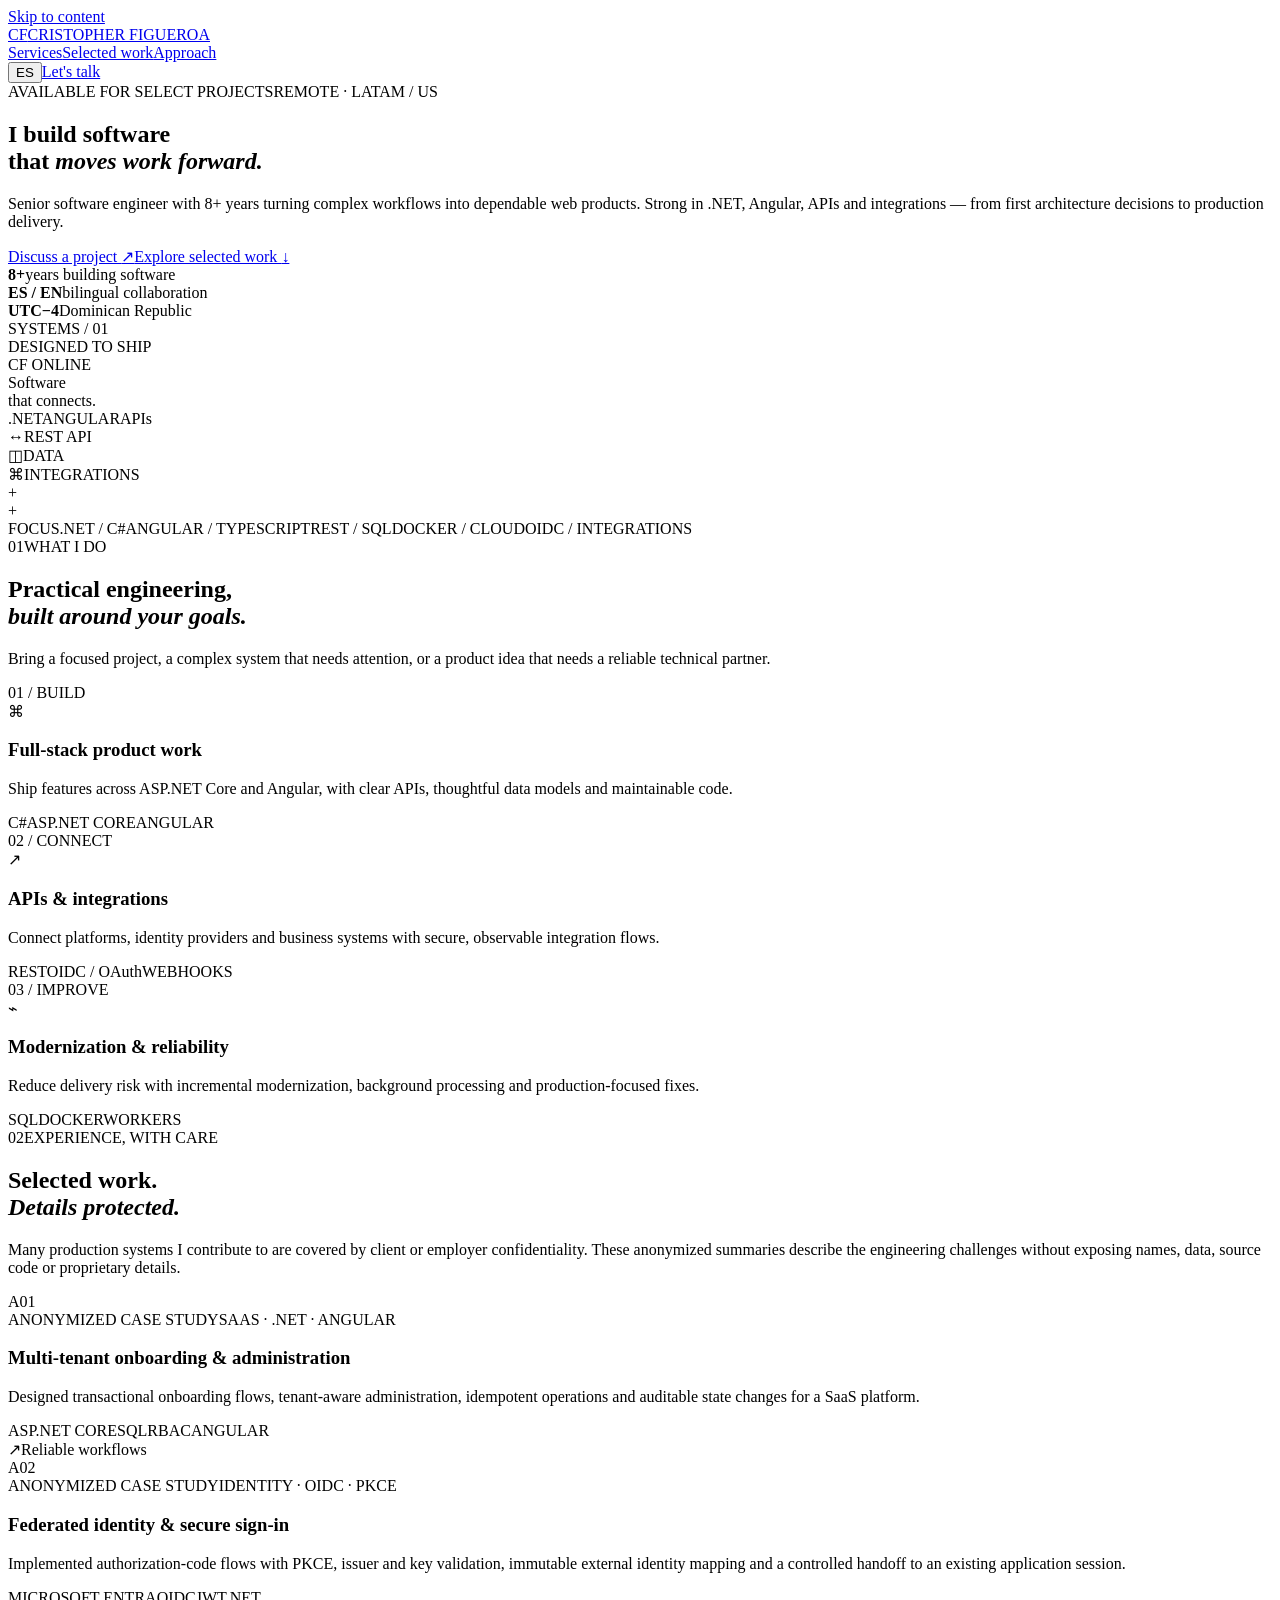
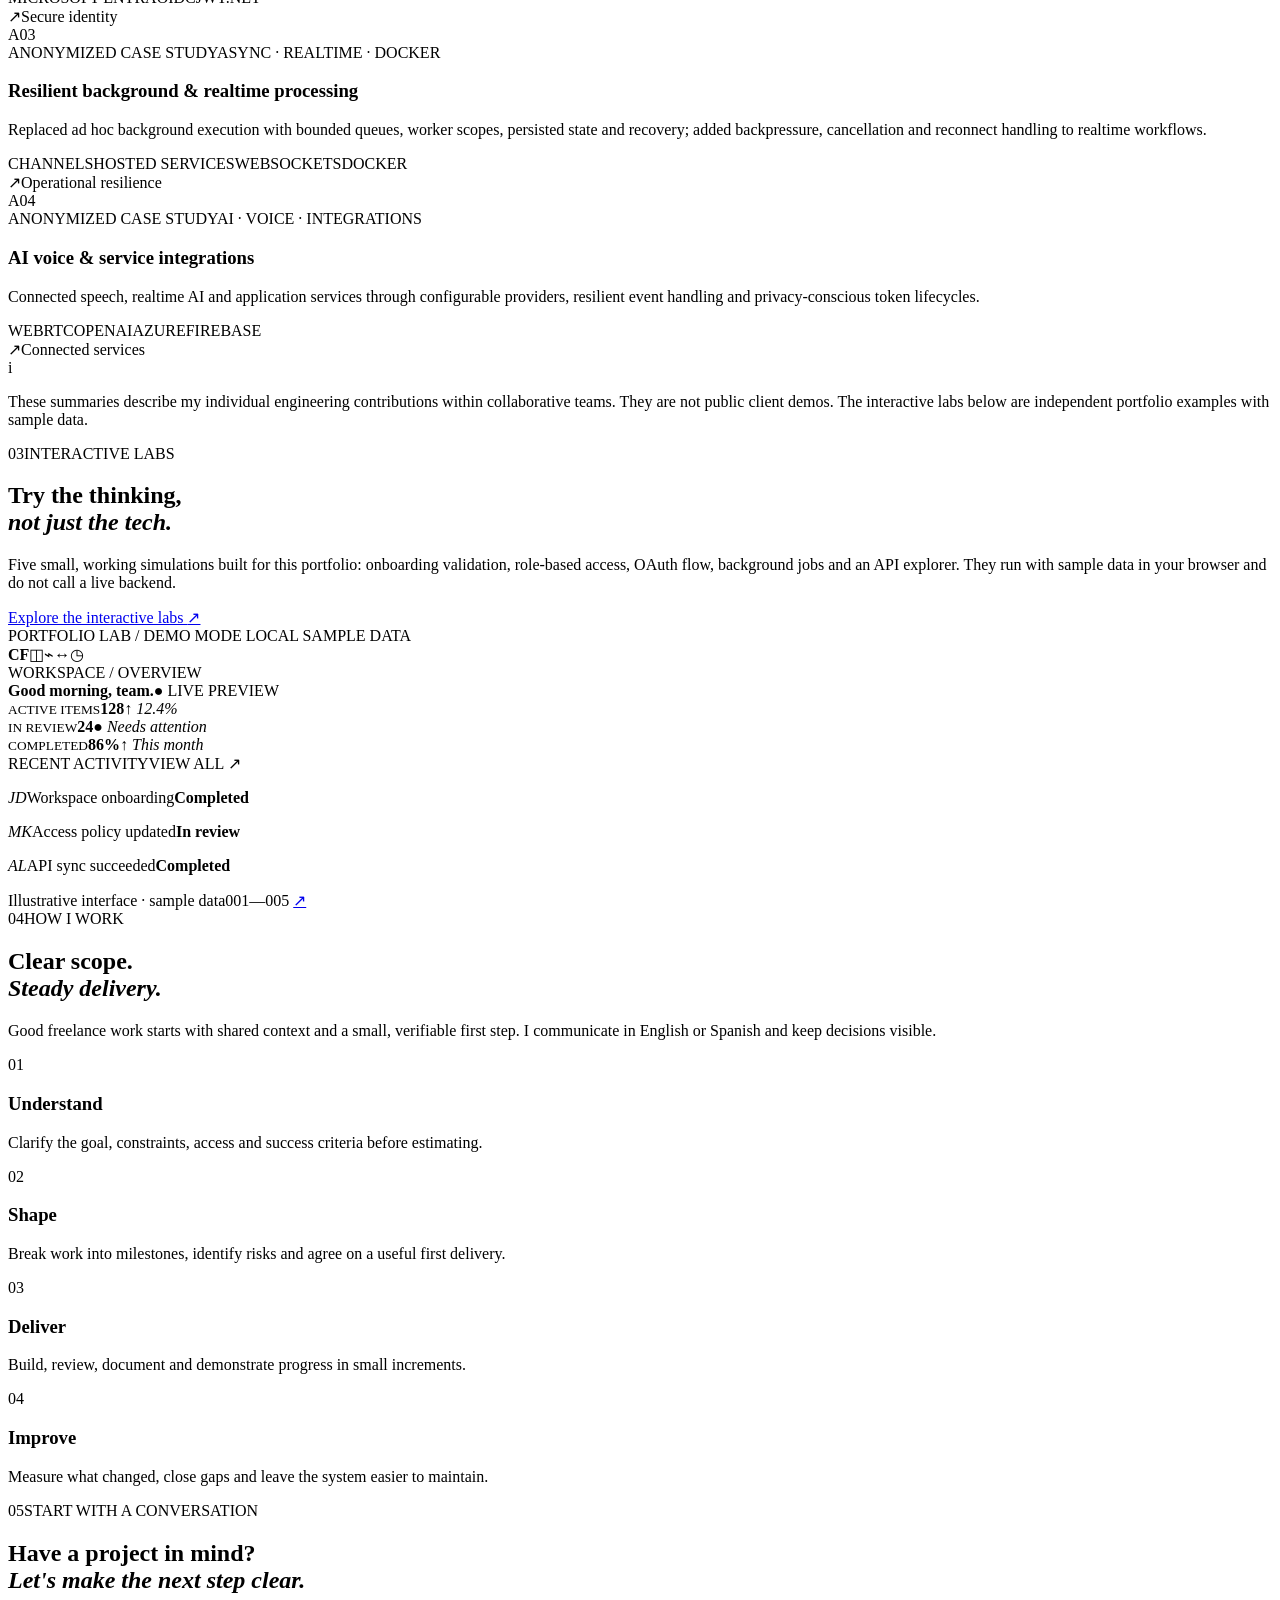
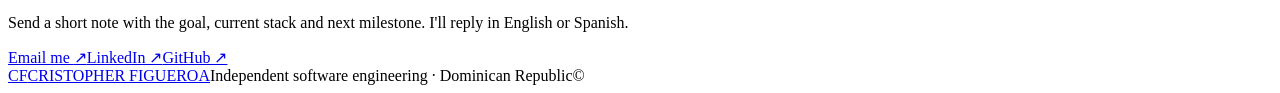
==== index.html @ d4dc15a8 "Add index.html for bilingual portfolio" ====
<!doctype html>
<html lang="en">
<head>
  <meta charset="utf-8">
  <meta name="viewport" content="width=device-width, initial-scale=1">
  <meta name="theme-color" content="#f6f7f8">
  <meta name="description" content="Cristopher Figueroa — software engineer building dependable .NET and Angular products, APIs, integrations and modernizations. Remote from the Dominican Republic; English and Spanish.">
  <meta property="og:type" content="website">
  <meta property="og:title" content="Cristopher Figueroa — Software Engineer">
  <meta property="og:description" content="Practical engineering for APIs, SaaS workflows, integrations and product modernization.">
  <title>Cristopher Figueroa — Software Engineer</title>
  <link rel="icon" href="/favicon.svg" type="image/svg+xml">
  <link rel="preconnect" href="https://fonts.googleapis.com">
  <link rel="preconnect" href="https://fonts.gstatic.com" crossorigin>
  <link href="https://fonts.googleapis.com/css2?family=DM+Mono:wght@400;500&family=Manrope:wght@400;500;600;700;800&display=swap" rel="stylesheet">
  <link rel="stylesheet" href="/styles.css">
  <script defer src="/app.js"></script>
</head>
<body>
  <a class="skip-link" href="#main" data-i18n="skip">Skip to content</a>
  <header class="topbar">
    <a class="wordmark" href="#top" aria-label="Cristopher Figueroa home"><span class="mark">CF</span><span>CRISTOPHER FIGUEROA</span></a>
    <nav class="desktop-nav" aria-label="Primary navigation">
      <a href="#services" data-i18n="navServices">Services</a><a href="#work" data-i18n="navWork">Selected work</a><a href="#approach" data-i18n="navApproach">Approach</a>
    </nav>
    <div class="nav-actions"><button class="lang-toggle" type="button" aria-label="Cambiar idioma a español">ES <span class="toggle-dot"></span></button><a class="button button-small button-dark" href="mailto:cristopherfigueroa.dev@gmail.com?subject=Project%20inquiry" data-i18n="navContact">Let's talk</a></div>
  </header>

  <main id="main">
    <section class="hero section-wrap" id="top">
      <div class="hero-copy">
        <div class="eyebrow"><span class="live-dot"></span><span data-i18n="availability">AVAILABLE FOR SELECT PROJECTS</span><span class="eyebrow-line"></span><span>REMOTE · LATAM / US</span></div>
        <h1 data-i18n-html="headline">I build software<br>that <em>moves work forward.</em></h1>
        <p class="hero-lead" data-i18n="intro">Senior software engineer with 8+ years turning complex workflows into dependable web products. Strong in .NET, Angular, APIs and integrations — from first architecture decisions to production delivery.</p>
        <div class="hero-cta"><a class="button button-dark" href="mailto:cristopherfigueroa.dev@gmail.com?subject=Project%20inquiry" data-i18n="startProject">Discuss a project <span aria-hidden="true">↗</span></a><a class="text-link" href="#work" data-i18n="seeWork">Explore selected work <span aria-hidden="true">↓</span></a></div>
        <div class="hero-facts"><div><strong>8+</strong><span data-i18n="years">years building software</span></div><div><strong>ES / EN</strong><span data-i18n="languages">bilingual collaboration</span></div><div><strong>UTC−4</strong><span data-i18n="timezone">Dominican Republic</span></div></div>
      </div>
      <div class="hero-art" aria-label="Illustration of connected software components" role="img">
        <div class="art-grid"></div><div class="art-label art-label-top">SYSTEMS / 01</div><div class="art-label art-label-bottom">DESIGNED TO SHIP</div>
        <div class="orbit orbit-one"></div><div class="orbit orbit-two"></div><div class="orbit orbit-three"></div>
        <div class="core-card"><div class="core-top"><span class="core-chip">CF</span><span class="core-status"><i></i> ONLINE</span></div><div class="core-title">Software<br>that connects.</div><div class="core-rule"></div><div class="core-stack"><span>.NET</span><span>ANGULAR</span><span>APIs</span></div></div>
        <div class="float-node node-api"><span class="node-icon">↔</span><span>REST API</span></div><div class="float-node node-data"><span class="node-icon">◫</span><span>DATA</span></div><div class="float-node node-cloud"><span class="node-icon">⌘</span><span>INTEGRATIONS</span></div><div class="art-cross cross-a">+</div><div class="art-cross cross-b">+</div>
      </div>
    </section>

    <section class="trust-strip" aria-label="Technology focus"><div class="section-wrap trust-inner"><span class="mono" data-i18n="focus">FOCUS</span><span>.NET / C#</span><span>ANGULAR / TYPESCRIPT</span><span>REST / SQL</span><span>DOCKER / CLOUD</span><span>OIDC / INTEGRATIONS</span></div></section>

    <section class="section-wrap section-block" id="services">
      <div class="section-heading"><div><div class="eyebrow eyebrow-dark"><span>01</span><span data-i18n="servicesEyebrow">WHAT I DO</span></div><h2 data-i18n-html="servicesTitle">Practical engineering,<br><em>built around your goals.</em></h2></div><p data-i18n="servicesLead">Bring a focused project, a complex system that needs attention, or a product idea that needs a reliable technical partner.</p></div>
      <div class="service-grid">
        <article class="service-card"><div class="service-number">01 / BUILD</div><div class="service-icon">⌘</div><h3 data-i18n="service1Title">Full-stack product work</h3><p data-i18n="service1Body">Ship features across ASP.NET Core and Angular, with clear APIs, thoughtful data models and maintainable code.</p><div class="tag-row"><span>C#</span><span>ASP.NET CORE</span><span>ANGULAR</span></div></article>
        <article class="service-card"><div class="service-number">02 / CONNECT</div><div class="service-icon">↗</div><h3 data-i18n="service2Title">APIs & integrations</h3><p data-i18n="service2Body">Connect platforms, identity providers and business systems with secure, observable integration flows.</p><div class="tag-row"><span>REST</span><span>OIDC / OAuth</span><span>WEBHOOKS</span></div></article>
        <article class="service-card"><div class="service-number">03 / IMPROVE</div><div class="service-icon">⌁</div><h3 data-i18n="service3Title">Modernization & reliability</h3><p data-i18n="service3Body">Reduce delivery risk with incremental modernization, background processing and production-focused fixes.</p><div class="tag-row"><span>SQL</span><span>DOCKER</span><span>WORKERS</span></div></article>
      </div>
    </section>

    <section class="work-section" id="work"><div class="section-wrap section-block">
      <div class="section-heading"><div><div class="eyebrow eyebrow-dark"><span>02</span><span data-i18n="workEyebrow">EXPERIENCE, WITH CARE</span></div><h2 data-i18n-html="workTitle">Selected work.<br><em>Details protected.</em></h2></div><p data-i18n="workLead">Many production systems I contribute to are covered by client or employer confidentiality. These anonymized summaries describe the engineering challenges without exposing names, data, source code or proprietary details.</p></div>
      <div class="work-list">
        <article class="work-card"><div class="work-index">A<span>01</span></div><div class="work-main"><div class="work-meta"><span class="work-type" data-i18n="caseStudy">ANONYMIZED CASE STUDY</span><span>SAAS · .NET · ANGULAR</span></div><h3 data-i18n="work1Title">Multi-tenant onboarding & administration</h3><p data-i18n="work1Body">Designed transactional onboarding flows, tenant-aware administration, idempotent operations and auditable state changes for a SaaS platform.</p><div class="tag-row"><span>ASP.NET CORE</span><span>SQL</span><span>RBAC</span><span>ANGULAR</span></div></div><div class="work-outcome"><span class="outcome-mark">↗</span><span data-i18n="outcomeWorkflow">Reliable workflows</span></div></article>
        <article class="work-card"><div class="work-index">A<span>02</span></div><div class="work-main"><div class="work-meta"><span class="work-type" data-i18n="caseStudy">ANONYMIZED CASE STUDY</span><span>IDENTITY · OIDC · PKCE</span></div><h3 data-i18n="work2Title">Federated identity & secure sign-in</h3><p data-i18n="work2Body">Implemented authorization-code flows with PKCE, issuer and key validation, immutable external identity mapping and a controlled handoff to an existing application session.</p><div class="tag-row"><span>MICROSOFT ENTRA</span><span>OIDC</span><span>JWT</span><span>.NET</span></div></div><div class="work-outcome"><span class="outcome-mark">↗</span><span data-i18n="outcomeIdentity">Secure identity</span></div></article>
        <article class="work-card"><div class="work-index">A<span>03</span></div><div class="work-main"><div class="work-meta"><span class="work-type" data-i18n="caseStudy">ANONYMIZED CASE STUDY</span><span>ASYNC · REALTIME · DOCKER</span></div><h3 data-i18n="work3Title">Resilient background & realtime processing</h3><p data-i18n="work3Body">Replaced ad hoc background execution with bounded queues, worker scopes, persisted state and recovery; added backpressure, cancellation and reconnect handling to realtime workflows.</p><div class="tag-row"><span>CHANNELS</span><span>HOSTED SERVICES</span><span>WEBSOCKETS</span><span>DOCKER</span></div></div><div class="work-outcome"><span class="outcome-mark">↗</span><span data-i18n="outcomeReliability">Operational resilience</span></div></article>
        <article class="work-card"><div class="work-index">A<span>04</span></div><div class="work-main"><div class="work-meta"><span class="work-type" data-i18n="caseStudy">ANONYMIZED CASE STUDY</span><span>AI · VOICE · INTEGRATIONS</span></div><h3 data-i18n="work4Title">AI voice & service integrations</h3><p data-i18n="work4Body">Connected speech, realtime AI and application services through configurable providers, resilient event handling and privacy-conscious token lifecycles.</p><div class="tag-row"><span>WEBRTC</span><span>OPENAI</span><span>AZURE</span><span>FIREBASE</span></div></div><div class="work-outcome"><span class="outcome-mark">↗</span><span data-i18n="outcomeIntegration">Connected services</span></div></article>
      </div>
      <div class="portfolio-note"><span class="note-icon">i</span><p data-i18n="portfolioNote">These summaries describe my individual engineering contributions within collaborative teams. They are not public client demos. The interactive labs below are independent portfolio examples with sample data.</p></div>
    </div></section>

    <section class="section-wrap section-block lab-callout" id="demos"><div class="lab-panel"><div class="lab-left"><div class="eyebrow"><span>03</span><span data-i18n="labsEyebrow">INTERACTIVE LABS</span></div><h2 data-i18n-html="labsTitle">Try the thinking,<br><em>not just the tech.</em></h2><p data-i18n="labsBody">Five small, working simulations built for this portfolio: onboarding validation, role-based access, OAuth flow, background jobs and an API explorer. They run with sample data in your browser and do not call a live backend.</p><a class="button button-light" href="/demos.html" data-i18n="exploreLabs">Explore the interactive labs <span aria-hidden="true">↗</span></a></div><div class="lab-right"><div class="lab-preview-bar"><span>PORTFOLIO LAB / DEMO MODE</span><span><i></i> LOCAL SAMPLE DATA</span></div><div class="lab-preview"><div class="preview-sidebar"><b>CF</b><span class="active">◫</span><span>⌁</span><span>↔</span><span>◷</span></div><div class="preview-content"><div class="preview-crumb">WORKSPACE / OVERVIEW</div><div class="preview-head"><strong>Good morning, team.</strong><span>● LIVE PREVIEW</span></div><div class="preview-stats"><div><small>ACTIVE ITEMS</small><b>128</b><i>↑ 12.4%</i></div><div><small>IN REVIEW</small><b>24</b><i class="orange">● Needs attention</i></div><div><small>COMPLETED</small><b>86%</b><i>↑ This month</i></div></div><div class="preview-table"><div><span>RECENT ACTIVITY</span><span>VIEW ALL ↗</span></div><p><i class="avatar a1">JD</i><span>Workspace onboarding</span><b>Completed</b></p><p><i class="avatar a2">MK</i><span>Access policy updated</span><b class="pending">In review</b></p><p><i class="avatar a3">AL</i><span>API sync succeeded</span><b>Completed</b></p></div></div></div><div class="preview-caption"><span data-i18n="illustrativeUI">Illustrative interface · sample data</span><span>001—005 <a href="/demos.html" aria-label="Open interactive demos">↗</a></span></div></div></div></section>

    <section class="approach-section" id="approach"><div class="section-wrap section-block"><div class="section-heading"><div><div class="eyebrow eyebrow-dark"><span>04</span><span data-i18n="approachEyebrow">HOW I WORK</span></div><h2 data-i18n-html="approachTitle">Clear scope.<br><em>Steady delivery.</em></h2></div><p data-i18n="approachLead">Good freelance work starts with shared context and a small, verifiable first step. I communicate in English or Spanish and keep decisions visible.</p></div><div class="steps"><article><span>01</span><h3 data-i18n="step1Title">Understand</h3><p data-i18n="step1Body">Clarify the goal, constraints, access and success criteria before estimating.</p></article><article><span>02</span><h3 data-i18n="step2Title">Shape</h3><p data-i18n="step2Body">Break work into milestones, identify risks and agree on a useful first delivery.</p></article><article><span>03</span><h3 data-i18n="step3Title">Deliver</h3><p data-i18n="step3Body">Build, review, document and demonstrate progress in small increments.</p></article><article><span>04</span><h3 data-i18n="step4Title">Improve</h3><p data-i18n="step4Body">Measure what changed, close gaps and leave the system easier to maintain.</p></article></div></div></section>

    <section class="contact-section"><div class="section-wrap contact-wrap"><div class="eyebrow"><span>05</span><span data-i18n="contactEyebrow">START WITH A CONVERSATION</span></div><h2 data-i18n-html="contactTitle">Have a project in mind?<br><em>Let's make the next step clear.</em></h2><p data-i18n="contactBody">Send a short note with the goal, current stack and next milestone. I'll reply in English or Spanish.</p><div class="contact-actions"><a class="button button-light" href="mailto:cristopherfigueroa.dev@gmail.com?subject=Project%20inquiry" data-i18n="emailMe">Email me <span aria-hidden="true">↗</span></a><a class="contact-alt" href="https://www.linkedin.com/in/crisfigueroa/" target="_blank" rel="noopener noreferrer">LinkedIn ↗</a><a class="contact-alt" href="https://github.com/CrisDaniel25" target="_blank" rel="noopener noreferrer">GitHub ↗</a></div></div></section>
  </main>
  <footer class="footer"><div class="section-wrap footer-inner"><a class="wordmark" href="#top"><span class="mark">CF</span><span>CRISTOPHER FIGUEROA</span></a><span data-i18n="footer">Independent software engineering · Dominican Republic</span><span>© <span id="year"></span></span></div></footer>
</body>
</html>
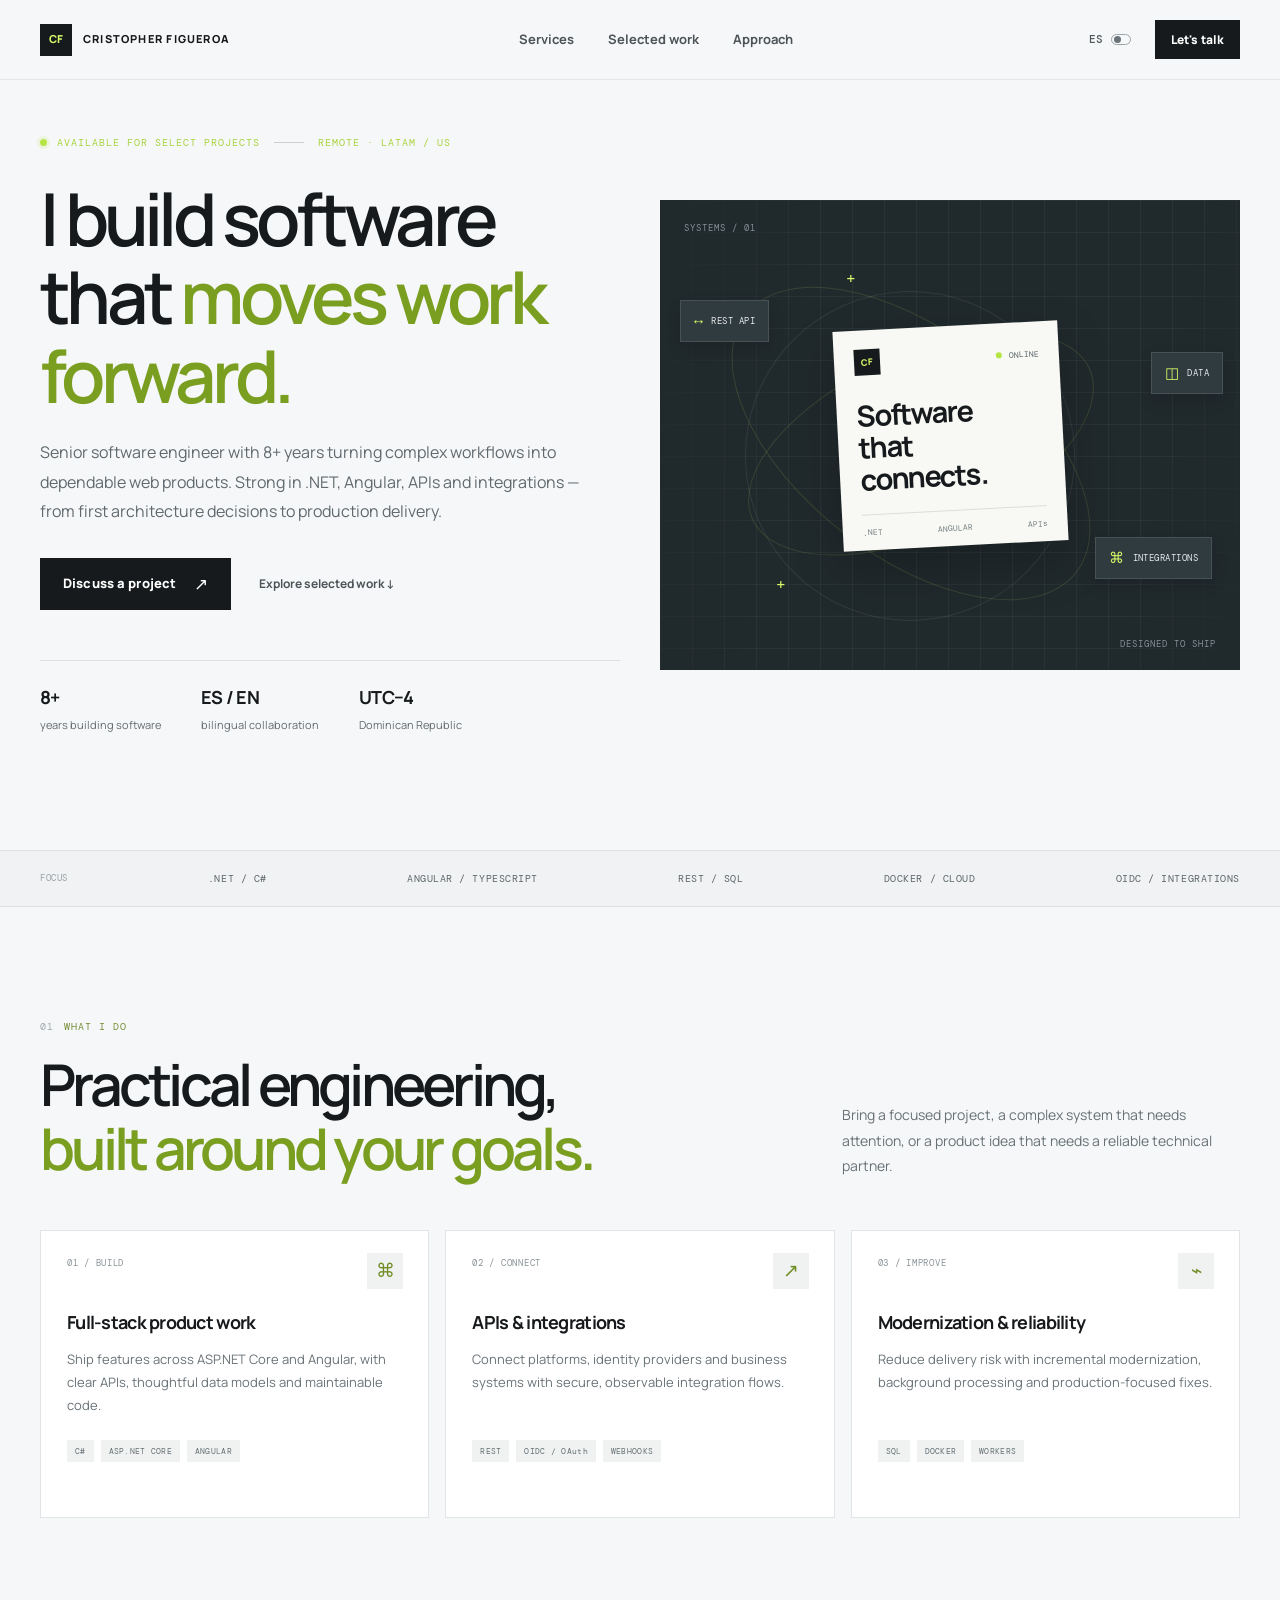
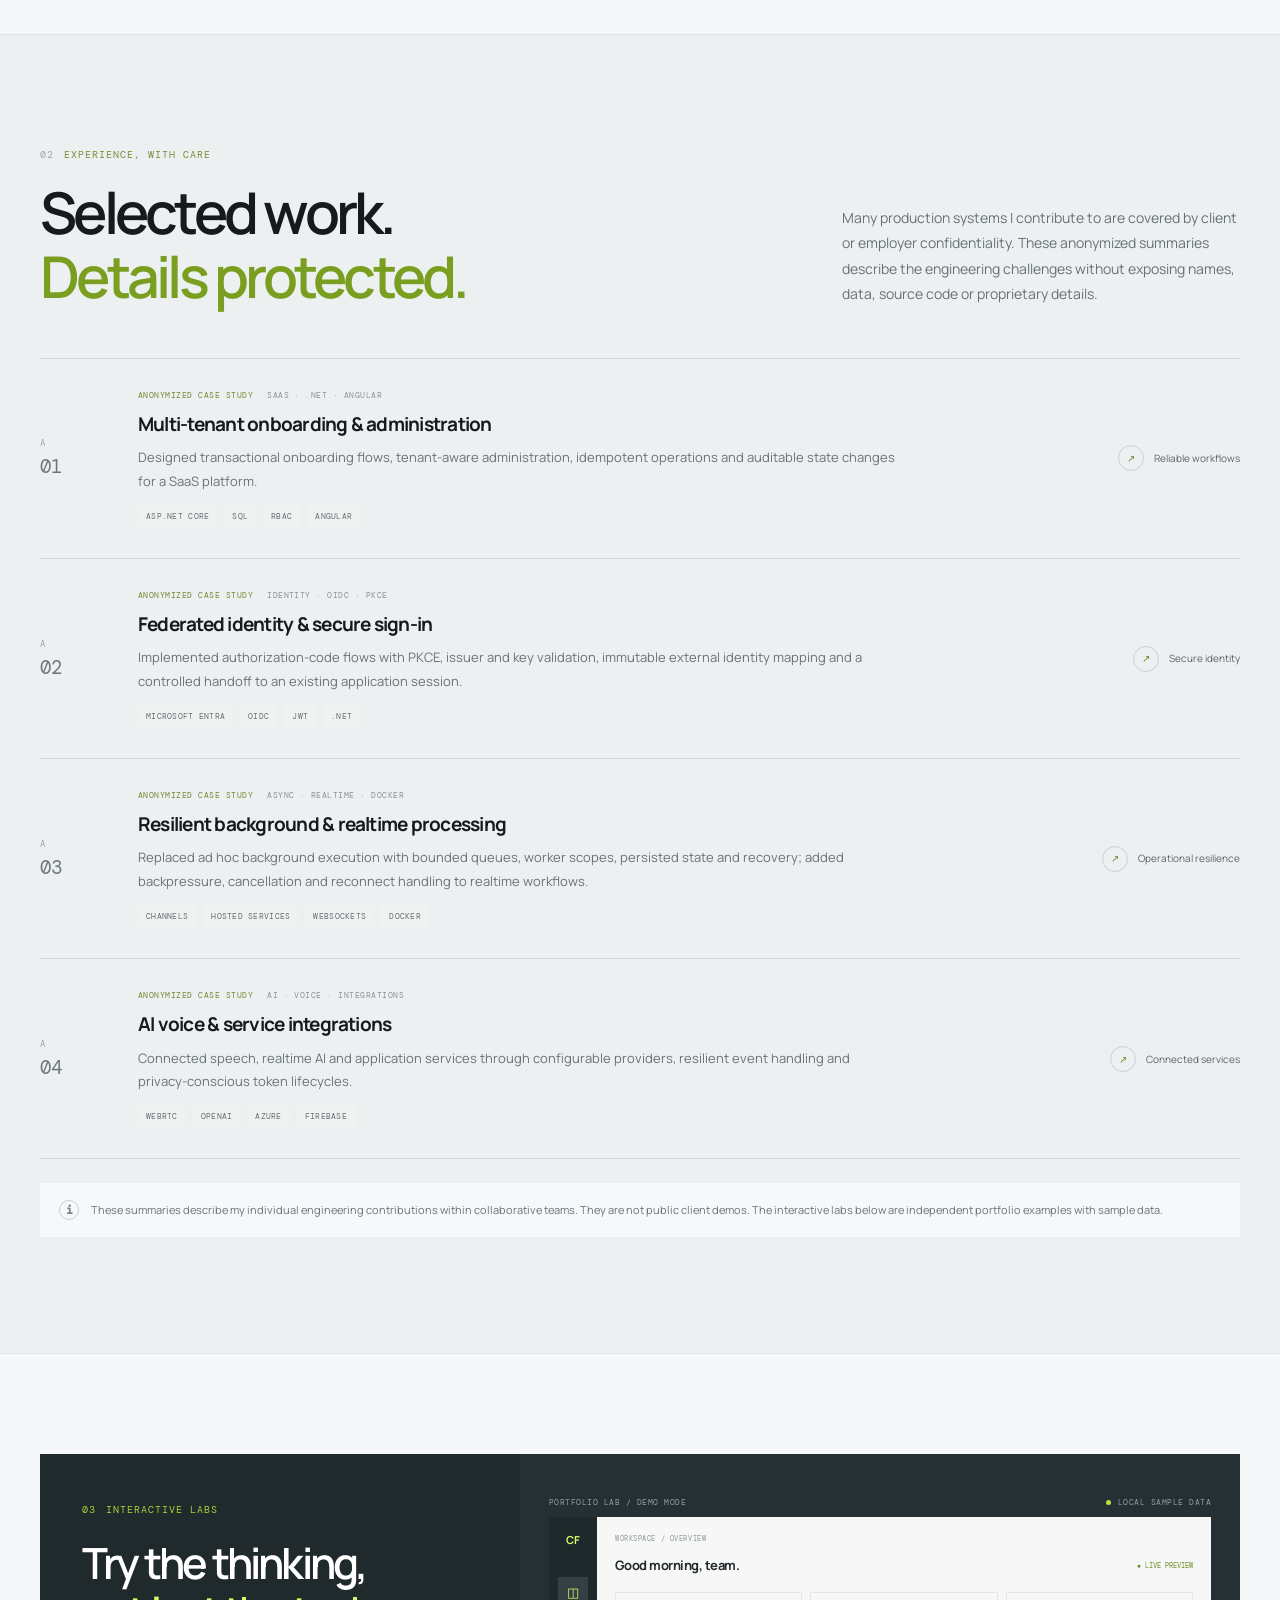
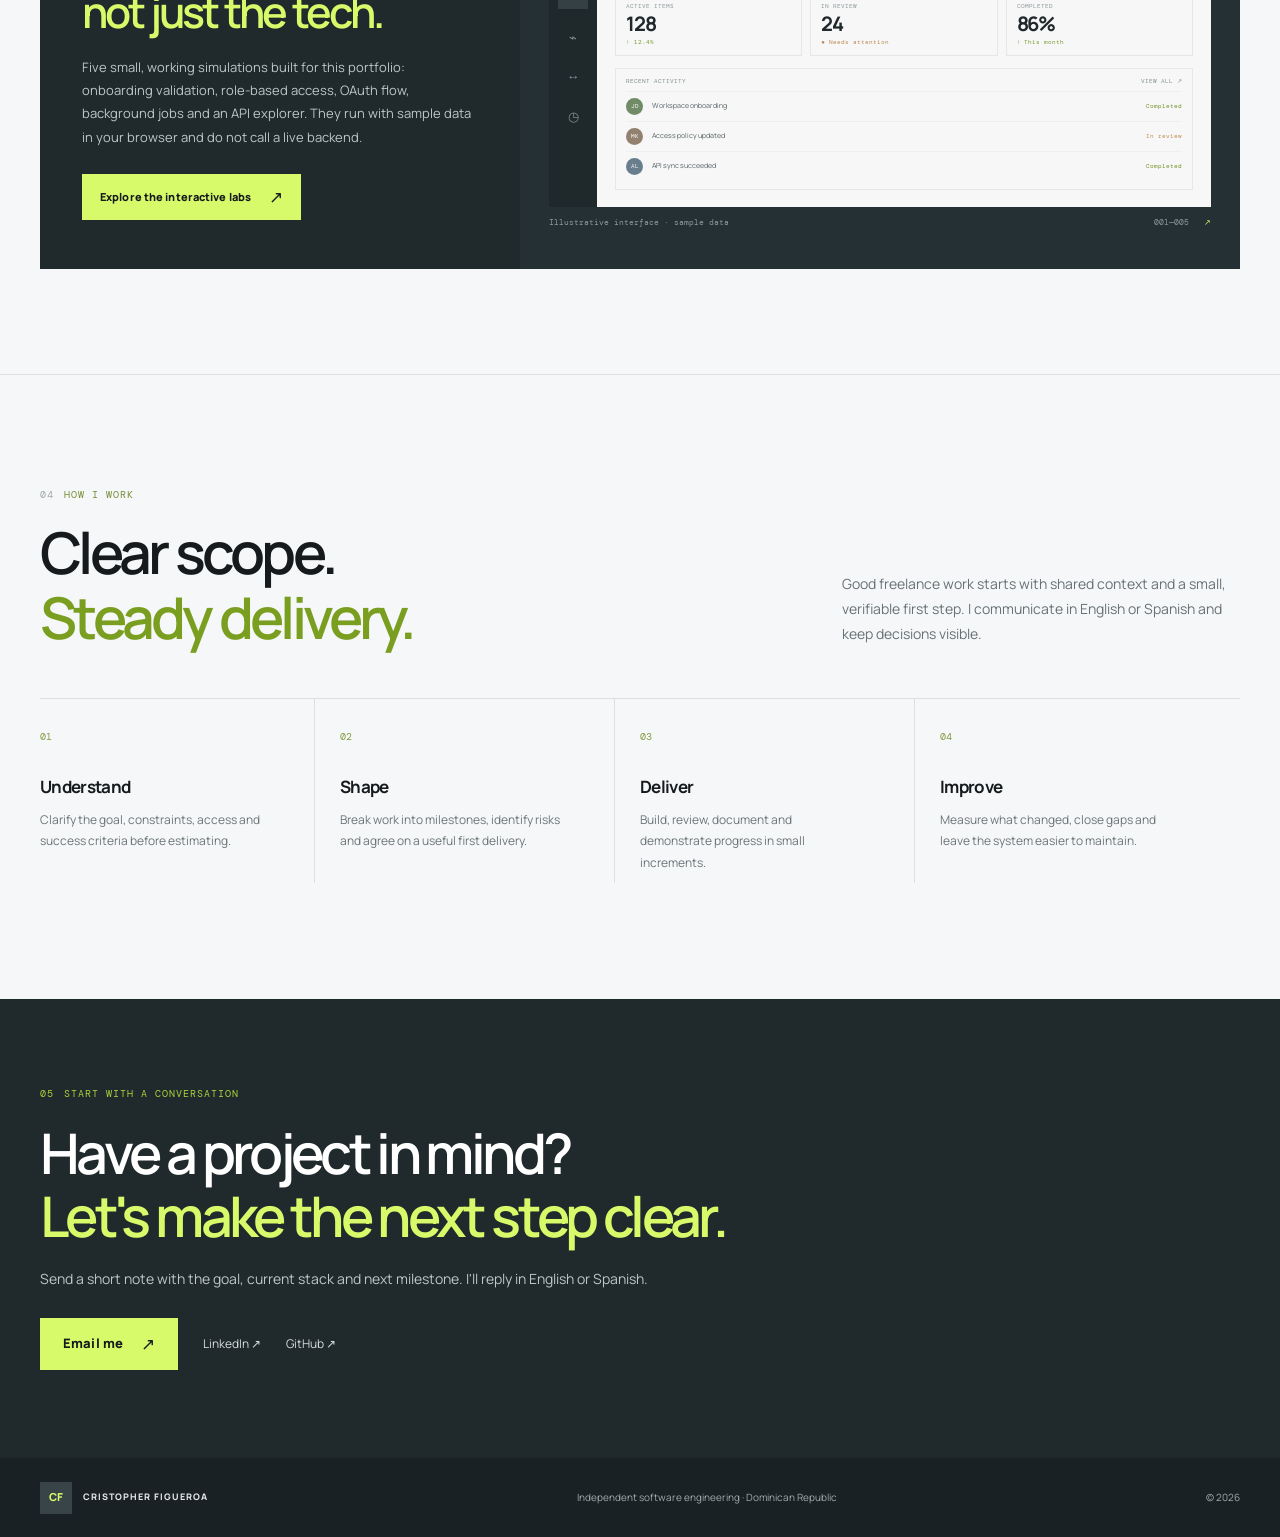
==== commit b58ced5b: "Use verified portfolio contact links" ====
--- a/index.html
+++ b/index.html
@@ -23,7 +23,7 @@
     <nav class="desktop-nav" aria-label="Primary navigation">
       <a href="#services" data-i18n="navServices">Services</a><a href="#work" data-i18n="navWork">Selected work</a><a href="#approach" data-i18n="navApproach">Approach</a>
     </nav>
-    <div class="nav-actions"><button class="lang-toggle" type="button" aria-label="Cambiar idioma a español">ES <span class="toggle-dot"></span></button><a class="button button-small button-dark" href="mailto:cristopherfigueroa.dev@gmail.com?subject=Project%20inquiry" data-i18n="navContact">Let's talk</a></div>
+    <div class="nav-actions"><button class="lang-toggle" type="button" aria-label="Cambiar idioma a español">ES <span class="toggle-dot"></span></button><a class="button button-small button-dark" href="mailto:cristopherdanielfigueroa@gmail.com?subject=Project%20inquiry" data-i18n="navContact">Let's talk</a></div>
   </header>
 
   <main id="main">
@@ -32,7 +32,7 @@
         <div class="eyebrow"><span class="live-dot"></span><span data-i18n="availability">AVAILABLE FOR SELECT PROJECTS</span><span class="eyebrow-line"></span><span>REMOTE · LATAM / US</span></div>
         <h1 data-i18n-html="headline">I build software<br>that <em>moves work forward.</em></h1>
         <p class="hero-lead" data-i18n="intro">Senior software engineer with 8+ years turning complex workflows into dependable web products. Strong in .NET, Angular, APIs and integrations — from first architecture decisions to production delivery.</p>
-        <div class="hero-cta"><a class="button button-dark" href="mailto:cristopherfigueroa.dev@gmail.com?subject=Project%20inquiry" data-i18n="startProject">Discuss a project <span aria-hidden="true">↗</span></a><a class="text-link" href="#work" data-i18n="seeWork">Explore selected work <span aria-hidden="true">↓</span></a></div>
+        <div class="hero-cta"><a class="button button-dark" href="mailto:cristopherdanielfigueroa@gmail.com?subject=Project%20inquiry" data-i18n="startProject">Discuss a project <span aria-hidden="true">↗</span></a><a class="text-link" href="#work" data-i18n="seeWork">Explore selected work <span aria-hidden="true">↓</span></a></div>
         <div class="hero-facts"><div><strong>8+</strong><span data-i18n="years">years building software</span></div><div><strong>ES / EN</strong><span data-i18n="languages">bilingual collaboration</span></div><div><strong>UTC−4</strong><span data-i18n="timezone">Dominican Republic</span></div></div>
       </div>
       <div class="hero-art" aria-label="Illustration of connected software components" role="img">
@@ -69,7 +69,7 @@
 
     <section class="approach-section" id="approach"><div class="section-wrap section-block"><div class="section-heading"><div><div class="eyebrow eyebrow-dark"><span>04</span><span data-i18n="approachEyebrow">HOW I WORK</span></div><h2 data-i18n-html="approachTitle">Clear scope.<br><em>Steady delivery.</em></h2></div><p data-i18n="approachLead">Good freelance work starts with shared context and a small, verifiable first step. I communicate in English or Spanish and keep decisions visible.</p></div><div class="steps"><article><span>01</span><h3 data-i18n="step1Title">Understand</h3><p data-i18n="step1Body">Clarify the goal, constraints, access and success criteria before estimating.</p></article><article><span>02</span><h3 data-i18n="step2Title">Shape</h3><p data-i18n="step2Body">Break work into milestones, identify risks and agree on a useful first delivery.</p></article><article><span>03</span><h3 data-i18n="step3Title">Deliver</h3><p data-i18n="step3Body">Build, review, document and demonstrate progress in small increments.</p></article><article><span>04</span><h3 data-i18n="step4Title">Improve</h3><p data-i18n="step4Body">Measure what changed, close gaps and leave the system easier to maintain.</p></article></div></div></section>
 
-    <section class="contact-section"><div class="section-wrap contact-wrap"><div class="eyebrow"><span>05</span><span data-i18n="contactEyebrow">START WITH A CONVERSATION</span></div><h2 data-i18n-html="contactTitle">Have a project in mind?<br><em>Let's make the next step clear.</em></h2><p data-i18n="contactBody">Send a short note with the goal, current stack and next milestone. I'll reply in English or Spanish.</p><div class="contact-actions"><a class="button button-light" href="mailto:cristopherfigueroa.dev@gmail.com?subject=Project%20inquiry" data-i18n="emailMe">Email me <span aria-hidden="true">↗</span></a><a class="contact-alt" href="https://www.linkedin.com/in/crisfigueroa/" target="_blank" rel="noopener noreferrer">LinkedIn ↗</a><a class="contact-alt" href="https://github.com/CrisDaniel25" target="_blank" rel="noopener noreferrer">GitHub ↗</a></div></div></section>
+    <section class="contact-section"><div class="section-wrap contact-wrap"><div class="eyebrow"><span>05</span><span data-i18n="contactEyebrow">START WITH A CONVERSATION</span></div><h2 data-i18n-html="contactTitle">Have a project in mind?<br><em>Let's make the next step clear.</em></h2><p data-i18n="contactBody">Send a short note with the goal, current stack and next milestone. I'll reply in English or Spanish.</p><div class="contact-actions"><a class="button button-light" href="mailto:cristopherdanielfigueroa@gmail.com?subject=Project%20inquiry" data-i18n="emailMe">Email me <span aria-hidden="true">↗</span></a><a class="contact-alt" href="https://www.linkedin.com/in/crisdaniel25/" target="_blank" rel="noopener noreferrer">LinkedIn ↗</a><a class="contact-alt" href="https://github.com/CrisDaniel25" target="_blank" rel="noopener noreferrer">GitHub ↗</a></div></div></section>
   </main>
   <footer class="footer"><div class="section-wrap footer-inner"><a class="wordmark" href="#top"><span class="mark">CF</span><span>CRISTOPHER FIGUEROA</span></a><span data-i18n="footer">Independent software engineering · Dominican Republic</span><span>© <span id="year"></span></span></div></footer>
 </body>
--- a/styles.css
+++ b/styles.css
@@ -0,0 +1,4 @@
+:root{--ink:#171a1c;--muted:#636b70;--line:#dce0e1;--paper:#f6f7f8;--white:#fff;--lime:#d6fa69;--lime-dark:#b8e53b;--slate:#263136;--mono:"DM Mono",monospace;--sans:"Manrope",Arial,sans-serif}*{box-sizing:border-box}html{scroll-behavior:smooth}body{margin:0;background:var(--paper);color:var(--ink);font-family:var(--sans);font-size:16px;line-height:1.65}a{color:inherit;text-decoration:none}button{font:inherit}.section-wrap{width:min(1200px,calc(100% - 64px));margin:0 auto}.topbar{height:80px;display:flex;align-items:center;justify-content:space-between;padding:0 max(32px,calc((100vw - 1200px)/2));border-bottom:1px solid #e4e7e8;background:rgba(246,247,248,.94);position:sticky;top:0;z-index:20;backdrop-filter:blur(14px)}.wordmark{display:inline-flex;align-items:center;gap:11px;font-size:11px;font-weight:800;letter-spacing:.11em}.mark{width:32px;height:32px;display:grid;place-items:center;background:var(--ink);color:var(--lime);font-size:11px;letter-spacing:-.04em}.desktop-nav{display:flex;gap:34px}.desktop-nav a,.text-link{font-size:13px;font-weight:700;color:#4c5458;transition:color .2s}.desktop-nav a:hover,.text-link:hover{color:#628609}.nav-actions{display:flex;gap:18px;align-items:center}.lang-toggle{border:0;background:none;display:flex;align-items:center;gap:8px;font-size:11px;font-family:var(--mono);font-weight:500;color:#50585c;cursor:pointer}.toggle-dot{width:20px;height:11px;border:1px solid #9ca4a7;border-radius:99px;position:relative}.toggle-dot:after{content:"";position:absolute;width:7px;height:7px;border-radius:50%;background:#697378;top:1px;left:2px;transition:all .2s}.lang-toggle[aria-pressed="true"] .toggle-dot:after{left:10px;background:#728f24}.button{display:inline-flex;align-items:center;justify-content:center;gap:18px;min-height:52px;padding:0 22px;font-size:13px;font-weight:800;letter-spacing:.01em;border:1px solid transparent;transition:transform .2s,background .2s}.button:hover{transform:translateY(-2px)}.button span{font-size:17px;font-weight:500}.button-dark{background:var(--ink);color:white}.button-dark:hover{background:#30383b}.button-small{min-height:39px;padding:0 15px;font-size:12px}.button-light{background:var(--lime);color:var(--ink)}.button-light:hover{background:#e2ff8f}.skip-link{position:absolute;left:-999px;top:8px;z-index:50;background:var(--ink);color:white;padding:12px}.skip-link:focus{left:8px}.hero{min-height:690px;display:grid;grid-template-columns:1fr 1fr;align-items:center;gap:40px;padding-top:20px;padding-bottom:80px}.hero-copy{padding:36px 0}.eyebrow{display:flex;align-items:center;gap:10px;color:#a8d33d;font:10px var(--mono);letter-spacing:.1em}.live-dot,.core-status i,.lab-preview-bar i{width:7px;height:7px;border-radius:50%;background:#b4e544;display:inline-block;box-shadow:0 0 0 3px rgba(182,229,64,.15)}.eyebrow-line{height:1px;width:30px;background:#cbd0d2;margin:0 4px}.hero h1{font-size:clamp(46px,5.7vw,74px);line-height:1.075;letter-spacing:-.065em;font-weight:600;margin:30px 0 24px}.hero h1 em,h2 em{font-style:normal;color:#7a9e20}.hero-lead{max-width:550px;color:#60696e;font-size:16px;line-height:1.85;margin:0}.hero-cta{display:flex;align-items:center;gap:28px;margin:31px 0 50px}.text-link{font-size:12px}.hero-facts{border-top:1px solid var(--line);padding-top:22px;display:flex;gap:40px}.hero-facts div{display:flex;flex-direction:column;gap:3px}.hero-facts strong{font-size:18px;letter-spacing:-.04em}.hero-facts span{font-size:11px;color:var(--muted)}.hero-art{height:470px;position:relative;overflow:hidden;background:#20292c;color:#fff}.art-grid{position:absolute;inset:0;background-image:linear-gradient(rgba(255,255,255,.045) 1px,transparent 1px),linear-gradient(90deg,rgba(255,255,255,.045) 1px,transparent 1px);background-size:32px 32px;mask-image:linear-gradient(100deg,transparent,#000 25%,#000 82%,transparent)}.art-label{position:absolute;font:9px var(--mono);letter-spacing:.11em;color:#859195}.art-label-top{top:22px;left:24px}.art-label-bottom{right:24px;bottom:20px}.orbit{position:absolute;border:1px solid rgba(214,250,105,.13);border-radius:50%;transform:rotate(-24deg)}.orbit-one{width:370px;height:180px;left:76px;top:154px}.orbit-two{width:420px;height:225px;left:41px;top:131px;transform:rotate(38deg)}.orbit-three{width:330px;height:330px;left:85px;top:91px;border-color:rgba(255,255,255,.08)}.core-card{position:absolute;width:225px;height:220px;left:calc(50% - 112px);top:calc(50% - 109px);background:#f8f9f4;color:var(--ink);padding:19px 20px;box-shadow:0 18px 50px rgba(0,0,0,.22);transform:rotate(-3deg)}.core-top{display:flex;justify-content:space-between;align-items:center}.core-chip{width:26px;height:26px;display:grid;place-items:center;background:var(--ink);color:var(--lime);font-size:9px;font-weight:800}.core-status{display:flex;align-items:center;gap:7px;font:8px var(--mono);color:#576165}.core-status i{width:6px;height:6px;box-shadow:none}.core-title{font-size:29px;line-height:1.1;letter-spacing:-.06em;font-weight:700;margin:25px 0 18px}.core-rule{height:1px;background:#d9dede}.core-stack{display:flex;justify-content:space-between;padding-top:12px;font:8px var(--mono);color:#747d80}.float-node{position:absolute;display:flex;align-items:center;gap:8px;padding:10px 13px;background:#303b3f;border:1px solid #465254;color:#e6eaeb;font:9px var(--mono);letter-spacing:.05em;box-shadow:0 7px 16px rgba(0,0,0,.12)}.node-icon{font-size:15px;color:var(--lime)}.node-api{left:20px;top:100px}.node-data{right:17px;top:152px}.node-cloud{right:28px;bottom:91px}.art-cross{position:absolute;color:var(--lime);font:16px var(--mono)}.cross-a{left:32%;top:68px}.cross-b{left:20%;bottom:75px}.trust-strip{border-top:1px solid var(--line);border-bottom:1px solid var(--line);background:#f0f2f3}.trust-inner{display:flex;justify-content:space-between;align-items:center;gap:22px;padding:21px 0;font:10px var(--mono);letter-spacing:.055em;color:#5d666a}.trust-inner .mono{color:#99a2a5;font-size:9px}.section-block{padding-top:113px;padding-bottom:116px}.section-heading{display:grid;grid-template-columns:1fr .56fr;gap:90px;align-items:end;margin-bottom:49px}.eyebrow-dark{color:#778d38}.eyebrow-dark span:first-child{color:#a0a8ab}.section-heading h2,.lab-left h2,.contact-wrap h2{font-size:clamp(39px,4.5vw,58px);letter-spacing:-.065em;line-height:1.12;font-weight:600;margin:19px 0 0}.section-heading>p{margin:0 0 3px;color:#677176;font-size:14px;line-height:1.8}.service-grid{display:grid;grid-template-columns:repeat(3,1fr);gap:16px}.service-card{background:white;border:1px solid #e2e5e6;padding:26px;min-height:288px;position:relative}.service-number{font:9px var(--mono);color:#8a9498;letter-spacing:.08em}.service-icon{position:absolute;right:25px;top:22px;width:36px;height:36px;display:grid;place-items:center;background:#f0f2f2;color:#708d26;font-size:19px}.service-card h3{font-size:18px;letter-spacing:-.04em;margin:39px 0 10px}.service-card p{font-size:13px;line-height:1.8;color:#697277;min-height:71px;margin:0}.tag-row{display:flex;gap:7px;flex-wrap:wrap;margin-top:21px}.tag-row span{font:8px var(--mono);letter-spacing:.035em;color:#657074;background:#f0f2f2;padding:6px 8px}.work-section{background:#edf0f1;border-top:1px solid #e0e4e5;border-bottom:1px solid #e0e4e5}.work-list{border-top:1px solid #d2d8da}.work-card{display:grid;grid-template-columns:76px 1fr 155px;gap:22px;padding:31px 0;border-bottom:1px solid #d2d8da;align-items:center}.work-index{display:flex;flex-direction:column;gap:5px;color:#9ba4a7;font:9px var(--mono)}.work-index span{font-size:19px;color:#6c777b}.work-meta{display:flex;gap:14px;align-items:center;font:8px var(--mono);letter-spacing:.06em;color:#899397}.work-type{color:#718a35}.work-main h3{font-size:19px;letter-spacing:-.04em;margin:9px 0 6px}.work-main p{max-width:760px;margin:0;color:#687276;font-size:13px;line-height:1.8}.work-main .tag-row{margin-top:12px}.work-outcome{display:flex;align-items:center;gap:10px;justify-self:end;color:#596367;font-size:10px}.outcome-mark{display:grid;place-items:center;width:26px;height:26px;border:1px solid #c8d0d1;border-radius:50%;color:#6f8d2b}.portfolio-note{display:flex;align-items:flex-start;gap:12px;margin-top:24px;padding:17px 19px;background:rgba(255,255,255,.58);color:#697277}.note-icon{font:bold 12px var(--mono);display:grid;place-items:center;min-width:20px;height:20px;border:1px solid #c9d0d1;border-radius:50%;color:#78858a}.portfolio-note p{margin:0;font-size:11px;line-height:1.75}.lab-callout{padding-top:100px;padding-bottom:105px}.lab-panel{display:grid;grid-template-columns:.8fr 1.2fr;background:#20292c;color:#fff;min-height:410px}.lab-left{padding:49px 42px}.lab-left h2{font-size:43px;margin-top:23px}.lab-left h2 em,.contact-wrap h2 em{color:var(--lime)}.lab-left>p{font-size:13px;color:#bdc6c8;line-height:1.8;margin:20px 0 25px;max-width:400px}.lab-left .button{font-size:11px;min-height:46px;padding:0 17px}.lab-right{background:#253034;padding:26px 29px;display:flex;flex-direction:column;justify-content:center}.lab-preview-bar{display:flex;justify-content:space-between;color:#929da0;font:8px var(--mono);letter-spacing:.06em;margin-bottom:10px}.lab-preview-bar span:last-child{display:flex;align-items:center;gap:7px}.lab-preview-bar i{width:5px;height:5px;box-shadow:none}.lab-preview{min-height:253px;background:#f6f7f6;color:#20282b;display:grid;grid-template-columns:48px 1fr}.preview-sidebar{background:#1f292c;display:flex;align-items:center;flex-direction:column;gap:18px;padding:14px 0;color:#829092;font-size:13px}.preview-sidebar b{color:var(--lime);font-size:11px;margin-bottom:10px}.preview-sidebar .active{color:var(--lime);background:#344044;padding:5px 9px}.preview-content{padding:17px 18px}.preview-crumb{font:7px var(--mono);color:#8e999c;letter-spacing:.08em}.preview-head{display:flex;justify-content:space-between;align-items:center;margin:12px 0 15px}.preview-head strong{font-size:13px;letter-spacing:-.04em}.preview-head span{font:7px var(--mono);color:#708f26}.preview-stats{display:grid;grid-template-columns:repeat(3,1fr);gap:8px}.preview-stats div{border:1px solid #e3e7e7;padding:9px 10px;display:flex;flex-direction:column}.preview-stats small{font:6px var(--mono);color:#8d989c}.preview-stats b{font-size:20px;letter-spacing:-.06em;line-height:1.4}.preview-stats i{font:6px var(--mono);color:#789a2d;font-style:normal}.preview-stats .orange{color:#bb8851}.preview-table{margin-top:12px;border:1px solid #e4e8e8;padding:8px 10px}.preview-table>div{display:flex;justify-content:space-between;font:6px var(--mono);color:#838e91;padding-bottom:6px}.preview-table p{display:grid;grid-template-columns:20px 1fr auto;gap:6px;align-items:center;margin:0;padding:6px 0;border-top:1px solid #edf0f0;font-size:7px;color:#586367}.preview-table p b{font:6px var(--mono);color:#708f26}.preview-table p b.pending{color:#bf8c50}.avatar{width:17px;height:17px;display:grid;place-items:center;border-radius:50%;font:6px var(--mono);font-style:normal;color:#fff;background:#718b66}.a2{background:#92816e}.a3{background:#697e8d}.preview-caption{display:flex;justify-content:space-between;color:#8e999c;font:8px var(--mono);padding-top:10px}.preview-caption a{color:var(--lime);margin-left:10px}.approach-section{border-top:1px solid var(--line)}.steps{display:grid;grid-template-columns:repeat(4,1fr);border-top:1px solid var(--line)}.steps article{padding:22px 24px 10px 0;border-right:1px solid var(--line);margin-right:25px}.steps article:last-child{border-right:0;margin-right:0}.steps article>span{font:10px var(--mono);color:#829b42}.steps h3{font-size:17px;margin:25px 0 8px;letter-spacing:-.04em}.steps p{font-size:12px;line-height:1.8;color:#6b7579;margin:0;max-width:220px}.contact-section{background:#20292c;color:white}.contact-wrap{padding-top:88px;padding-bottom:88px}.contact-wrap h2{font-size:clamp(38px,4.4vw,56px);margin-top:22px}.contact-wrap>p{font-size:14px;color:#bdc6c8;margin:19px 0 28px}.contact-actions{display:flex;gap:25px;align-items:center}.contact-alt{font-size:12px;color:#d5dcde}.contact-alt:hover{color:var(--lime)}.footer{background:#192124;color:#a1abad}.footer-inner{min-height:79px;display:flex;justify-content:space-between;align-items:center}.footer .wordmark{font-size:9px;color:#e0e5e6}.footer .mark{background:#384448}.footer-inner>span{font-size:10px}.reveal{opacity:0;transform:translateY(12px);transition:opacity .65s ease,transform .65s ease}.reveal.is-visible{opacity:1;transform:none}
+@media(max-width:900px){.section-wrap{width:min(100% - 44px,720px)}.topbar{padding:0 22px}.desktop-nav{gap:19px}.hero{grid-template-columns:1fr 1fr;gap:24px;min-height:610px}.hero h1{font-size:clamp(42px,6vw,62px)}.hero-art{height:400px}.core-card{transform:scale(.9) rotate(-3deg)}.float-node{font-size:8px;padding:8px}.trust-inner{gap:13px;font-size:8px}.section-heading{gap:45px}.work-card{grid-template-columns:54px 1fr 120px;gap:16px}.lab-panel{grid-template-columns:.82fr 1.18fr}.lab-left{padding:38px 28px}.lab-left h2{font-size:37px}.lab-right{padding:22px 17px}}
+@media(max-width:680px){.section-wrap{width:calc(100% - 36px)}.topbar{height:68px;padding:0 18px}.wordmark{font-size:9px;gap:8px}.mark{width:29px;height:29px}.desktop-nav{display:none}.nav-actions{gap:10px}.hero{display:flex;flex-direction:column;align-items:stretch;padding-top:36px;padding-bottom:54px;gap:35px}.hero-copy{padding:0}.hero h1{font-size:clamp(45px,12vw,63px);margin:24px 0 18px}.hero-lead{font-size:14px}.hero-cta{margin:25px 0 32px;gap:17px;flex-wrap:wrap}.button{min-height:48px;padding:0 17px}.text-link{font-size:11px}.hero-facts{gap:22px;padding-top:17px}.hero-facts strong{font-size:16px}.hero-facts span{font-size:9px}.hero-art{height:340px}.core-card{transform:scale(.83) rotate(-3deg);left:calc(50% - 112px);top:calc(50% - 109px)}.orbit-one{left:18px}.orbit-two{left:-8px}.orbit-three{left:18px}.node-api{left:12px;top:66px}.node-data{right:10px;top:110px}.node-cloud{right:16px;bottom:60px}.trust-inner{display:grid;grid-template-columns:repeat(2,1fr);gap:13px 9px;padding:18px 0;font-size:8px}.trust-inner .mono{display:none}.section-block{padding-top:77px;padding-bottom:79px}.section-heading{display:block;margin-bottom:31px}.section-heading h2,.lab-left h2,.contact-wrap h2{font-size:42px}.section-heading>p{margin-top:18px;font-size:13px}.service-grid{grid-template-columns:1fr;gap:10px}.service-card{min-height:0;padding:22px}.service-card h3{margin-top:30px}.service-card p{min-height:0}.tag-row{margin-top:15px}.work-card{grid-template-columns:33px 1fr;gap:12px;padding:23px 0}.work-index{font-size:8px}.work-index span{font-size:16px}.work-meta{font-size:7px;gap:8px;flex-wrap:wrap}.work-main h3{font-size:16px}.work-main p{font-size:12px}.work-main .tag-row span{font-size:7px}.work-outcome{grid-column:2;justify-self:start;font-size:9px;margin-top:4px}.portfolio-note{padding:14px;gap:9px}.portfolio-note p{font-size:10px}.lab-callout{padding-top:62px;padding-bottom:62px}.lab-panel{grid-template-columns:1fr}.lab-left{padding:33px 24px 29px}.lab-left h2{font-size:39px}.lab-left>p{font-size:12px}.lab-right{padding:18px 12px}.lab-preview{min-height:225px;grid-template-columns:35px 1fr}.preview-sidebar{gap:15px;font-size:11px}.preview-content{padding:13px 10px}.preview-head strong{font-size:11px}.preview-head span,.preview-crumb{font-size:6px}.preview-stats{gap:4px}.preview-stats div{padding:7px}.preview-stats b{font-size:16px}.preview-table{padding:7px}.preview-table p{font-size:6px;grid-template-columns:17px 1fr auto}.preview-table p b{font-size:5px}.steps{grid-template-columns:repeat(2,1fr);row-gap:16px}.steps article{margin-right:12px;padding-right:12px}.steps article:nth-child(2){border-right:0;margin-right:0}.steps h3{margin-top:15px}.steps p{font-size:11px}.contact-wrap{padding-top:69px;padding-bottom:69px}.contact-wrap>p{font-size:13px}.contact-actions{flex-wrap:wrap;gap:18px}.footer-inner{padding:17px 0;min-height:90px;display:grid;grid-template-columns:1fr auto;gap:8px}.footer-inner>span:nth-child(2){grid-column:1/-1;grid-row:2}.footer-inner>span{font-size:9px}.footer .wordmark{font-size:8px}}
+@media(prefers-reduced-motion:reduce){html{scroll-behavior:auto}*,*:before,*:after{transition:none!important;animation:none!important}.reveal{opacity:1;transform:none}}
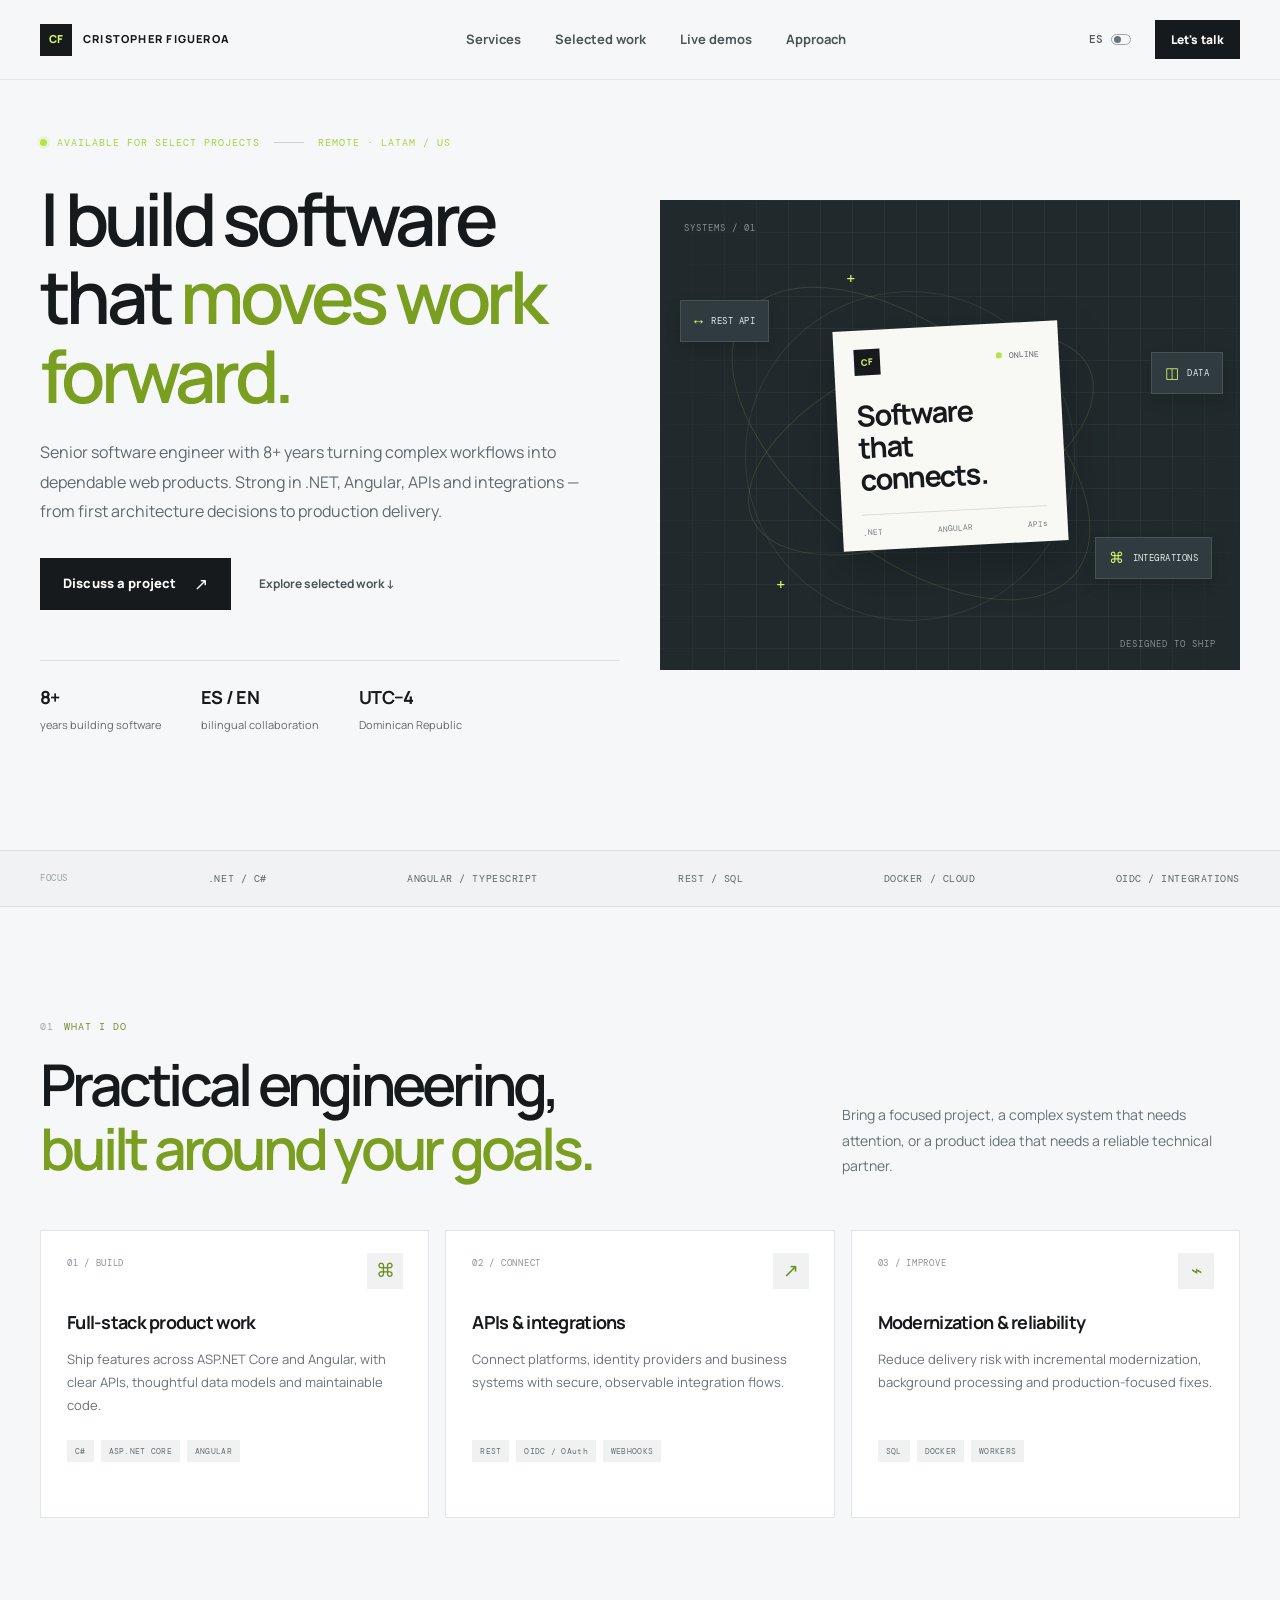
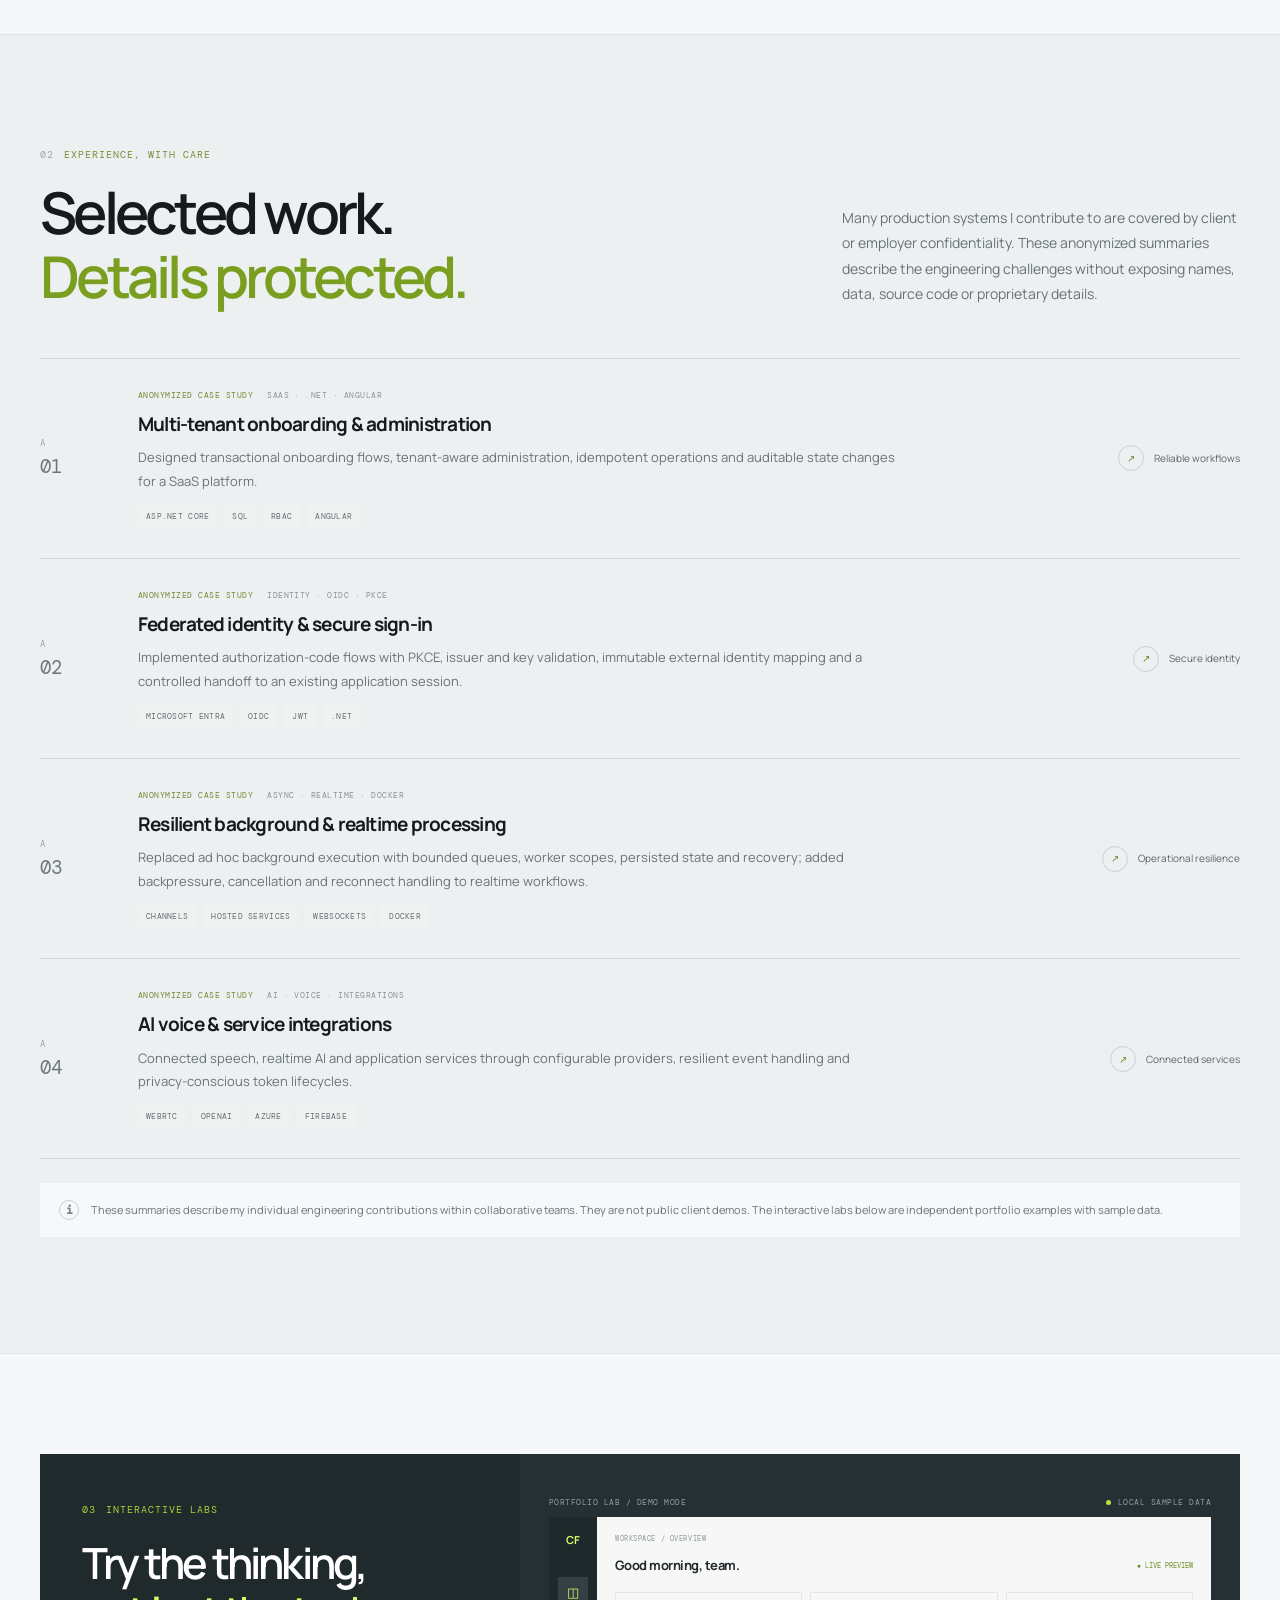
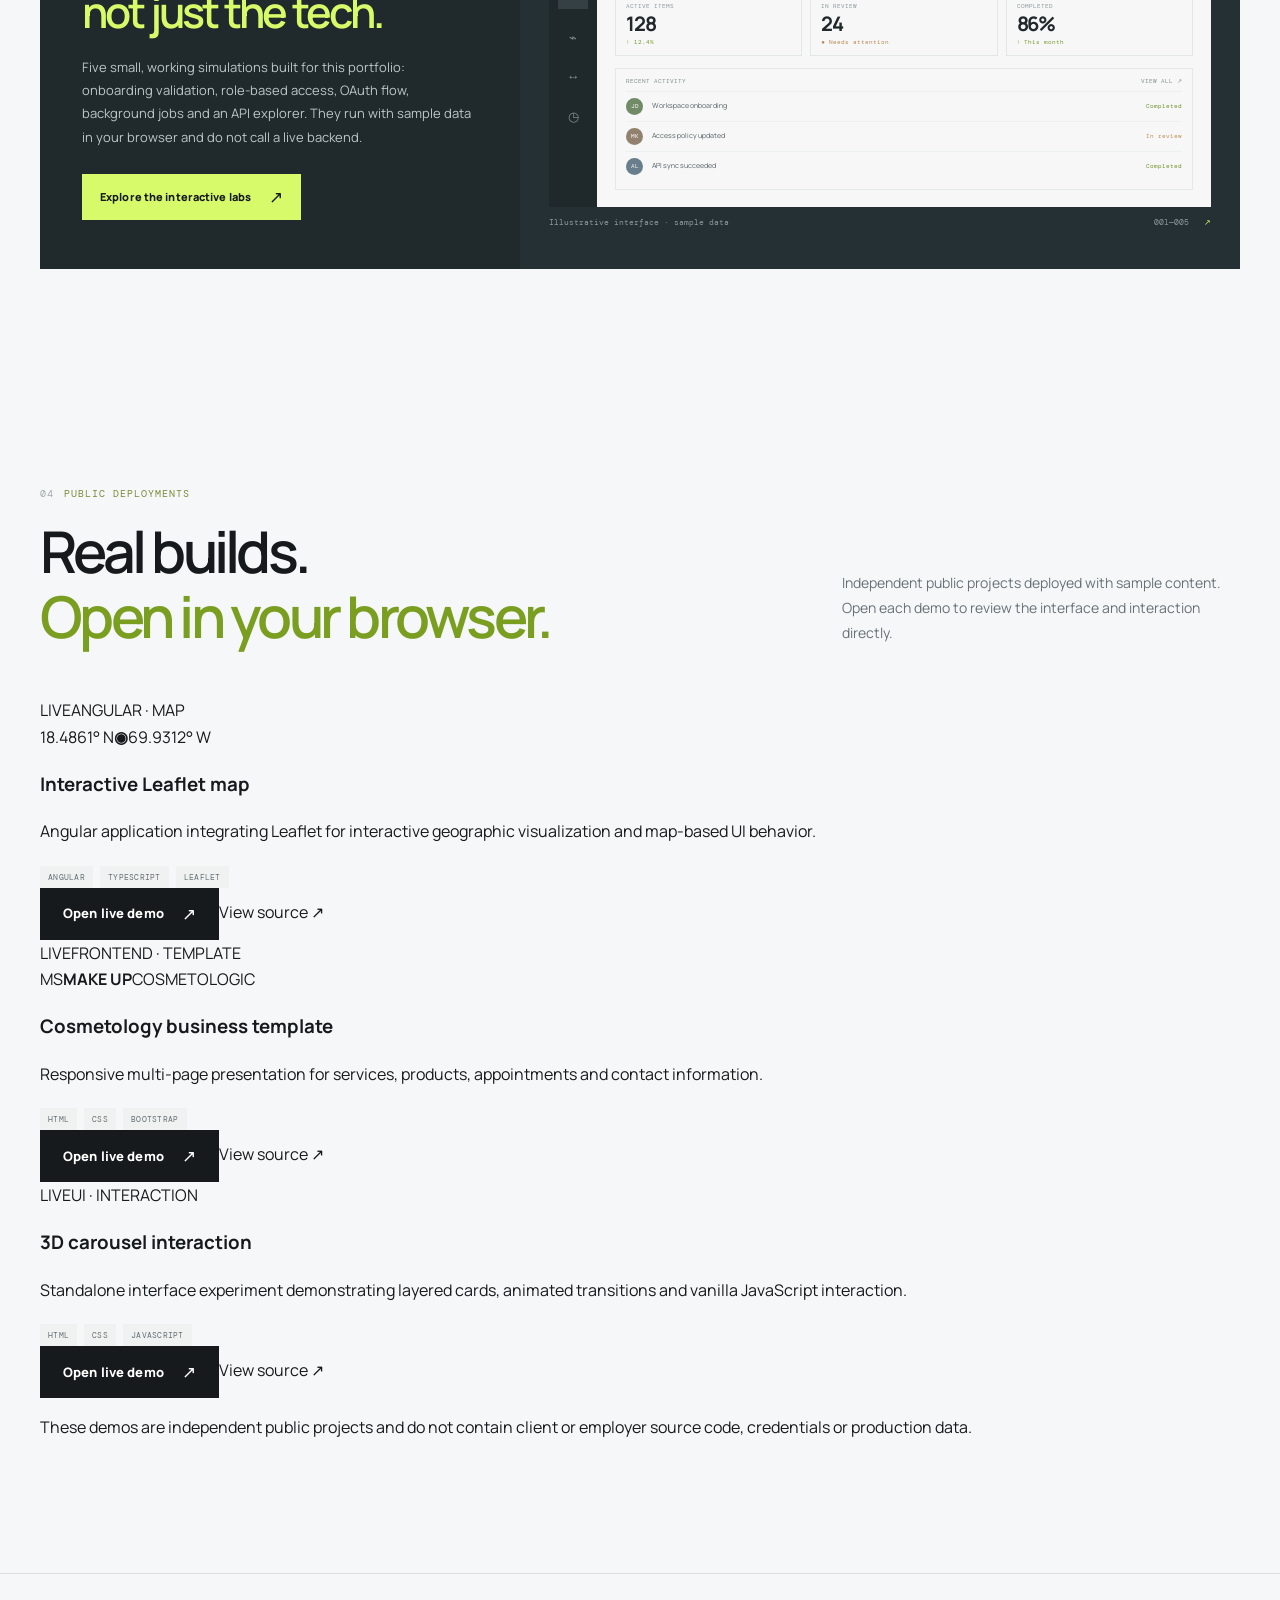
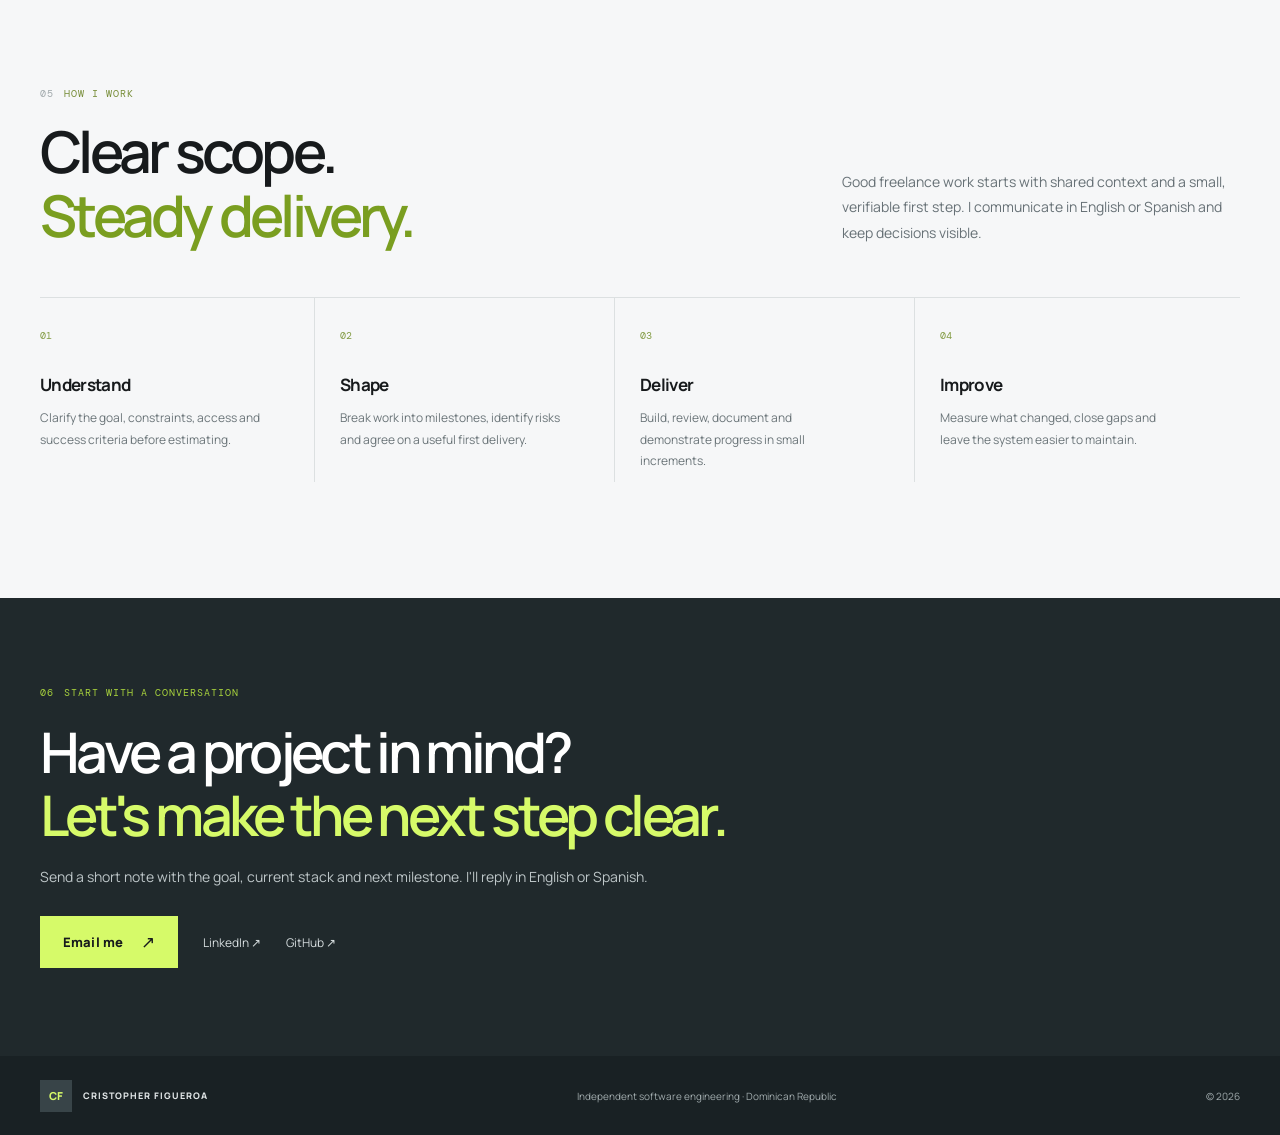
==== commit cc8bf413: "feat(portfolio): add public live demo showcase" ====
--- a/index.html
+++ b/index.html
@@ -21,7 +21,7 @@
   <header class="topbar">
     <a class="wordmark" href="#top" aria-label="Cristopher Figueroa home"><span class="mark">CF</span><span>CRISTOPHER FIGUEROA</span></a>
     <nav class="desktop-nav" aria-label="Primary navigation">
-      <a href="#services" data-i18n="navServices">Services</a><a href="#work" data-i18n="navWork">Selected work</a><a href="#approach" data-i18n="navApproach">Approach</a>
+      <a href="#services" data-i18n="navServices">Services</a><a href="#work" data-i18n="navWork">Selected work</a><a href="#live-demos" data-i18n="navDemos">Live demos</a><a href="#approach" data-i18n="navApproach">Approach</a>
     </nav>
     <div class="nav-actions"><button class="lang-toggle" type="button" aria-label="Cambiar idioma a español">ES <span class="toggle-dot"></span></button><a class="button button-small button-dark" href="mailto:cristopherdanielfigueroa@gmail.com?subject=Project%20inquiry" data-i18n="navContact">Let's talk</a></div>
   </header>
@@ -67,9 +67,19 @@
 
     <section class="section-wrap section-block lab-callout" id="demos"><div class="lab-panel"><div class="lab-left"><div class="eyebrow"><span>03</span><span data-i18n="labsEyebrow">INTERACTIVE LABS</span></div><h2 data-i18n-html="labsTitle">Try the thinking,<br><em>not just the tech.</em></h2><p data-i18n="labsBody">Five small, working simulations built for this portfolio: onboarding validation, role-based access, OAuth flow, background jobs and an API explorer. They run with sample data in your browser and do not call a live backend.</p><a class="button button-light" href="/demos.html" data-i18n="exploreLabs">Explore the interactive labs <span aria-hidden="true">↗</span></a></div><div class="lab-right"><div class="lab-preview-bar"><span>PORTFOLIO LAB / DEMO MODE</span><span><i></i> LOCAL SAMPLE DATA</span></div><div class="lab-preview"><div class="preview-sidebar"><b>CF</b><span class="active">◫</span><span>⌁</span><span>↔</span><span>◷</span></div><div class="preview-content"><div class="preview-crumb">WORKSPACE / OVERVIEW</div><div class="preview-head"><strong>Good morning, team.</strong><span>● LIVE PREVIEW</span></div><div class="preview-stats"><div><small>ACTIVE ITEMS</small><b>128</b><i>↑ 12.4%</i></div><div><small>IN REVIEW</small><b>24</b><i class="orange">● Needs attention</i></div><div><small>COMPLETED</small><b>86%</b><i>↑ This month</i></div></div><div class="preview-table"><div><span>RECENT ACTIVITY</span><span>VIEW ALL ↗</span></div><p><i class="avatar a1">JD</i><span>Workspace onboarding</span><b>Completed</b></p><p><i class="avatar a2">MK</i><span>Access policy updated</span><b class="pending">In review</b></p><p><i class="avatar a3">AL</i><span>API sync succeeded</span><b>Completed</b></p></div></div></div><div class="preview-caption"><span data-i18n="illustrativeUI">Illustrative interface · sample data</span><span>001—005 <a href="/demos.html" aria-label="Open interactive demos">↗</a></span></div></div></div></section>
 
-    <section class="approach-section" id="approach"><div class="section-wrap section-block"><div class="section-heading"><div><div class="eyebrow eyebrow-dark"><span>04</span><span data-i18n="approachEyebrow">HOW I WORK</span></div><h2 data-i18n-html="approachTitle">Clear scope.<br><em>Steady delivery.</em></h2></div><p data-i18n="approachLead">Good freelance work starts with shared context and a small, verifiable first step. I communicate in English or Spanish and keep decisions visible.</p></div><div class="steps"><article><span>01</span><h3 data-i18n="step1Title">Understand</h3><p data-i18n="step1Body">Clarify the goal, constraints, access and success criteria before estimating.</p></article><article><span>02</span><h3 data-i18n="step2Title">Shape</h3><p data-i18n="step2Body">Break work into milestones, identify risks and agree on a useful first delivery.</p></article><article><span>03</span><h3 data-i18n="step3Title">Deliver</h3><p data-i18n="step3Body">Build, review, document and demonstrate progress in small increments.</p></article><article><span>04</span><h3 data-i18n="step4Title">Improve</h3><p data-i18n="step4Body">Measure what changed, close gaps and leave the system easier to maintain.</p></article></div></div></section>
+    <section class="section-wrap section-block live-demos-section" id="live-demos">
+      <div class="section-heading"><div><div class="eyebrow eyebrow-dark"><span>04</span><span data-i18n="liveEyebrow">PUBLIC DEPLOYMENTS</span></div><h2 data-i18n-html="liveTitle">Real builds.<br><em>Open in your browser.</em></h2></div><p data-i18n="liveLead">Independent public projects deployed with sample content. Open each demo to review the interface and interaction directly.</p></div>
+      <div class="live-demo-grid">
+        <article class="live-demo-card live-demo-featured"><div class="live-demo-top"><span class="live-demo-status"><i></i> <span data-i18n="liveStatus">LIVE</span></span><span class="live-demo-kind">ANGULAR · MAP</span></div><div class="live-demo-visual map-visual"><span>18.4861° N</span><b>◉</b><span>69.9312° W</span></div><h3 data-i18n="leafletTitle">Interactive Leaflet map</h3><p data-i18n="leafletBody">Angular application integrating Leaflet for interactive geographic visualization and map-based UI behavior.</p><div class="tag-row"><span>ANGULAR</span><span>TYPESCRIPT</span><span>LEAFLET</span></div><div class="live-demo-actions"><a class="button button-dark" href="https://cf-leaflet-map.vercel.app" target="_blank" rel="noopener noreferrer" data-i18n="openDemo">Open live demo <span aria-hidden="true">↗</span></a><a class="source-link" href="https://github.com/CrisDaniel25/leaflet-map" target="_blank" rel="noopener noreferrer" data-i18n="viewSource">View source ↗</a></div></article>
+        <article class="live-demo-card"><div class="live-demo-top"><span class="live-demo-status"><i></i> <span data-i18n="liveStatus">LIVE</span></span><span class="live-demo-kind">FRONTEND · TEMPLATE</span></div><div class="live-demo-visual beauty-visual"><span>MS</span><b>MAKE UP</b><span>COSMETOLOGIC</span></div><h3 data-i18n="makeupTitle">Cosmetology business template</h3><p data-i18n="makeupBody">Responsive multi-page presentation for services, products, appointments and contact information.</p><div class="tag-row"><span>HTML</span><span>CSS</span><span>BOOTSTRAP</span></div><div class="live-demo-actions"><a class="button button-dark" href="https://cf-makeup-demo.vercel.app" target="_blank" rel="noopener noreferrer" data-i18n="openDemo">Open live demo <span aria-hidden="true">↗</span></a><a class="source-link" href="https://github.com/CrisDaniel25/MS-MakeUp-Cosmetologic-Template" target="_blank" rel="noopener noreferrer" data-i18n="viewSource">View source ↗</a></div></article>
+        <article class="live-demo-card"><div class="live-demo-top"><span class="live-demo-status"><i></i> <span data-i18n="liveStatus">LIVE</span></span><span class="live-demo-kind">UI · INTERACTION</span></div><div class="live-demo-visual carousel-visual"><i></i><i></i><i></i><i></i><i></i></div><h3 data-i18n="carouselTitle">3D carousel interaction</h3><p data-i18n="carouselBody">Standalone interface experiment demonstrating layered cards, animated transitions and vanilla JavaScript interaction.</p><div class="tag-row"><span>HTML</span><span>CSS</span><span>JAVASCRIPT</span></div><div class="live-demo-actions"><a class="button button-dark" href="https://cf-3d-carousel.vercel.app" target="_blank" rel="noopener noreferrer" data-i18n="openDemo">Open live demo <span aria-hidden="true">↗</span></a><a class="source-link" href="https://github.com/CrisDaniel25/3D-Carousel-Template" target="_blank" rel="noopener noreferrer" data-i18n="viewSource">View source ↗</a></div></article>
+      </div>
+      <p class="live-demo-note" data-i18n="liveNote">These demos are independent public projects and do not contain client or employer source code, credentials or production data.</p>
+    </section>
 
-    <section class="contact-section"><div class="section-wrap contact-wrap"><div class="eyebrow"><span>05</span><span data-i18n="contactEyebrow">START WITH A CONVERSATION</span></div><h2 data-i18n-html="contactTitle">Have a project in mind?<br><em>Let's make the next step clear.</em></h2><p data-i18n="contactBody">Send a short note with the goal, current stack and next milestone. I'll reply in English or Spanish.</p><div class="contact-actions"><a class="button button-light" href="mailto:cristopherdanielfigueroa@gmail.com?subject=Project%20inquiry" data-i18n="emailMe">Email me <span aria-hidden="true">↗</span></a><a class="contact-alt" href="https://www.linkedin.com/in/crisdaniel25/" target="_blank" rel="noopener noreferrer">LinkedIn ↗</a><a class="contact-alt" href="https://github.com/CrisDaniel25" target="_blank" rel="noopener noreferrer">GitHub ↗</a></div></div></section>
+    <section class="approach-section" id="approach"><div class="section-wrap section-block"><div class="section-heading"><div><div class="eyebrow eyebrow-dark"><span>05</span><span data-i18n="approachEyebrow">HOW I WORK</span></div><h2 data-i18n-html="approachTitle">Clear scope.<br><em>Steady delivery.</em></h2></div><p data-i18n="approachLead">Good freelance work starts with shared context and a small, verifiable first step. I communicate in English or Spanish and keep decisions visible.</p></div><div class="steps"><article><span>01</span><h3 data-i18n="step1Title">Understand</h3><p data-i18n="step1Body">Clarify the goal, constraints, access and success criteria before estimating.</p></article><article><span>02</span><h3 data-i18n="step2Title">Shape</h3><p data-i18n="step2Body">Break work into milestones, identify risks and agree on a useful first delivery.</p></article><article><span>03</span><h3 data-i18n="step3Title">Deliver</h3><p data-i18n="step3Body">Build, review, document and demonstrate progress in small increments.</p></article><article><span>04</span><h3 data-i18n="step4Title">Improve</h3><p data-i18n="step4Body">Measure what changed, close gaps and leave the system easier to maintain.</p></article></div></div></section>
+
+    <section class="contact-section"><div class="section-wrap contact-wrap"><div class="eyebrow"><span>06</span><span data-i18n="contactEyebrow">START WITH A CONVERSATION</span></div><h2 data-i18n-html="contactTitle">Have a project in mind?<br><em>Let's make the next step clear.</em></h2><p data-i18n="contactBody">Send a short note with the goal, current stack and next milestone. I'll reply in English or Spanish.</p><div class="contact-actions"><a class="button button-light" href="mailto:cristopherdanielfigueroa@gmail.com?subject=Project%20inquiry" data-i18n="emailMe">Email me <span aria-hidden="true">↗</span></a><a class="contact-alt" href="https://www.linkedin.com/in/crisdaniel25/" target="_blank" rel="noopener noreferrer">LinkedIn ↗</a><a class="contact-alt" href="https://github.com/CrisDaniel25" target="_blank" rel="noopener noreferrer">GitHub ↗</a></div></div></section>
   </main>
   <footer class="footer"><div class="section-wrap footer-inner"><a class="wordmark" href="#top"><span class="mark">CF</span><span>CRISTOPHER FIGUEROA</span></a><span data-i18n="footer">Independent software engineering · Dominican Republic</span><span>© <span id="year"></span></span></div></footer>
 </body>
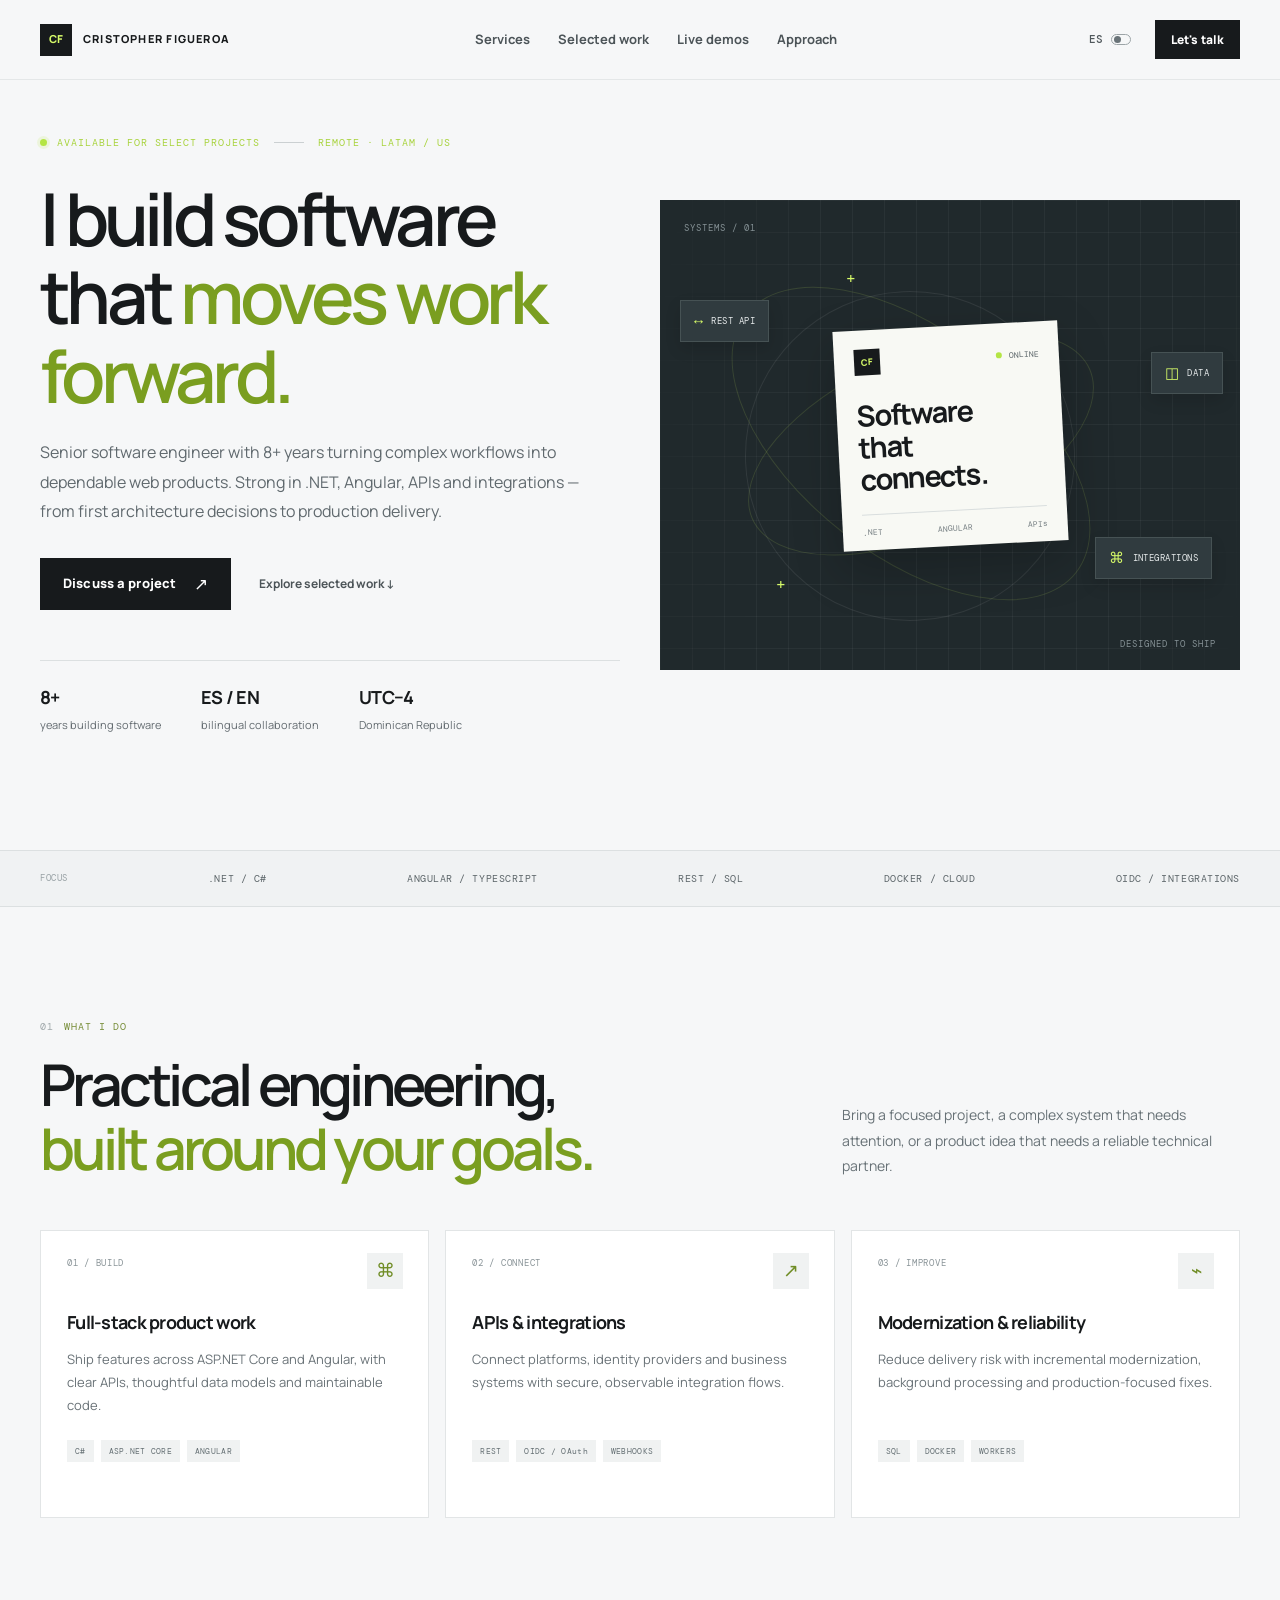
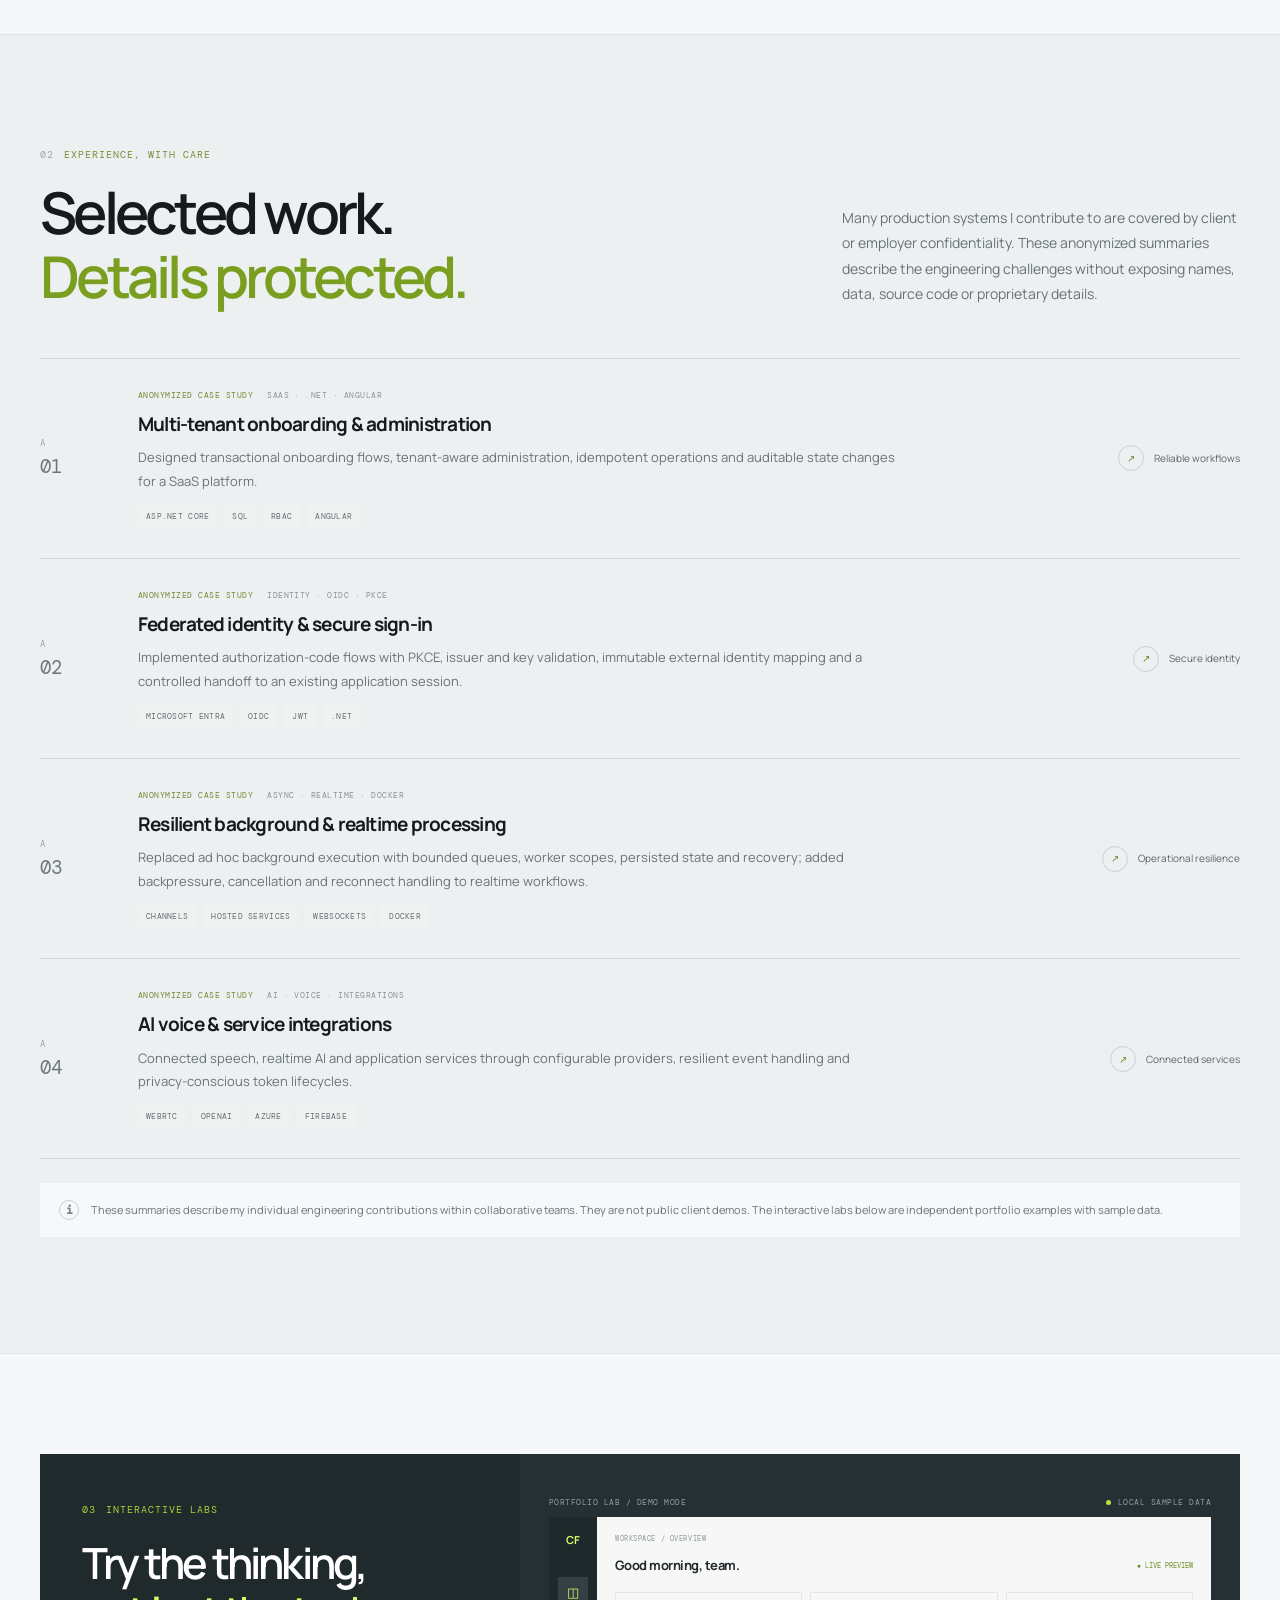
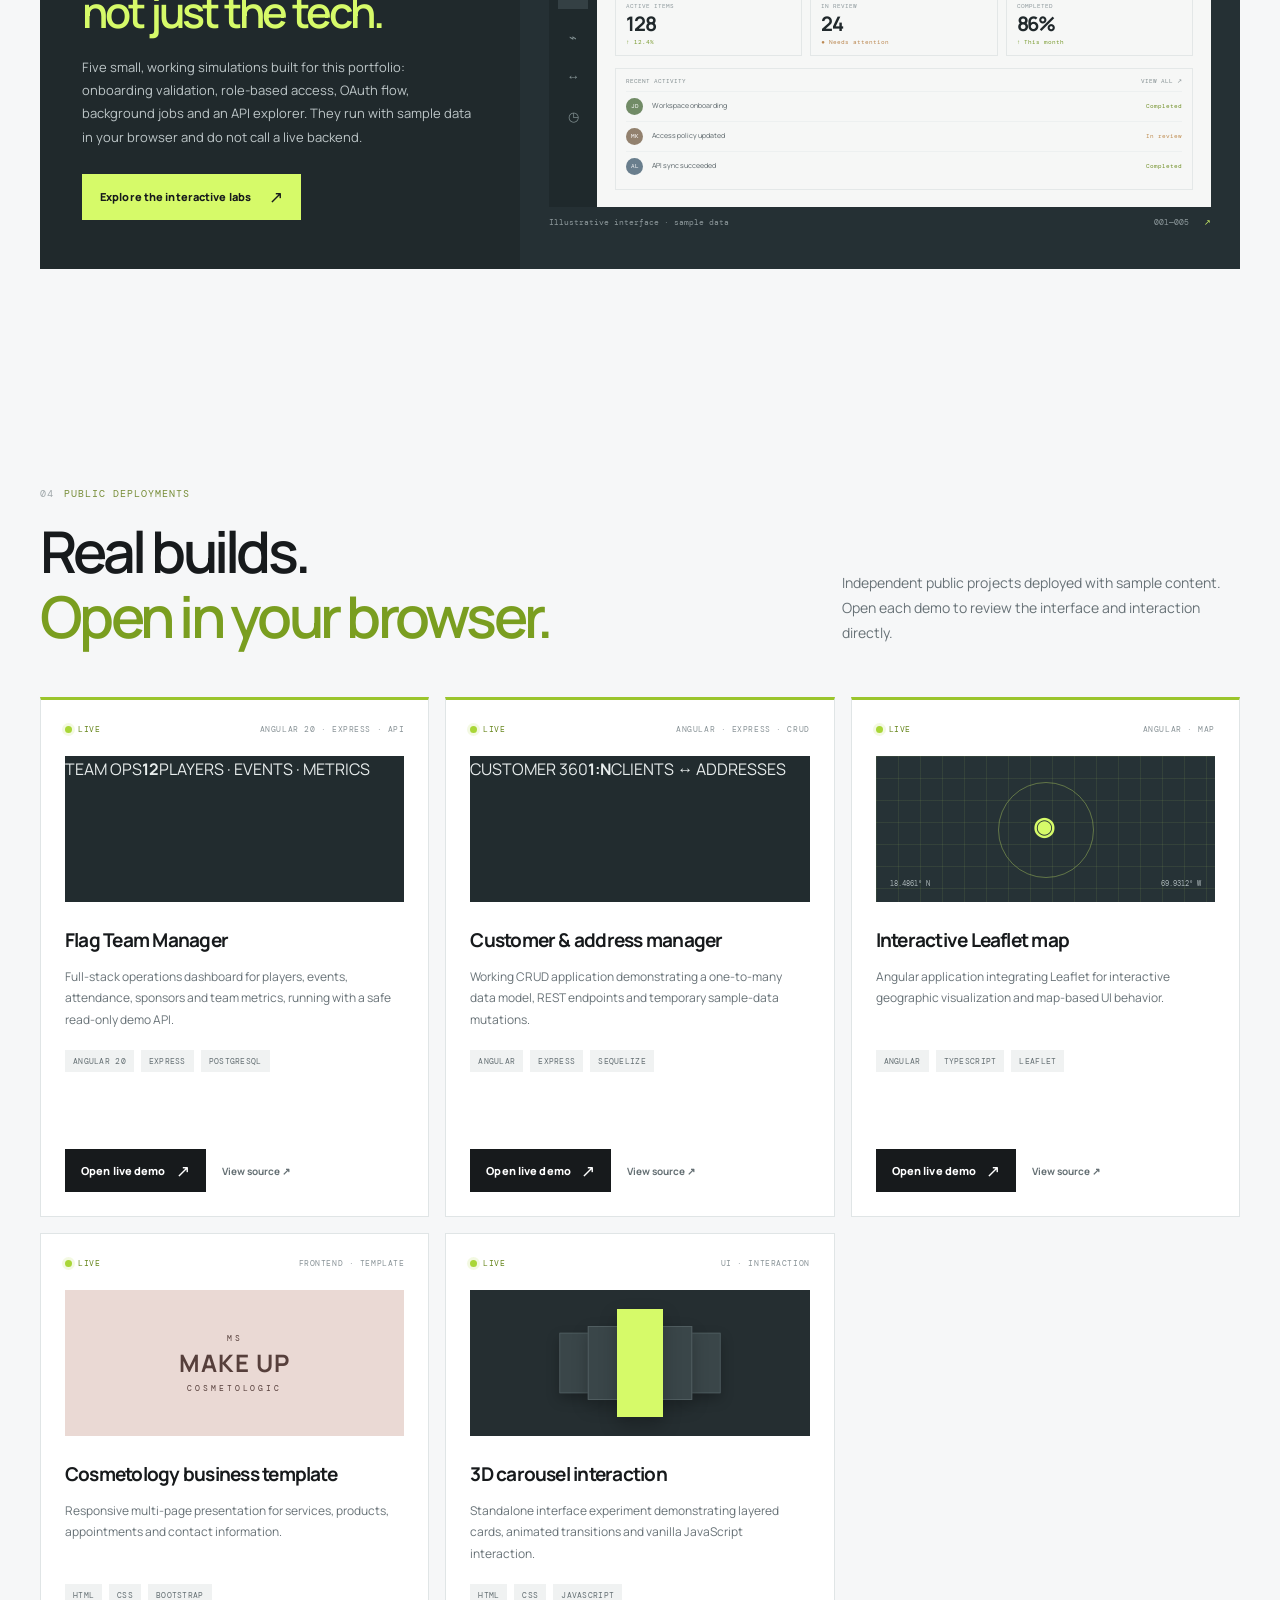
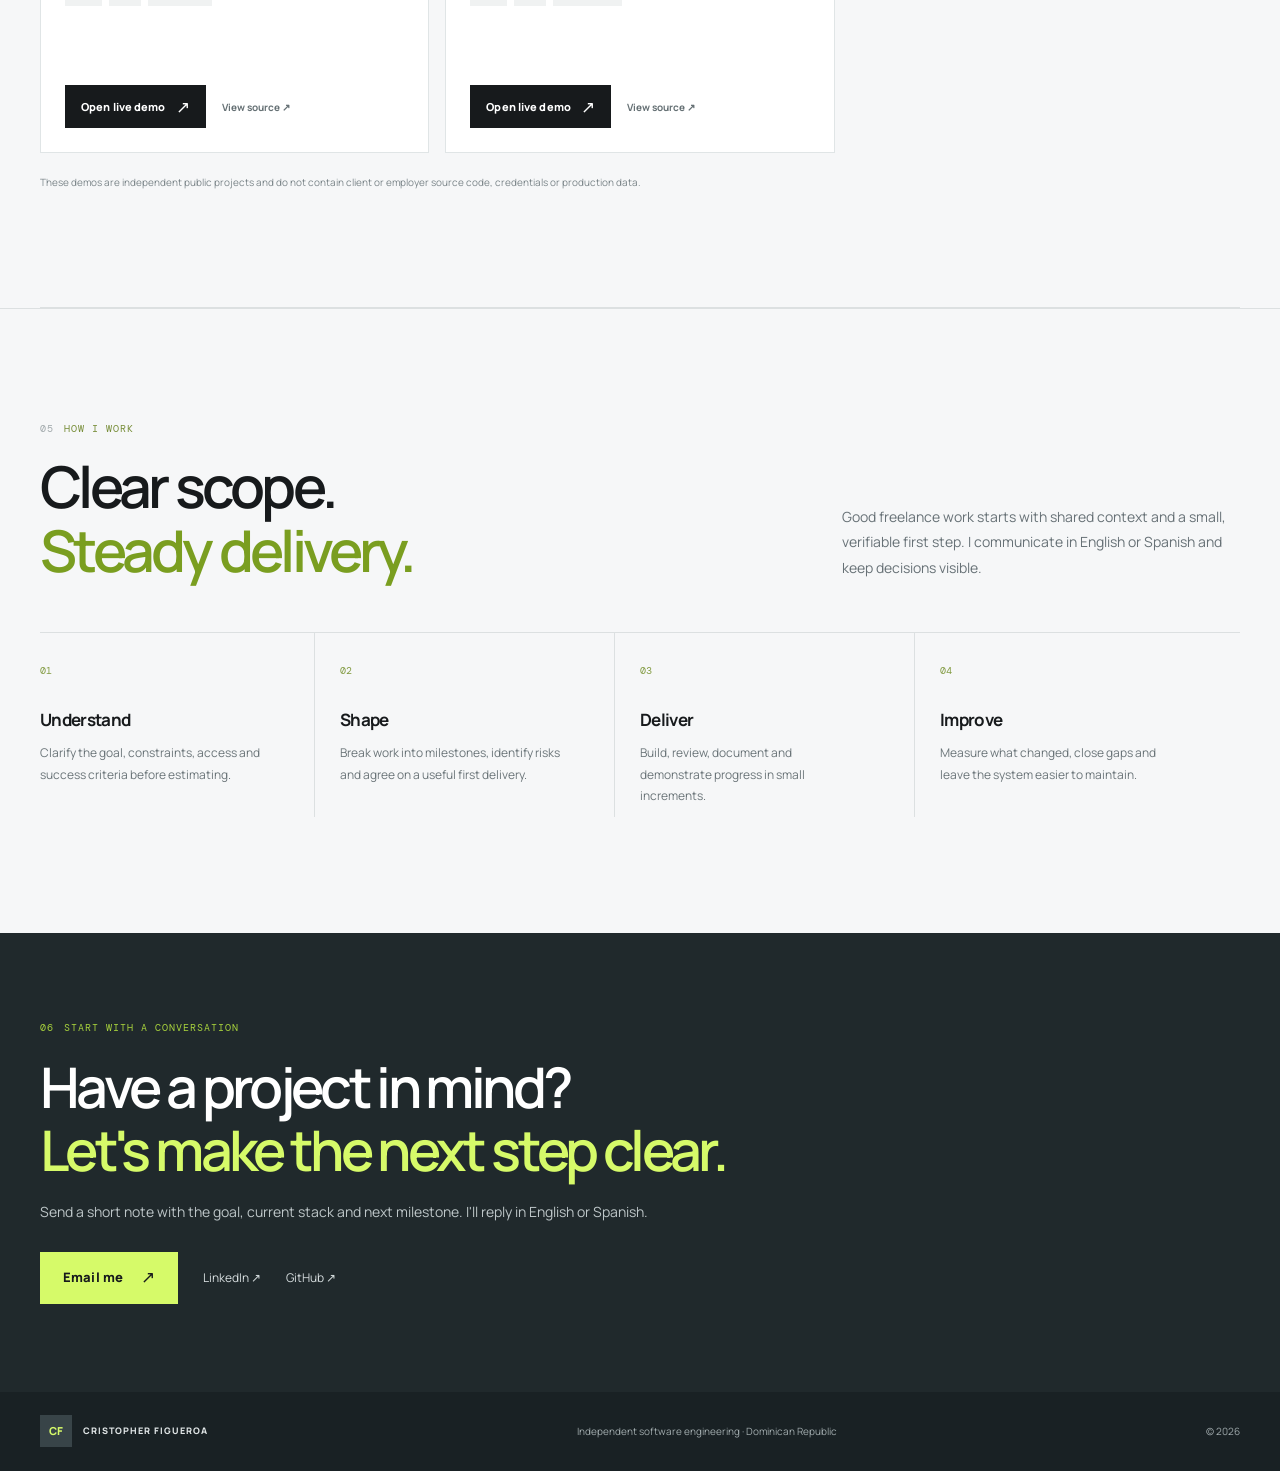
==== commit 6f92c1ad: "Add full-stack demo projects to portfolio" ====
--- a/index.html
+++ b/index.html
@@ -70,6 +70,8 @@
     <section class="section-wrap section-block live-demos-section" id="live-demos">
       <div class="section-heading"><div><div class="eyebrow eyebrow-dark"><span>04</span><span data-i18n="liveEyebrow">PUBLIC DEPLOYMENTS</span></div><h2 data-i18n-html="liveTitle">Real builds.<br><em>Open in your browser.</em></h2></div><p data-i18n="liveLead">Independent public projects deployed with sample content. Open each demo to review the interface and interaction directly.</p></div>
       <div class="live-demo-grid">
+        <article class="live-demo-card live-demo-featured"><div class="live-demo-top"><span class="live-demo-status"><i></i> <span data-i18n="liveStatus">LIVE</span></span><span class="live-demo-kind">ANGULAR 20 · EXPRESS · API</span></div><div class="live-demo-visual team-visual"><span>TEAM OPS</span><b>12</b><span>PLAYERS · EVENTS · METRICS</span></div><h3 data-i18n="flagTitle">Flag Team Manager</h3><p data-i18n="flagBody">Full-stack operations dashboard for players, events, attendance, sponsors and team metrics, running with a safe read-only demo API.</p><div class="tag-row"><span>ANGULAR 20</span><span>EXPRESS</span><span>POSTGRESQL</span></div><div class="live-demo-actions"><a class="button button-dark" href="https://flag-team-manager-demo.vercel.app" target="_blank" rel="noopener noreferrer" data-i18n="openDemo">Open live demo <span aria-hidden="true">↗</span></a><a class="source-link" href="https://github.com/CrisDaniel25/flag-team-system/tree/portfolio-demo" target="_blank" rel="noopener noreferrer" data-i18n="viewSource">View source ↗</a></div></article>
+        <article class="live-demo-card live-demo-featured"><div class="live-demo-top"><span class="live-demo-status"><i></i> <span data-i18n="liveStatus">LIVE</span></span><span class="live-demo-kind">ANGULAR · EXPRESS · CRUD</span></div><div class="live-demo-visual customer-visual"><span>CUSTOMER 360</span><b>1:N</b><span>CLIENTS ↔ ADDRESSES</span></div><h3 data-i18n="orionTitle">Customer & address manager</h3><p data-i18n="orionBody">Working CRUD application demonstrating a one-to-many data model, REST endpoints and temporary sample-data mutations.</p><div class="tag-row"><span>ANGULAR</span><span>EXPRESS</span><span>SEQUELIZE</span></div><div class="live-demo-actions"><a class="button button-dark" href="https://customer-address-demo.vercel.app" target="_blank" rel="noopener noreferrer" data-i18n="openDemo">Open live demo <span aria-hidden="true">↗</span></a><a class="source-link" href="https://github.com/CrisDaniel25/PruebaOrionTek/tree/portfolio-demo" target="_blank" rel="noopener noreferrer" data-i18n="viewSource">View source ↗</a></div></article>
         <article class="live-demo-card live-demo-featured"><div class="live-demo-top"><span class="live-demo-status"><i></i> <span data-i18n="liveStatus">LIVE</span></span><span class="live-demo-kind">ANGULAR · MAP</span></div><div class="live-demo-visual map-visual"><span>18.4861° N</span><b>◉</b><span>69.9312° W</span></div><h3 data-i18n="leafletTitle">Interactive Leaflet map</h3><p data-i18n="leafletBody">Angular application integrating Leaflet for interactive geographic visualization and map-based UI behavior.</p><div class="tag-row"><span>ANGULAR</span><span>TYPESCRIPT</span><span>LEAFLET</span></div><div class="live-demo-actions"><a class="button button-dark" href="https://cf-leaflet-map.vercel.app" target="_blank" rel="noopener noreferrer" data-i18n="openDemo">Open live demo <span aria-hidden="true">↗</span></a><a class="source-link" href="https://github.com/CrisDaniel25/leaflet-map" target="_blank" rel="noopener noreferrer" data-i18n="viewSource">View source ↗</a></div></article>
         <article class="live-demo-card"><div class="live-demo-top"><span class="live-demo-status"><i></i> <span data-i18n="liveStatus">LIVE</span></span><span class="live-demo-kind">FRONTEND · TEMPLATE</span></div><div class="live-demo-visual beauty-visual"><span>MS</span><b>MAKE UP</b><span>COSMETOLOGIC</span></div><h3 data-i18n="makeupTitle">Cosmetology business template</h3><p data-i18n="makeupBody">Responsive multi-page presentation for services, products, appointments and contact information.</p><div class="tag-row"><span>HTML</span><span>CSS</span><span>BOOTSTRAP</span></div><div class="live-demo-actions"><a class="button button-dark" href="https://cf-makeup-demo.vercel.app" target="_blank" rel="noopener noreferrer" data-i18n="openDemo">Open live demo <span aria-hidden="true">↗</span></a><a class="source-link" href="https://github.com/CrisDaniel25/MS-MakeUp-Cosmetologic-Template" target="_blank" rel="noopener noreferrer" data-i18n="viewSource">View source ↗</a></div></article>
         <article class="live-demo-card"><div class="live-demo-top"><span class="live-demo-status"><i></i> <span data-i18n="liveStatus">LIVE</span></span><span class="live-demo-kind">UI · INTERACTION</span></div><div class="live-demo-visual carousel-visual"><i></i><i></i><i></i><i></i><i></i></div><h3 data-i18n="carouselTitle">3D carousel interaction</h3><p data-i18n="carouselBody">Standalone interface experiment demonstrating layered cards, animated transitions and vanilla JavaScript interaction.</p><div class="tag-row"><span>HTML</span><span>CSS</span><span>JAVASCRIPT</span></div><div class="live-demo-actions"><a class="button button-dark" href="https://cf-3d-carousel.vercel.app" target="_blank" rel="noopener noreferrer" data-i18n="openDemo">Open live demo <span aria-hidden="true">↗</span></a><a class="source-link" href="https://github.com/CrisDaniel25/3D-Carousel-Template" target="_blank" rel="noopener noreferrer" data-i18n="viewSource">View source ↗</a></div></article>
--- a/styles.css
+++ b/styles.css
@@ -2,3 +2,4 @@
 @media(max-width:900px){.section-wrap{width:min(100% - 44px,720px)}.topbar{padding:0 22px}.desktop-nav{gap:19px}.hero{grid-template-columns:1fr 1fr;gap:24px;min-height:610px}.hero h1{font-size:clamp(42px,6vw,62px)}.hero-art{height:400px}.core-card{transform:scale(.9) rotate(-3deg)}.float-node{font-size:8px;padding:8px}.trust-inner{gap:13px;font-size:8px}.section-heading{gap:45px}.work-card{grid-template-columns:54px 1fr 120px;gap:16px}.lab-panel{grid-template-columns:.82fr 1.18fr}.lab-left{padding:38px 28px}.lab-left h2{font-size:37px}.lab-right{padding:22px 17px}}
 @media(max-width:680px){.section-wrap{width:calc(100% - 36px)}.topbar{height:68px;padding:0 18px}.wordmark{font-size:9px;gap:8px}.mark{width:29px;height:29px}.desktop-nav{display:none}.nav-actions{gap:10px}.hero{display:flex;flex-direction:column;align-items:stretch;padding-top:36px;padding-bottom:54px;gap:35px}.hero-copy{padding:0}.hero h1{font-size:clamp(45px,12vw,63px);margin:24px 0 18px}.hero-lead{font-size:14px}.hero-cta{margin:25px 0 32px;gap:17px;flex-wrap:wrap}.button{min-height:48px;padding:0 17px}.text-link{font-size:11px}.hero-facts{gap:22px;padding-top:17px}.hero-facts strong{font-size:16px}.hero-facts span{font-size:9px}.hero-art{height:340px}.core-card{transform:scale(.83) rotate(-3deg);left:calc(50% - 112px);top:calc(50% - 109px)}.orbit-one{left:18px}.orbit-two{left:-8px}.orbit-three{left:18px}.node-api{left:12px;top:66px}.node-data{right:10px;top:110px}.node-cloud{right:16px;bottom:60px}.trust-inner{display:grid;grid-template-columns:repeat(2,1fr);gap:13px 9px;padding:18px 0;font-size:8px}.trust-inner .mono{display:none}.section-block{padding-top:77px;padding-bottom:79px}.section-heading{display:block;margin-bottom:31px}.section-heading h2,.lab-left h2,.contact-wrap h2{font-size:42px}.section-heading>p{margin-top:18px;font-size:13px}.service-grid{grid-template-columns:1fr;gap:10px}.service-card{min-height:0;padding:22px}.service-card h3{margin-top:30px}.service-card p{min-height:0}.tag-row{margin-top:15px}.work-card{grid-template-columns:33px 1fr;gap:12px;padding:23px 0}.work-index{font-size:8px}.work-index span{font-size:16px}.work-meta{font-size:7px;gap:8px;flex-wrap:wrap}.work-main h3{font-size:16px}.work-main p{font-size:12px}.work-main .tag-row span{font-size:7px}.work-outcome{grid-column:2;justify-self:start;font-size:9px;margin-top:4px}.portfolio-note{padding:14px;gap:9px}.portfolio-note p{font-size:10px}.lab-callout{padding-top:62px;padding-bottom:62px}.lab-panel{grid-template-columns:1fr}.lab-left{padding:33px 24px 29px}.lab-left h2{font-size:39px}.lab-left>p{font-size:12px}.lab-right{padding:18px 12px}.lab-preview{min-height:225px;grid-template-columns:35px 1fr}.preview-sidebar{gap:15px;font-size:11px}.preview-content{padding:13px 10px}.preview-head strong{font-size:11px}.preview-head span,.preview-crumb{font-size:6px}.preview-stats{gap:4px}.preview-stats div{padding:7px}.preview-stats b{font-size:16px}.preview-table{padding:7px}.preview-table p{font-size:6px;grid-template-columns:17px 1fr auto}.preview-table p b{font-size:5px}.steps{grid-template-columns:repeat(2,1fr);row-gap:16px}.steps article{margin-right:12px;padding-right:12px}.steps article:nth-child(2){border-right:0;margin-right:0}.steps h3{margin-top:15px}.steps p{font-size:11px}.contact-wrap{padding-top:69px;padding-bottom:69px}.contact-wrap>p{font-size:13px}.contact-actions{flex-wrap:wrap;gap:18px}.footer-inner{padding:17px 0;min-height:90px;display:grid;grid-template-columns:1fr auto;gap:8px}.footer-inner>span:nth-child(2){grid-column:1/-1;grid-row:2}.footer-inner>span{font-size:9px}.footer .wordmark{font-size:8px}}
 @media(prefers-reduced-motion:reduce){html{scroll-behavior:auto}*,*:before,*:after{transition:none!important;animation:none!important}.reveal{opacity:1;transform:none}}
+.live-demos-section{border-bottom:1px solid var(--line)}.live-demo-grid{display:grid;grid-template-columns:repeat(3,1fr);gap:16px}.live-demo-card{background:#fff;border:1px solid #e0e5e6;padding:24px;display:flex;flex-direction:column;min-height:520px}.live-demo-featured{border-top:3px solid #9bc52c}.live-demo-top{display:flex;align-items:center;justify-content:space-between;font:8px var(--mono);letter-spacing:.07em;color:#899397}.live-demo-status{display:inline-flex;align-items:center;gap:6px;color:#67861c}.live-demo-status i{width:7px;height:7px;border-radius:50%;background:#a9d637;box-shadow:0 0 0 3px rgba(169,214,55,.14)}.live-demo-kind{color:#8a9498}.live-demo-visual{height:146px;margin:22px 0 23px;background:#222c2f;color:#e7ecec;position:relative;overflow:hidden}.map-visual{display:flex;align-items:flex-end;justify-content:space-between;padding:14px;background-color:#263236;background-image:linear-gradient(rgba(214,250,105,.08) 1px,transparent 1px),linear-gradient(90deg,rgba(214,250,105,.08) 1px,transparent 1px);background-size:22px 22px;font:7px var(--mono);color:#aeb9bb}.map-visual:after{content:"";position:absolute;width:94px;height:94px;border:1px solid rgba(214,250,105,.34);border-radius:50%;left:calc(50% - 47px);top:26px}.map-visual b{position:absolute;left:calc(50% - 12px);top:54px;color:var(--lime);font-size:25px;z-index:2}.beauty-visual{background:#ead9d4;color:#563f3b;display:flex;flex-direction:column;align-items:center;justify-content:center;letter-spacing:.18em}.beauty-visual span{font:8px var(--mono)}.beauty-visual b{font-size:24px;letter-spacing:.04em}.carousel-visual{display:flex;align-items:center;justify-content:center;gap:0;background:#252e31}.carousel-visual i{display:block;width:46px;height:84px;background:#3a4649;border:1px solid #536164;box-shadow:0 8px 18px rgba(0,0,0,.25);margin:-7px}.carousel-visual i:nth-child(3){height:108px;background:#d6fa69;border-color:#d6fa69;z-index:3}.carousel-visual i:nth-child(2),.carousel-visual i:nth-child(4){transform:scale(.88);z-index:2}.carousel-visual i:nth-child(1),.carousel-visual i:nth-child(5){transform:scale(.72)}.live-demo-card h3{font-size:19px;letter-spacing:-.04em;margin:0 0 9px}.live-demo-card>p{font-size:12px;line-height:1.8;color:#687277;margin:0;min-height:66px}.live-demo-card .tag-row{margin-top:18px}.live-demo-actions{display:flex;align-items:center;gap:16px;margin-top:auto;padding-top:25px}.live-demo-actions .button{min-height:43px;padding:0 15px;font-size:11px;gap:10px}.source-link{font-size:10px;font-weight:700;color:#657074}.source-link:hover{color:#6f8f1f}.live-demo-note{margin:21px 0 0!important;min-height:0!important;font-size:10px!important;color:#7b8589!important}.desktop-nav{gap:28px}@media(max-width:900px){.live-demo-grid{grid-template-columns:1fr 1fr}.live-demo-card:last-child{grid-column:1/-1}}@media(max-width:680px){.live-demo-grid{grid-template-columns:1fr}.live-demo-card:last-child{grid-column:auto}.live-demo-card{min-height:auto}.live-demo-actions{margin-top:22px}.desktop-nav a[href="#live-demos"]{display:none}}
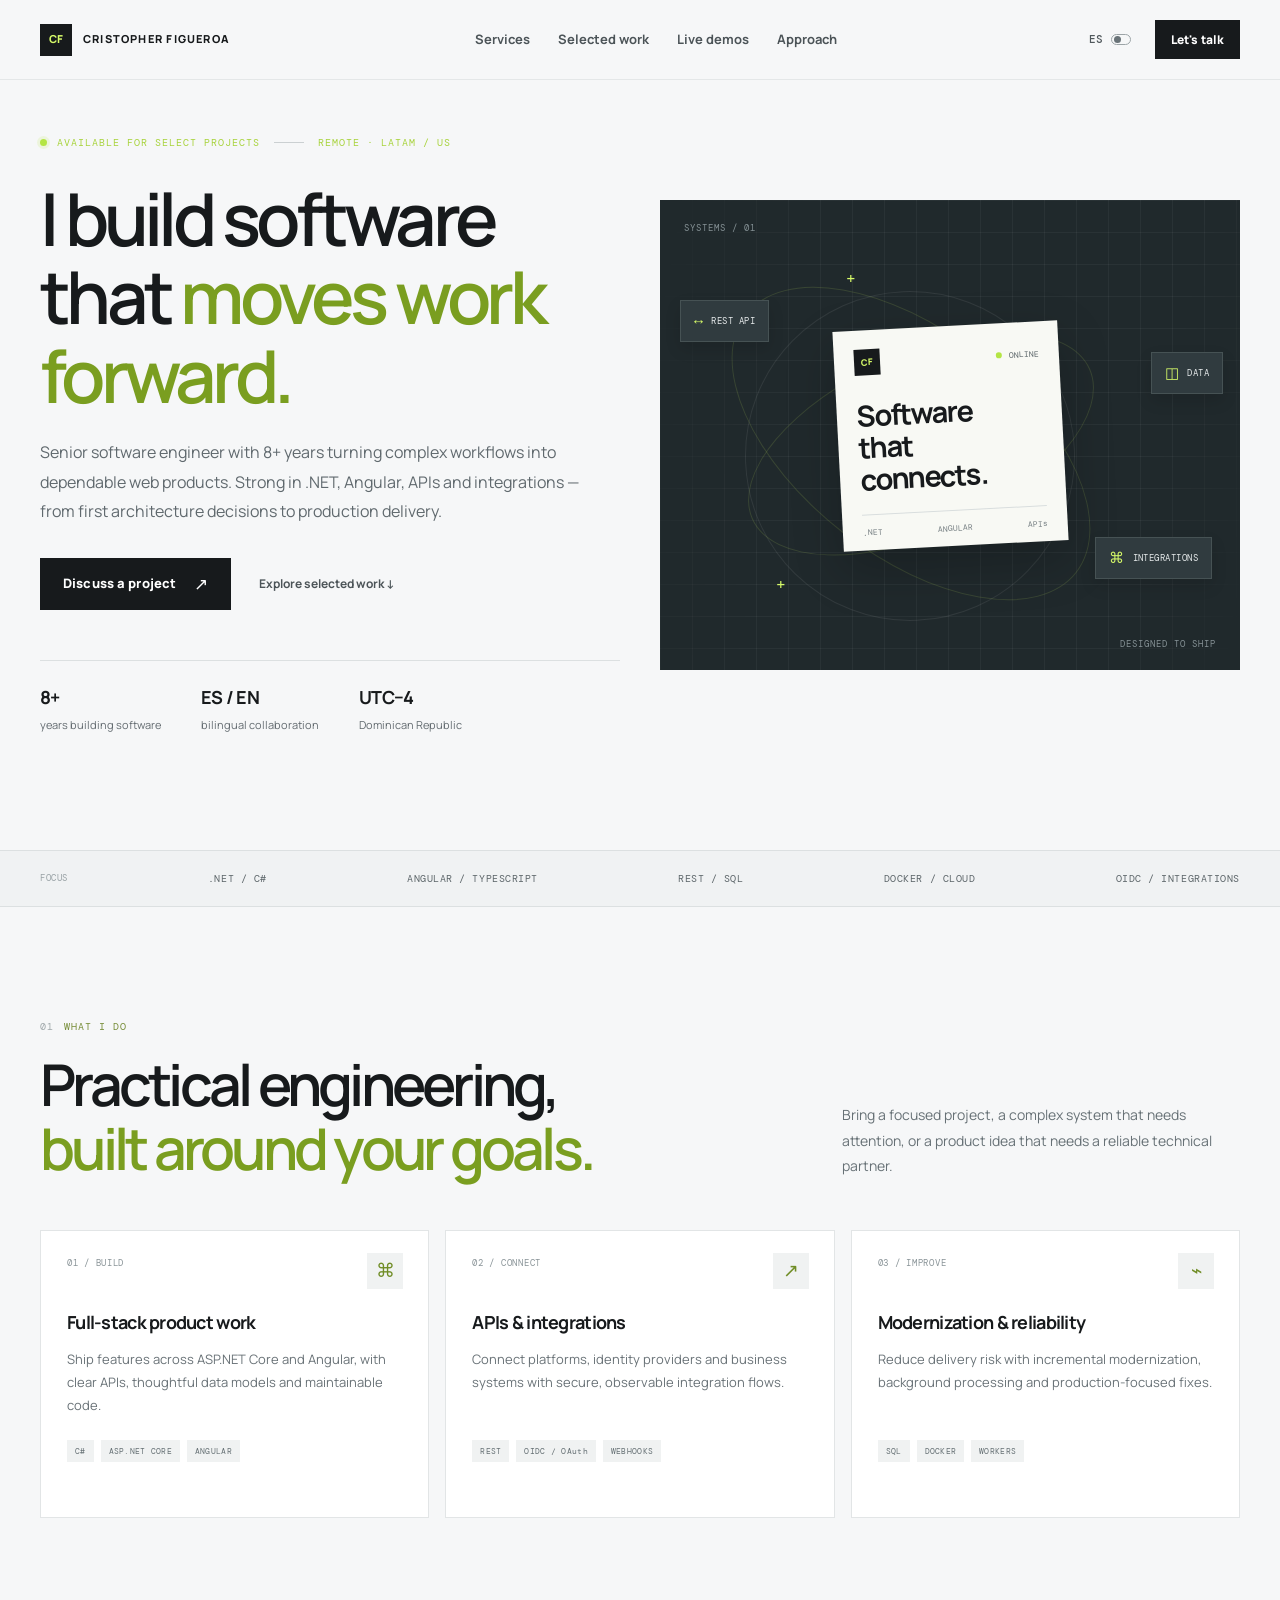
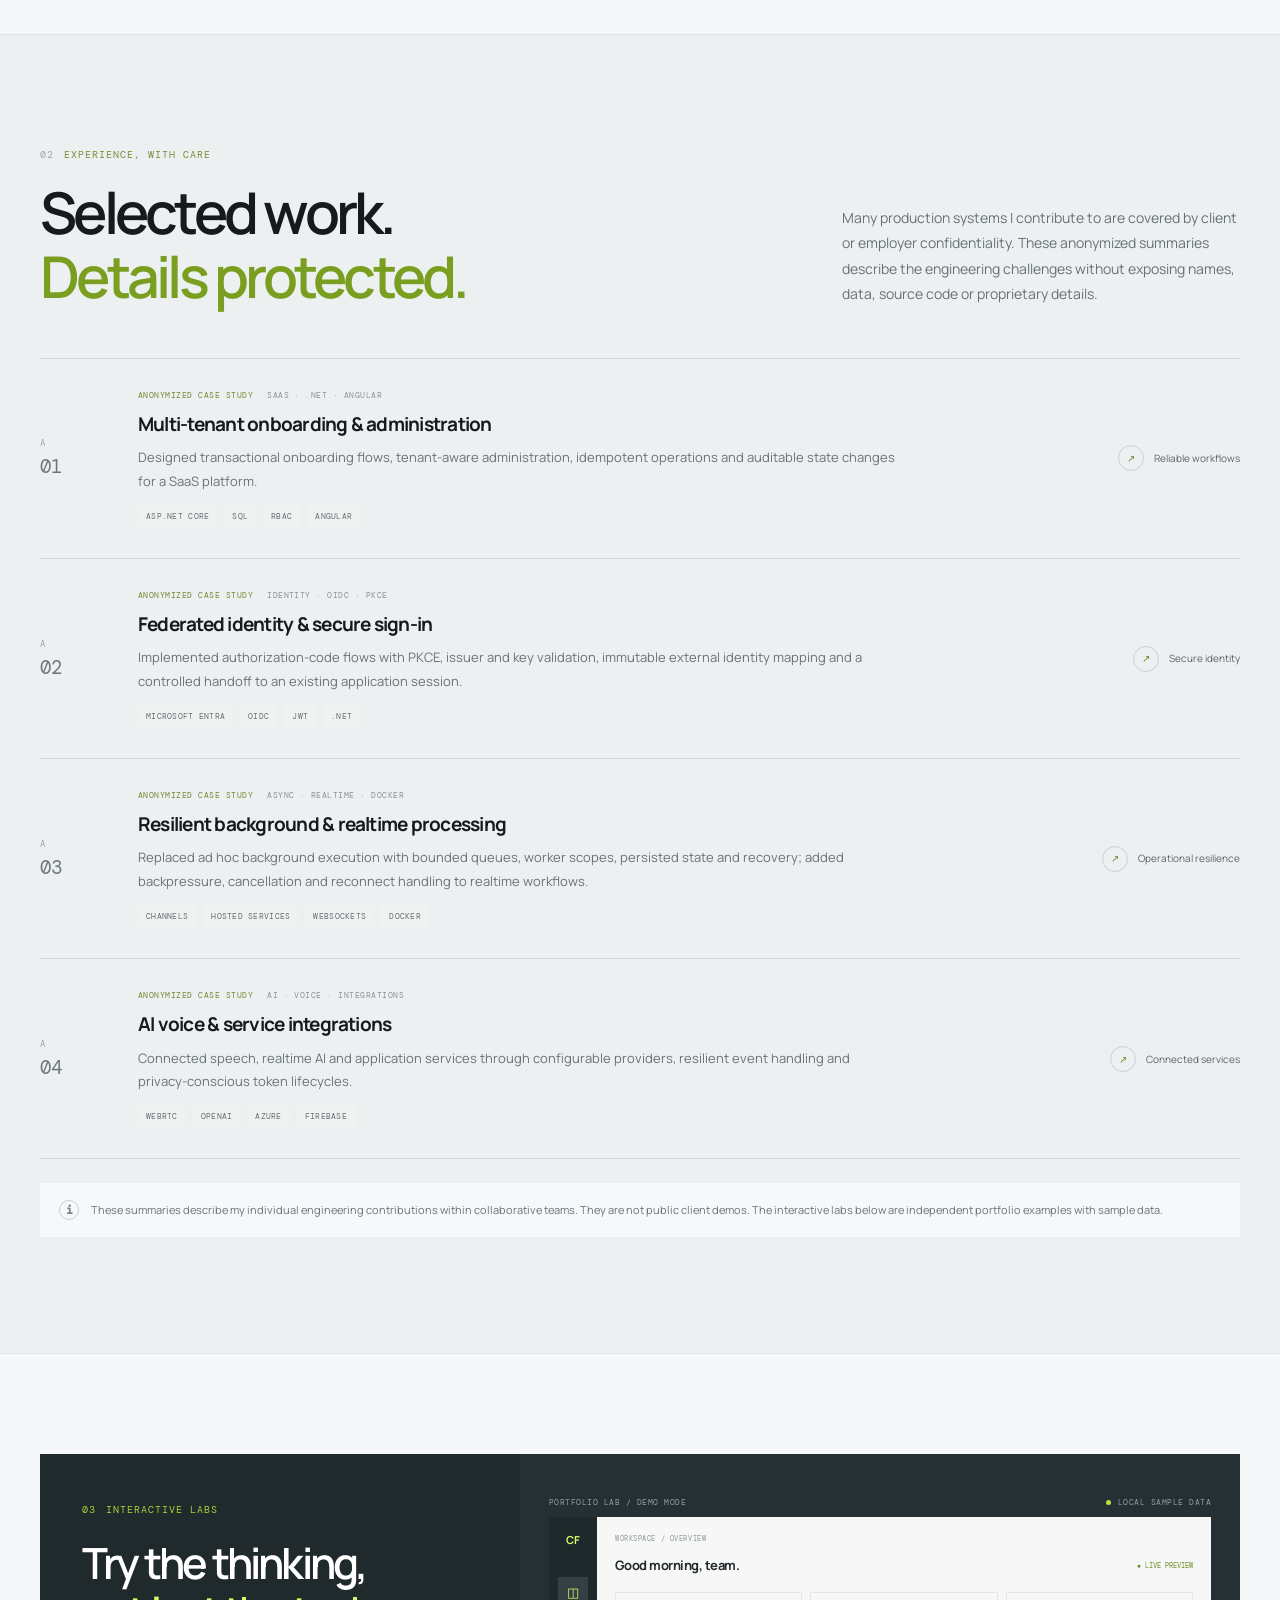
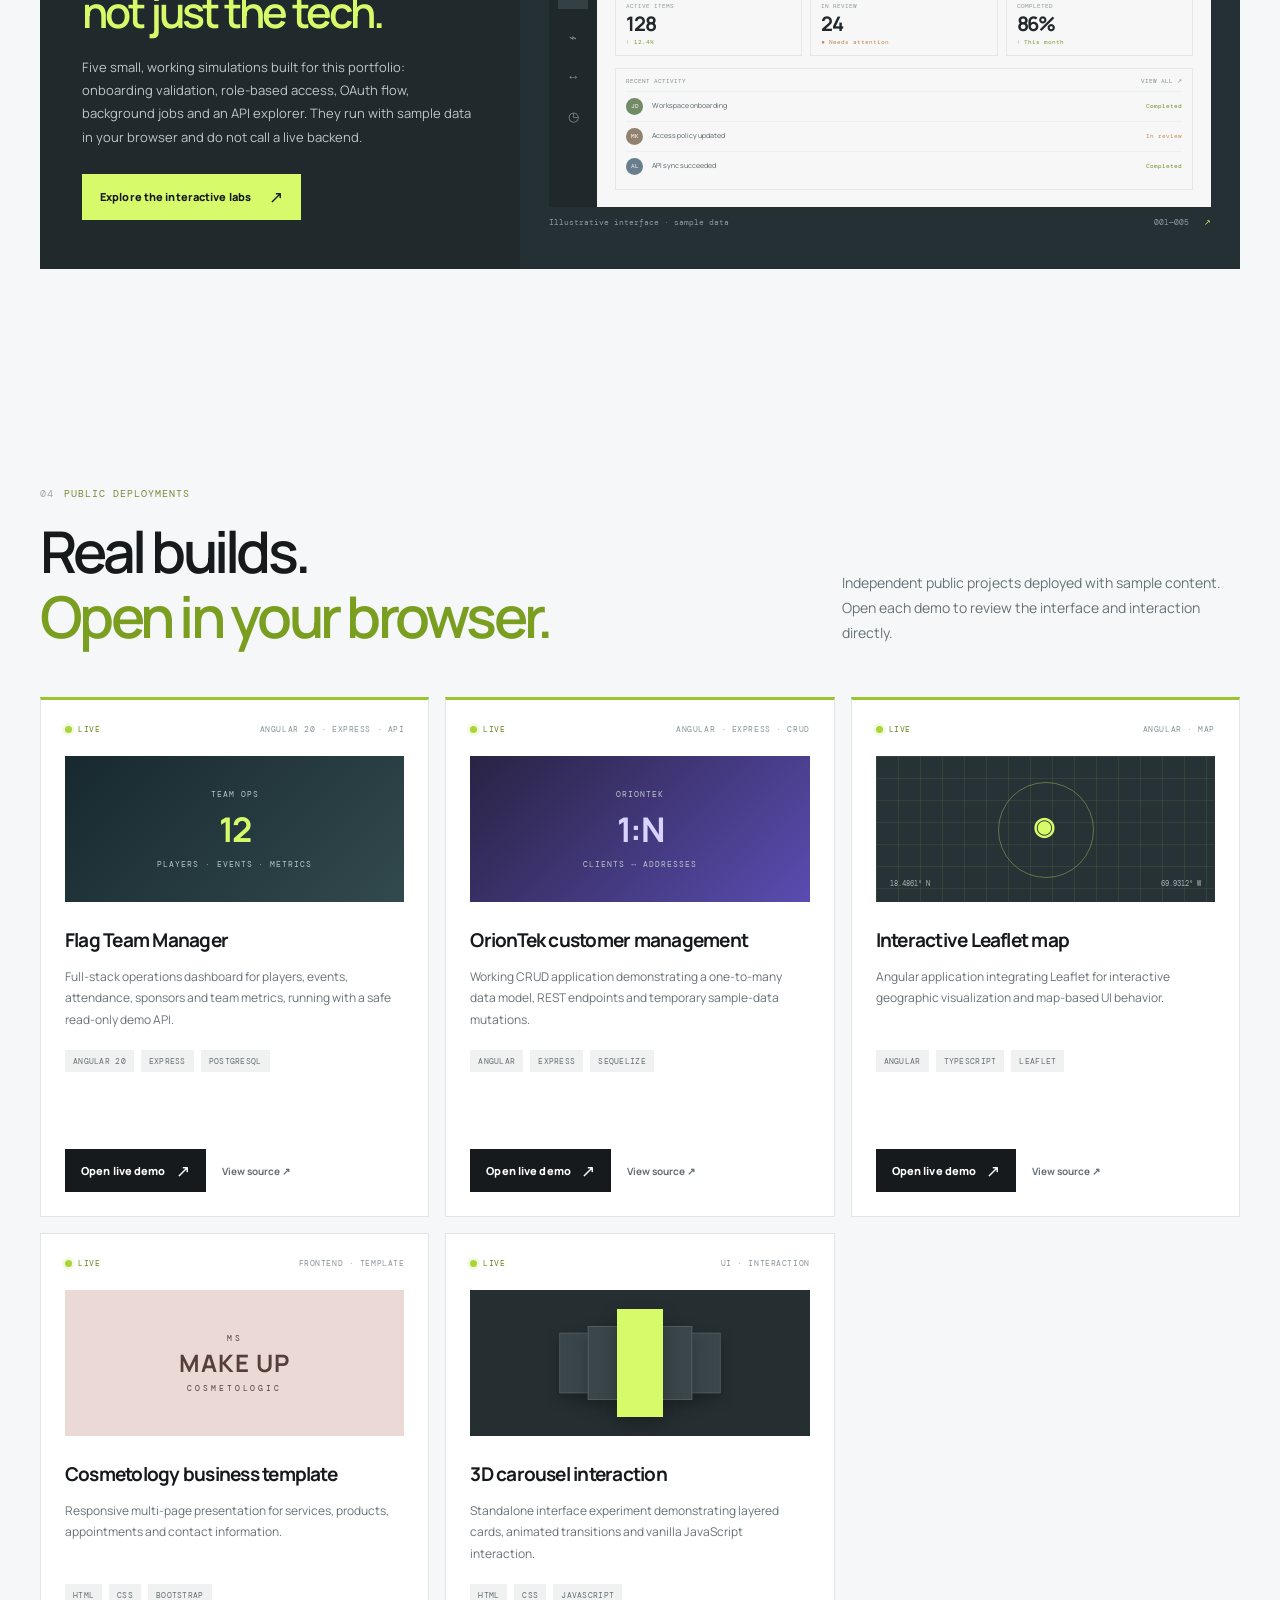
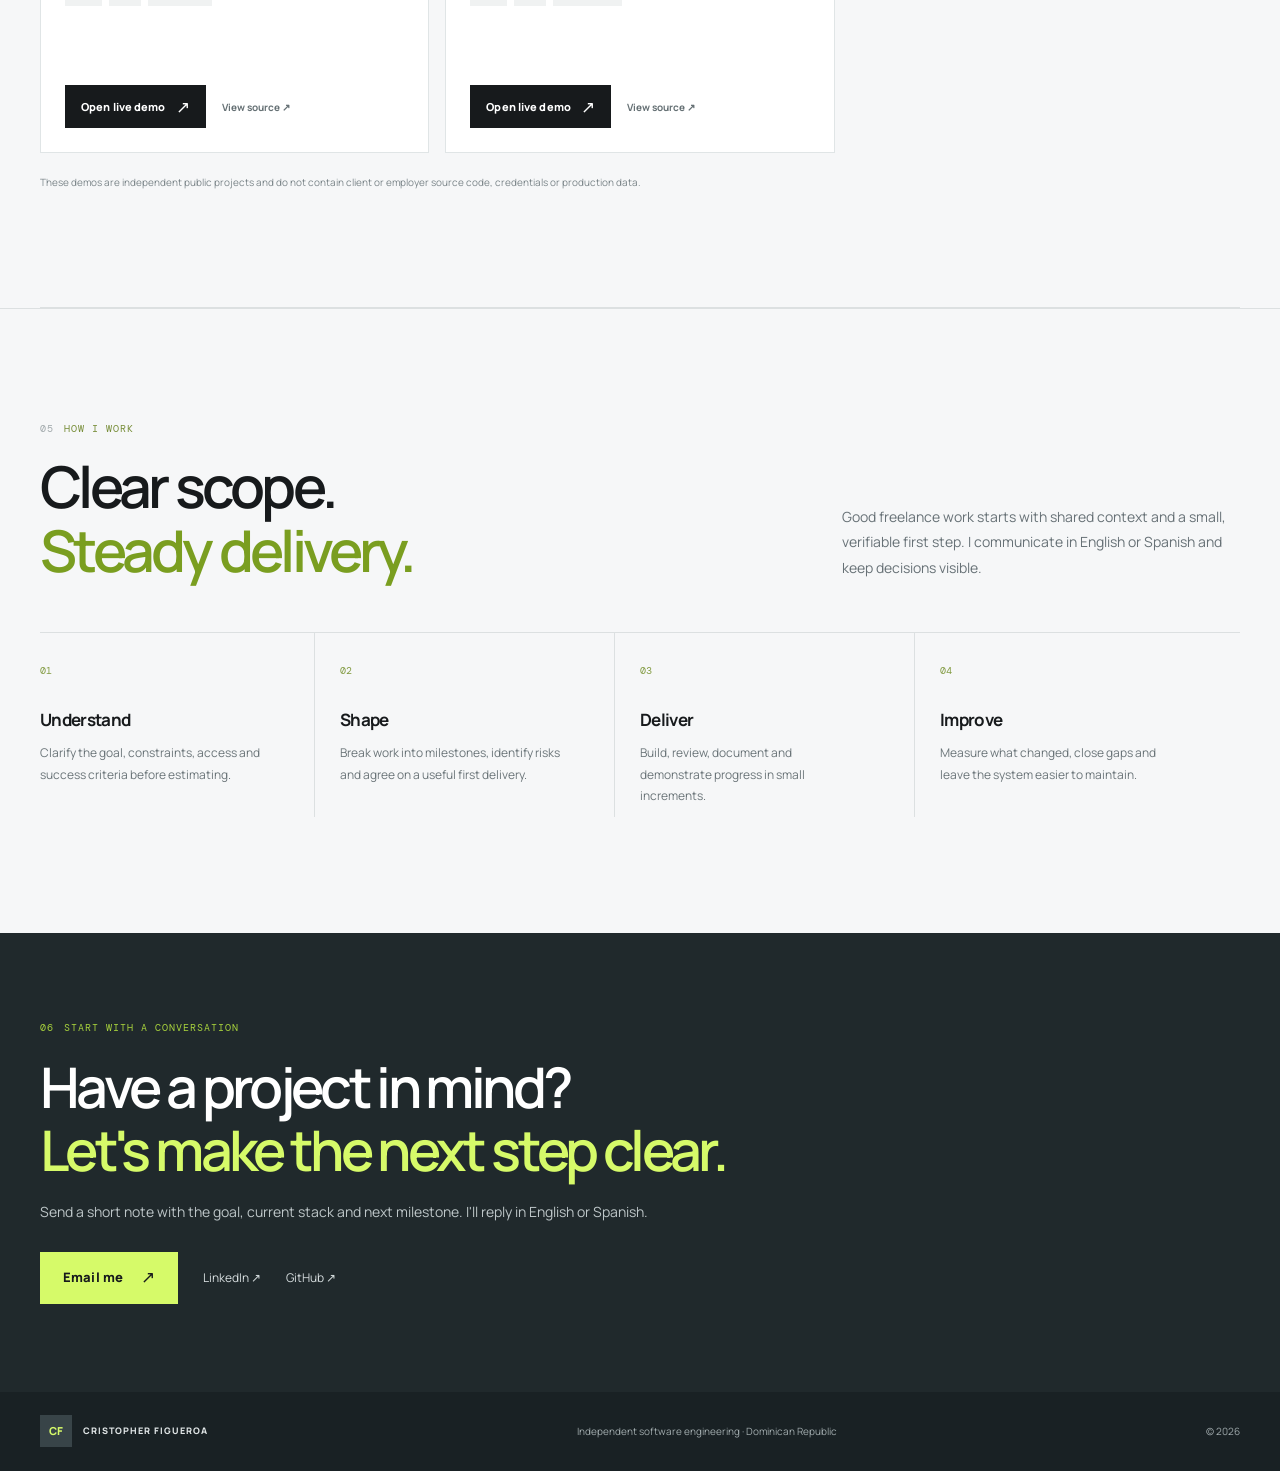
==== commit 5afbafe6: "Present OrionTek demo consistently in portfolio" ====
--- a/index.html
+++ b/index.html
@@ -71,7 +71,7 @@
       <div class="section-heading"><div><div class="eyebrow eyebrow-dark"><span>04</span><span data-i18n="liveEyebrow">PUBLIC DEPLOYMENTS</span></div><h2 data-i18n-html="liveTitle">Real builds.<br><em>Open in your browser.</em></h2></div><p data-i18n="liveLead">Independent public projects deployed with sample content. Open each demo to review the interface and interaction directly.</p></div>
       <div class="live-demo-grid">
         <article class="live-demo-card live-demo-featured"><div class="live-demo-top"><span class="live-demo-status"><i></i> <span data-i18n="liveStatus">LIVE</span></span><span class="live-demo-kind">ANGULAR 20 · EXPRESS · API</span></div><div class="live-demo-visual team-visual"><span>TEAM OPS</span><b>12</b><span>PLAYERS · EVENTS · METRICS</span></div><h3 data-i18n="flagTitle">Flag Team Manager</h3><p data-i18n="flagBody">Full-stack operations dashboard for players, events, attendance, sponsors and team metrics, running with a safe read-only demo API.</p><div class="tag-row"><span>ANGULAR 20</span><span>EXPRESS</span><span>POSTGRESQL</span></div><div class="live-demo-actions"><a class="button button-dark" href="https://flag-team-manager-demo.vercel.app" target="_blank" rel="noopener noreferrer" data-i18n="openDemo">Open live demo <span aria-hidden="true">↗</span></a><a class="source-link" href="https://github.com/CrisDaniel25/flag-team-system/tree/portfolio-demo" target="_blank" rel="noopener noreferrer" data-i18n="viewSource">View source ↗</a></div></article>
-        <article class="live-demo-card live-demo-featured"><div class="live-demo-top"><span class="live-demo-status"><i></i> <span data-i18n="liveStatus">LIVE</span></span><span class="live-demo-kind">ANGULAR · EXPRESS · CRUD</span></div><div class="live-demo-visual customer-visual"><span>CUSTOMER 360</span><b>1:N</b><span>CLIENTS ↔ ADDRESSES</span></div><h3 data-i18n="orionTitle">Customer & address manager</h3><p data-i18n="orionBody">Working CRUD application demonstrating a one-to-many data model, REST endpoints and temporary sample-data mutations.</p><div class="tag-row"><span>ANGULAR</span><span>EXPRESS</span><span>SEQUELIZE</span></div><div class="live-demo-actions"><a class="button button-dark" href="https://customer-address-demo.vercel.app" target="_blank" rel="noopener noreferrer" data-i18n="openDemo">Open live demo <span aria-hidden="true">↗</span></a><a class="source-link" href="https://github.com/CrisDaniel25/PruebaOrionTek/tree/portfolio-demo" target="_blank" rel="noopener noreferrer" data-i18n="viewSource">View source ↗</a></div></article>
+        <article class="live-demo-card live-demo-featured"><div class="live-demo-top"><span class="live-demo-status"><i></i> <span data-i18n="liveStatus">LIVE</span></span><span class="live-demo-kind">ANGULAR · EXPRESS · CRUD</span></div><div class="live-demo-visual customer-visual"><span>ORIONTEK</span><b>1:N</b><span>CLIENTS ↔ ADDRESSES</span></div><h3 data-i18n="orionTitle">OrionTek customer management</h3><p data-i18n="orionBody">Working CRUD application demonstrating a one-to-many data model, REST endpoints and temporary sample-data mutations.</p><div class="tag-row"><span>ANGULAR</span><span>EXPRESS</span><span>SEQUELIZE</span></div><div class="live-demo-actions"><a class="button button-dark" href="https://oriontek-customer-demo.vercel.app" target="_blank" rel="noopener noreferrer" data-i18n="openDemo">Open live demo <span aria-hidden="true">↗</span></a><a class="source-link" href="https://github.com/CrisDaniel25/PruebaOrionTek/tree/portfolio-demo" target="_blank" rel="noopener noreferrer" data-i18n="viewSource">View source ↗</a></div></article>
         <article class="live-demo-card live-demo-featured"><div class="live-demo-top"><span class="live-demo-status"><i></i> <span data-i18n="liveStatus">LIVE</span></span><span class="live-demo-kind">ANGULAR · MAP</span></div><div class="live-demo-visual map-visual"><span>18.4861° N</span><b>◉</b><span>69.9312° W</span></div><h3 data-i18n="leafletTitle">Interactive Leaflet map</h3><p data-i18n="leafletBody">Angular application integrating Leaflet for interactive geographic visualization and map-based UI behavior.</p><div class="tag-row"><span>ANGULAR</span><span>TYPESCRIPT</span><span>LEAFLET</span></div><div class="live-demo-actions"><a class="button button-dark" href="https://cf-leaflet-map.vercel.app" target="_blank" rel="noopener noreferrer" data-i18n="openDemo">Open live demo <span aria-hidden="true">↗</span></a><a class="source-link" href="https://github.com/CrisDaniel25/leaflet-map" target="_blank" rel="noopener noreferrer" data-i18n="viewSource">View source ↗</a></div></article>
         <article class="live-demo-card"><div class="live-demo-top"><span class="live-demo-status"><i></i> <span data-i18n="liveStatus">LIVE</span></span><span class="live-demo-kind">FRONTEND · TEMPLATE</span></div><div class="live-demo-visual beauty-visual"><span>MS</span><b>MAKE UP</b><span>COSMETOLOGIC</span></div><h3 data-i18n="makeupTitle">Cosmetology business template</h3><p data-i18n="makeupBody">Responsive multi-page presentation for services, products, appointments and contact information.</p><div class="tag-row"><span>HTML</span><span>CSS</span><span>BOOTSTRAP</span></div><div class="live-demo-actions"><a class="button button-dark" href="https://cf-makeup-demo.vercel.app" target="_blank" rel="noopener noreferrer" data-i18n="openDemo">Open live demo <span aria-hidden="true">↗</span></a><a class="source-link" href="https://github.com/CrisDaniel25/MS-MakeUp-Cosmetologic-Template" target="_blank" rel="noopener noreferrer" data-i18n="viewSource">View source ↗</a></div></article>
         <article class="live-demo-card"><div class="live-demo-top"><span class="live-demo-status"><i></i> <span data-i18n="liveStatus">LIVE</span></span><span class="live-demo-kind">UI · INTERACTION</span></div><div class="live-demo-visual carousel-visual"><i></i><i></i><i></i><i></i><i></i></div><h3 data-i18n="carouselTitle">3D carousel interaction</h3><p data-i18n="carouselBody">Standalone interface experiment demonstrating layered cards, animated transitions and vanilla JavaScript interaction.</p><div class="tag-row"><span>HTML</span><span>CSS</span><span>JAVASCRIPT</span></div><div class="live-demo-actions"><a class="button button-dark" href="https://cf-3d-carousel.vercel.app" target="_blank" rel="noopener noreferrer" data-i18n="openDemo">Open live demo <span aria-hidden="true">↗</span></a><a class="source-link" href="https://github.com/CrisDaniel25/3D-Carousel-Template" target="_blank" rel="noopener noreferrer" data-i18n="viewSource">View source ↗</a></div></article>
--- a/styles.css
+++ b/styles.css
@@ -2,4 +2,5 @@
 @media(max-width:900px){.section-wrap{width:min(100% - 44px,720px)}.topbar{padding:0 22px}.desktop-nav{gap:19px}.hero{grid-template-columns:1fr 1fr;gap:24px;min-height:610px}.hero h1{font-size:clamp(42px,6vw,62px)}.hero-art{height:400px}.core-card{transform:scale(.9) rotate(-3deg)}.float-node{font-size:8px;padding:8px}.trust-inner{gap:13px;font-size:8px}.section-heading{gap:45px}.work-card{grid-template-columns:54px 1fr 120px;gap:16px}.lab-panel{grid-template-columns:.82fr 1.18fr}.lab-left{padding:38px 28px}.lab-left h2{font-size:37px}.lab-right{padding:22px 17px}}
 @media(max-width:680px){.section-wrap{width:calc(100% - 36px)}.topbar{height:68px;padding:0 18px}.wordmark{font-size:9px;gap:8px}.mark{width:29px;height:29px}.desktop-nav{display:none}.nav-actions{gap:10px}.hero{display:flex;flex-direction:column;align-items:stretch;padding-top:36px;padding-bottom:54px;gap:35px}.hero-copy{padding:0}.hero h1{font-size:clamp(45px,12vw,63px);margin:24px 0 18px}.hero-lead{font-size:14px}.hero-cta{margin:25px 0 32px;gap:17px;flex-wrap:wrap}.button{min-height:48px;padding:0 17px}.text-link{font-size:11px}.hero-facts{gap:22px;padding-top:17px}.hero-facts strong{font-size:16px}.hero-facts span{font-size:9px}.hero-art{height:340px}.core-card{transform:scale(.83) rotate(-3deg);left:calc(50% - 112px);top:calc(50% - 109px)}.orbit-one{left:18px}.orbit-two{left:-8px}.orbit-three{left:18px}.node-api{left:12px;top:66px}.node-data{right:10px;top:110px}.node-cloud{right:16px;bottom:60px}.trust-inner{display:grid;grid-template-columns:repeat(2,1fr);gap:13px 9px;padding:18px 0;font-size:8px}.trust-inner .mono{display:none}.section-block{padding-top:77px;padding-bottom:79px}.section-heading{display:block;margin-bottom:31px}.section-heading h2,.lab-left h2,.contact-wrap h2{font-size:42px}.section-heading>p{margin-top:18px;font-size:13px}.service-grid{grid-template-columns:1fr;gap:10px}.service-card{min-height:0;padding:22px}.service-card h3{margin-top:30px}.service-card p{min-height:0}.tag-row{margin-top:15px}.work-card{grid-template-columns:33px 1fr;gap:12px;padding:23px 0}.work-index{font-size:8px}.work-index span{font-size:16px}.work-meta{font-size:7px;gap:8px;flex-wrap:wrap}.work-main h3{font-size:16px}.work-main p{font-size:12px}.work-main .tag-row span{font-size:7px}.work-outcome{grid-column:2;justify-self:start;font-size:9px;margin-top:4px}.portfolio-note{padding:14px;gap:9px}.portfolio-note p{font-size:10px}.lab-callout{padding-top:62px;padding-bottom:62px}.lab-panel{grid-template-columns:1fr}.lab-left{padding:33px 24px 29px}.lab-left h2{font-size:39px}.lab-left>p{font-size:12px}.lab-right{padding:18px 12px}.lab-preview{min-height:225px;grid-template-columns:35px 1fr}.preview-sidebar{gap:15px;font-size:11px}.preview-content{padding:13px 10px}.preview-head strong{font-size:11px}.preview-head span,.preview-crumb{font-size:6px}.preview-stats{gap:4px}.preview-stats div{padding:7px}.preview-stats b{font-size:16px}.preview-table{padding:7px}.preview-table p{font-size:6px;grid-template-columns:17px 1fr auto}.preview-table p b{font-size:5px}.steps{grid-template-columns:repeat(2,1fr);row-gap:16px}.steps article{margin-right:12px;padding-right:12px}.steps article:nth-child(2){border-right:0;margin-right:0}.steps h3{margin-top:15px}.steps p{font-size:11px}.contact-wrap{padding-top:69px;padding-bottom:69px}.contact-wrap>p{font-size:13px}.contact-actions{flex-wrap:wrap;gap:18px}.footer-inner{padding:17px 0;min-height:90px;display:grid;grid-template-columns:1fr auto;gap:8px}.footer-inner>span:nth-child(2){grid-column:1/-1;grid-row:2}.footer-inner>span{font-size:9px}.footer .wordmark{font-size:8px}}
 @media(prefers-reduced-motion:reduce){html{scroll-behavior:auto}*,*:before,*:after{transition:none!important;animation:none!important}.reveal{opacity:1;transform:none}}
-.live-demos-section{border-bottom:1px solid var(--line)}.live-demo-grid{display:grid;grid-template-columns:repeat(3,1fr);gap:16px}.live-demo-card{background:#fff;border:1px solid #e0e5e6;padding:24px;display:flex;flex-direction:column;min-height:520px}.live-demo-featured{border-top:3px solid #9bc52c}.live-demo-top{display:flex;align-items:center;justify-content:space-between;font:8px var(--mono);letter-spacing:.07em;color:#899397}.live-demo-status{display:inline-flex;align-items:center;gap:6px;color:#67861c}.live-demo-status i{width:7px;height:7px;border-radius:50%;background:#a9d637;box-shadow:0 0 0 3px rgba(169,214,55,.14)}.live-demo-kind{color:#8a9498}.live-demo-visual{height:146px;margin:22px 0 23px;background:#222c2f;color:#e7ecec;position:relative;overflow:hidden}.map-visual{display:flex;align-items:flex-end;justify-content:space-between;padding:14px;background-color:#263236;background-image:linear-gradient(rgba(214,250,105,.08) 1px,transparent 1px),linear-gradient(90deg,rgba(214,250,105,.08) 1px,transparent 1px);background-size:22px 22px;font:7px var(--mono);color:#aeb9bb}.map-visual:after{content:"";position:absolute;width:94px;height:94px;border:1px solid rgba(214,250,105,.34);border-radius:50%;left:calc(50% - 47px);top:26px}.map-visual b{position:absolute;left:calc(50% - 12px);top:54px;color:var(--lime);font-size:25px;z-index:2}.beauty-visual{background:#ead9d4;color:#563f3b;display:flex;flex-direction:column;align-items:center;justify-content:center;letter-spacing:.18em}.beauty-visual span{font:8px var(--mono)}.beauty-visual b{font-size:24px;letter-spacing:.04em}.carousel-visual{display:flex;align-items:center;justify-content:center;gap:0;background:#252e31}.carousel-visual i{display:block;width:46px;height:84px;background:#3a4649;border:1px solid #536164;box-shadow:0 8px 18px rgba(0,0,0,.25);margin:-7px}.carousel-visual i:nth-child(3){height:108px;background:#d6fa69;border-color:#d6fa69;z-index:3}.carousel-visual i:nth-child(2),.carousel-visual i:nth-child(4){transform:scale(.88);z-index:2}.carousel-visual i:nth-child(1),.carousel-visual i:nth-child(5){transform:scale(.72)}.live-demo-card h3{font-size:19px;letter-spacing:-.04em;margin:0 0 9px}.live-demo-card>p{font-size:12px;line-height:1.8;color:#687277;margin:0;min-height:66px}.live-demo-card .tag-row{margin-top:18px}.live-demo-actions{display:flex;align-items:center;gap:16px;margin-top:auto;padding-top:25px}.live-demo-actions .button{min-height:43px;padding:0 15px;font-size:11px;gap:10px}.source-link{font-size:10px;font-weight:700;color:#657074}.source-link:hover{color:#6f8f1f}.live-demo-note{margin:21px 0 0!important;min-height:0!important;font-size:10px!important;color:#7b8589!important}.desktop-nav{gap:28px}@media(max-width:900px){.live-demo-grid{grid-template-columns:1fr 1fr}.live-demo-card:last-child{grid-column:1/-1}}@media(max-width:680px){.live-demo-grid{grid-template-columns:1fr}.live-demo-card:last-child{grid-column:auto}.live-demo-card{min-height:auto}.live-demo-actions{margin-top:22px}.desktop-nav a[href="#live-demos"]{display:none}}+.live-demos-section{border-bottom:1px solid var(--line)}.live-demo-grid{display:grid;grid-template-columns:repeat(3,1fr);gap:16px}.live-demo-card{background:#fff;border:1px solid #e0e5e6;padding:24px;display:flex;flex-direction:column;min-height:520px}.live-demo-featured{border-top:3px solid #9bc52c}.live-demo-top{display:flex;align-items:center;justify-content:space-between;font:8px var(--mono);letter-spacing:.07em;color:#899397}.live-demo-status{display:inline-flex;align-items:center;gap:6px;color:#67861c}.live-demo-status i{width:7px;height:7px;border-radius:50%;background:#a9d637;box-shadow:0 0 0 3px rgba(169,214,55,.14)}.live-demo-kind{color:#8a9498}.live-demo-visual{height:146px;margin:22px 0 23px;background:#222c2f;color:#e7ecec;position:relative;overflow:hidden}.map-visual{display:flex;align-items:flex-end;justify-content:space-between;padding:14px;background-color:#263236;background-image:linear-gradient(rgba(214,250,105,.08) 1px,transparent 1px),linear-gradient(90deg,rgba(214,250,105,.08) 1px,transparent 1px);background-size:22px 22px;font:7px var(--mono);color:#aeb9bb}.map-visual:after{content:"";position:absolute;width:94px;height:94px;border:1px solid rgba(214,250,105,.34);border-radius:50%;left:calc(50% - 47px);top:26px}.map-visual b{position:absolute;left:calc(50% - 12px);top:54px;color:var(--lime);font-size:25px;z-index:2}.beauty-visual{background:#ead9d4;color:#563f3b;display:flex;flex-direction:column;align-items:center;justify-content:center;letter-spacing:.18em}.beauty-visual span{font:8px var(--mono)}.beauty-visual b{font-size:24px;letter-spacing:.04em}.carousel-visual{display:flex;align-items:center;justify-content:center;gap:0;background:#252e31}.carousel-visual i{display:block;width:46px;height:84px;background:#3a4649;border:1px solid #536164;box-shadow:0 8px 18px rgba(0,0,0,.25);margin:-7px}.carousel-visual i:nth-child(3){height:108px;background:#d6fa69;border-color:#d6fa69;z-index:3}.carousel-visual i:nth-child(2),.carousel-visual i:nth-child(4){transform:scale(.88);z-index:2}.carousel-visual i:nth-child(1),.carousel-visual i:nth-child(5){transform:scale(.72)}.live-demo-card h3{font-size:19px;letter-spacing:-.04em;margin:0 0 9px}.live-demo-card>p{font-size:12px;line-height:1.8;color:#687277;margin:0;min-height:66px}.live-demo-card .tag-row{margin-top:18px}.live-demo-actions{display:flex;align-items:center;gap:16px;margin-top:auto;padding-top:25px}.live-demo-actions .button{min-height:43px;padding:0 15px;font-size:11px;gap:10px}.source-link{font-size:10px;font-weight:700;color:#657074}.source-link:hover{color:#6f8f1f}.live-demo-note{margin:21px 0 0!important;min-height:0!important;font-size:10px!important;color:#7b8589!important}.desktop-nav{gap:28px}@media(max-width:900px){.live-demo-grid{grid-template-columns:1fr 1fr}.live-demo-card:last-child{grid-column:1/-1}}@media(max-width:680px){.live-demo-grid{grid-template-columns:1fr}.live-demo-card:last-child{grid-column:auto}.live-demo-card{min-height:auto}.live-demo-actions{margin-top:22px}.desktop-nav a[href="#live-demos"]{display:none}}
+.team-visual,.customer-visual{display:flex;flex-direction:column;align-items:center;justify-content:center;gap:7px;background:linear-gradient(135deg,#17292e,#32494e);font:8px var(--mono);letter-spacing:.12em;color:#b8c5c7}.team-visual b,.customer-visual b{font:700 34px Manrope,sans-serif;letter-spacing:-.05em;color:#d6fa69}.customer-visual{background:linear-gradient(135deg,#292343,#5a4cb1)}.customer-visual b{color:#d9d4ff}
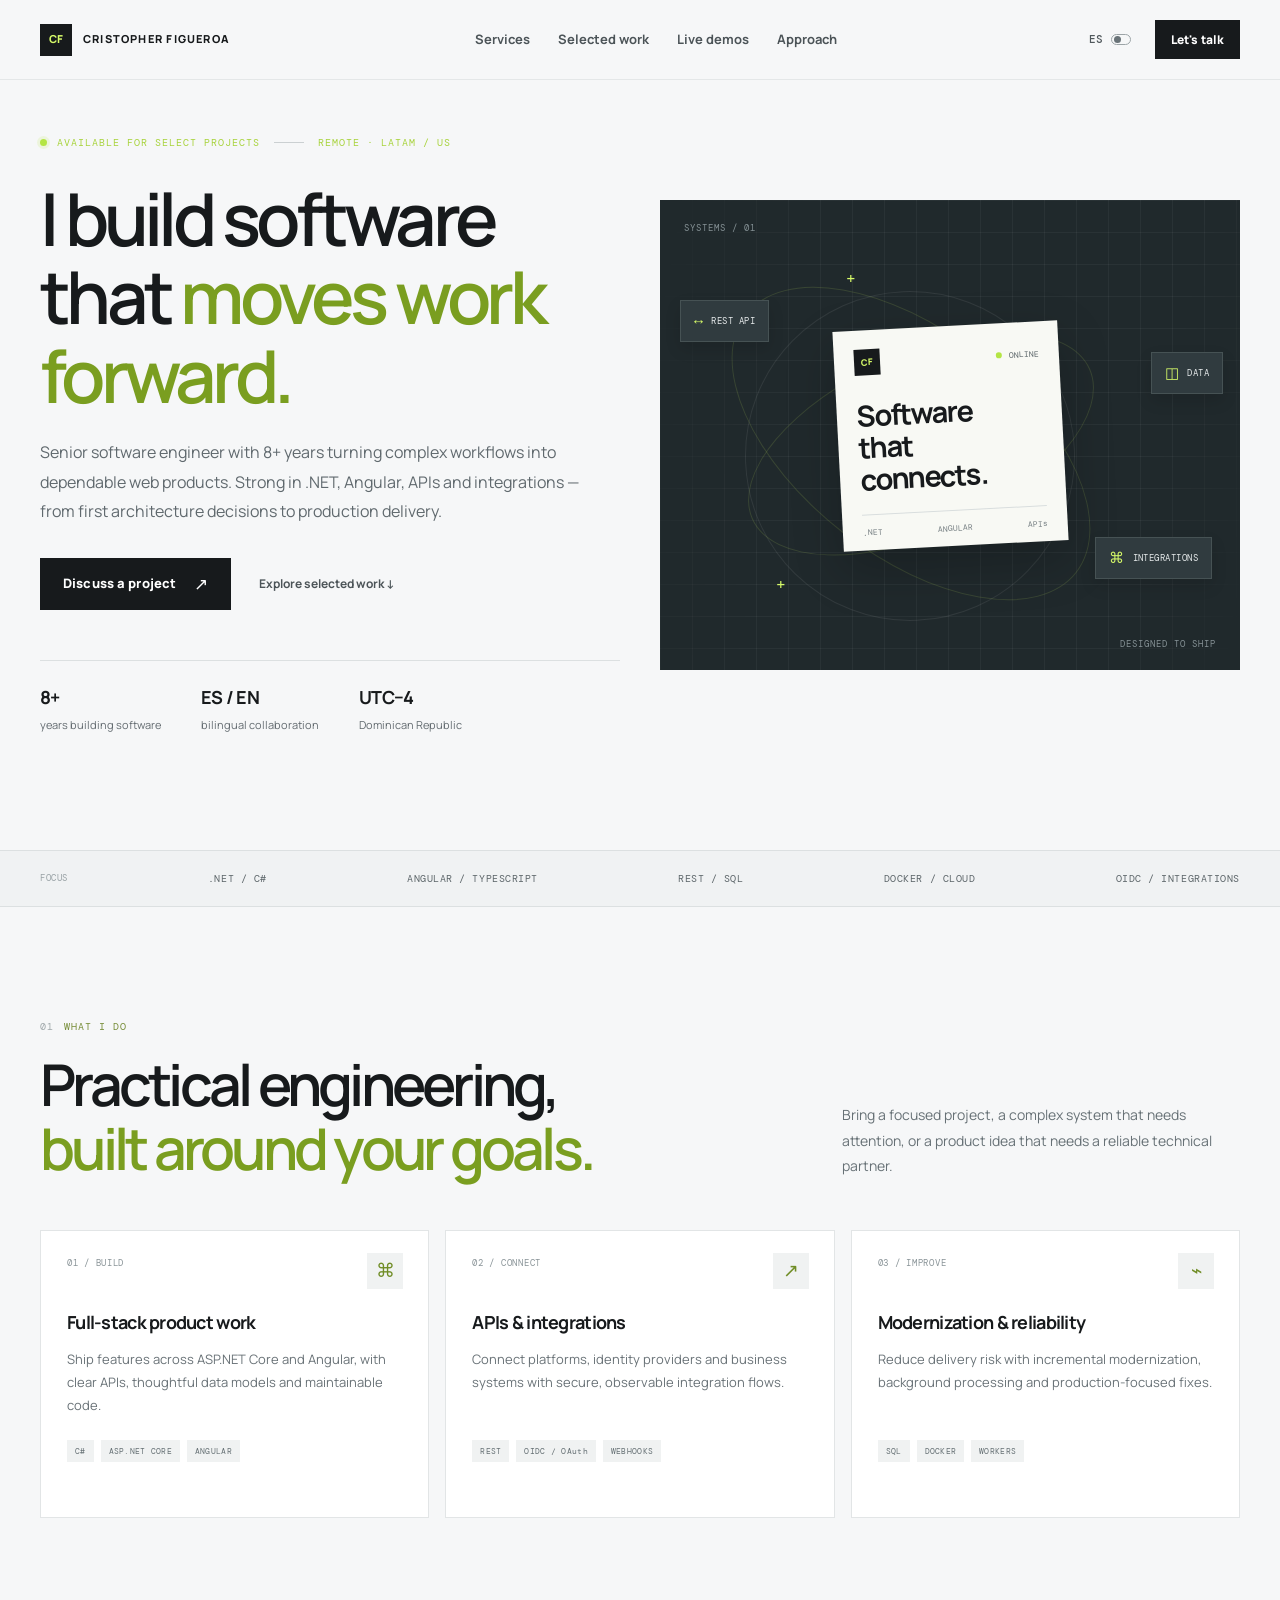
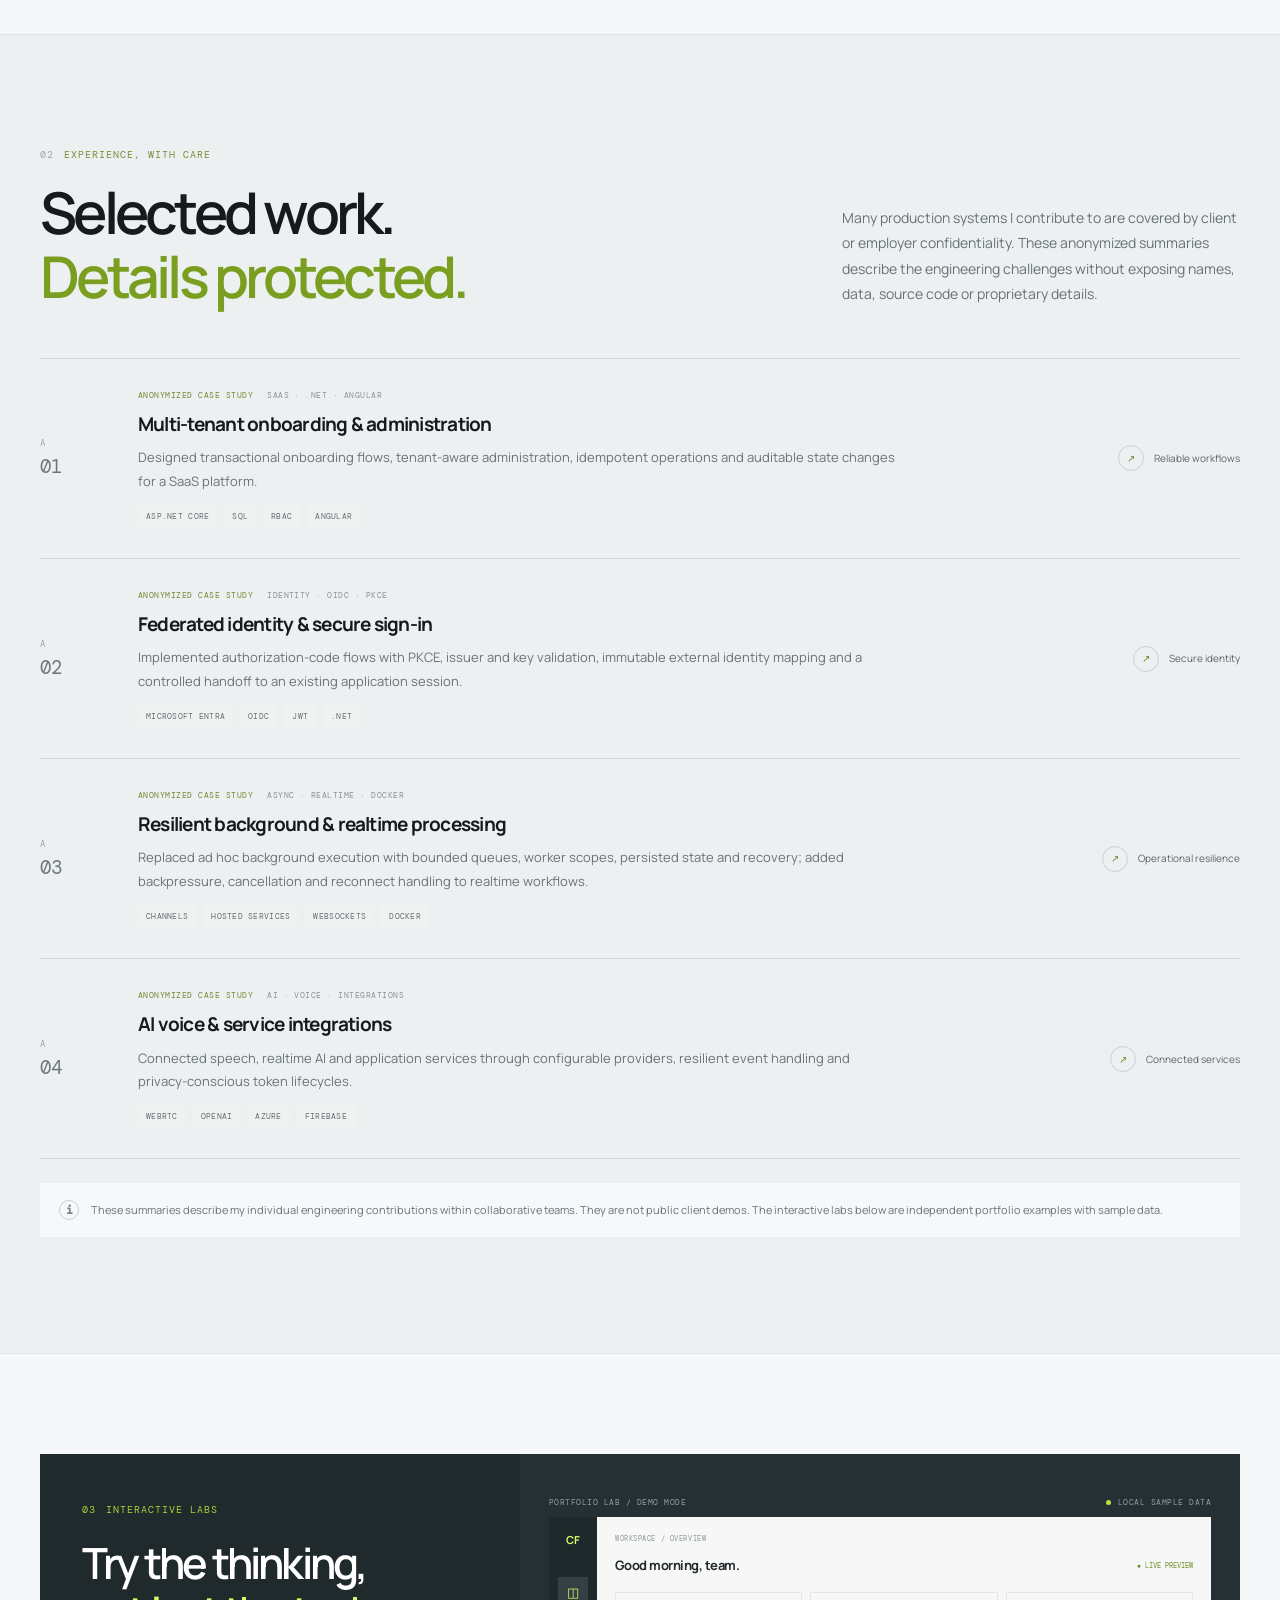
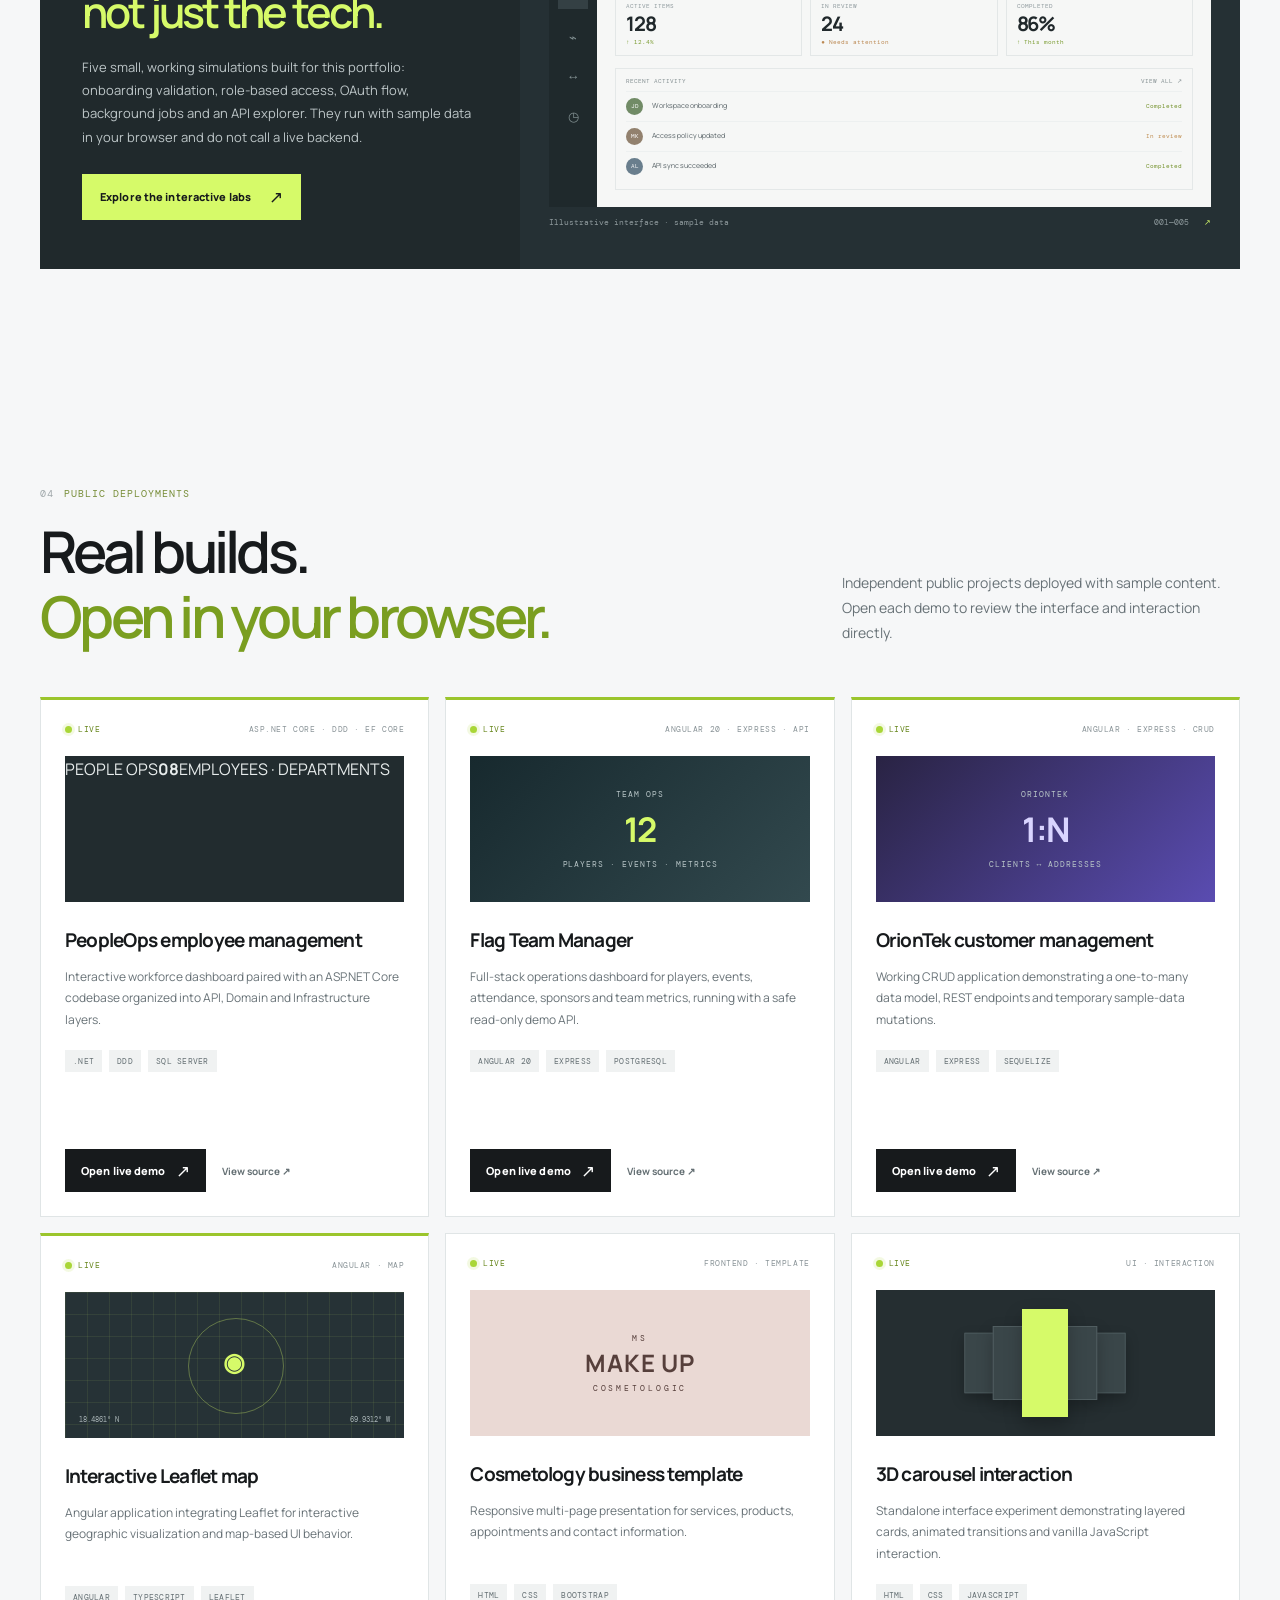
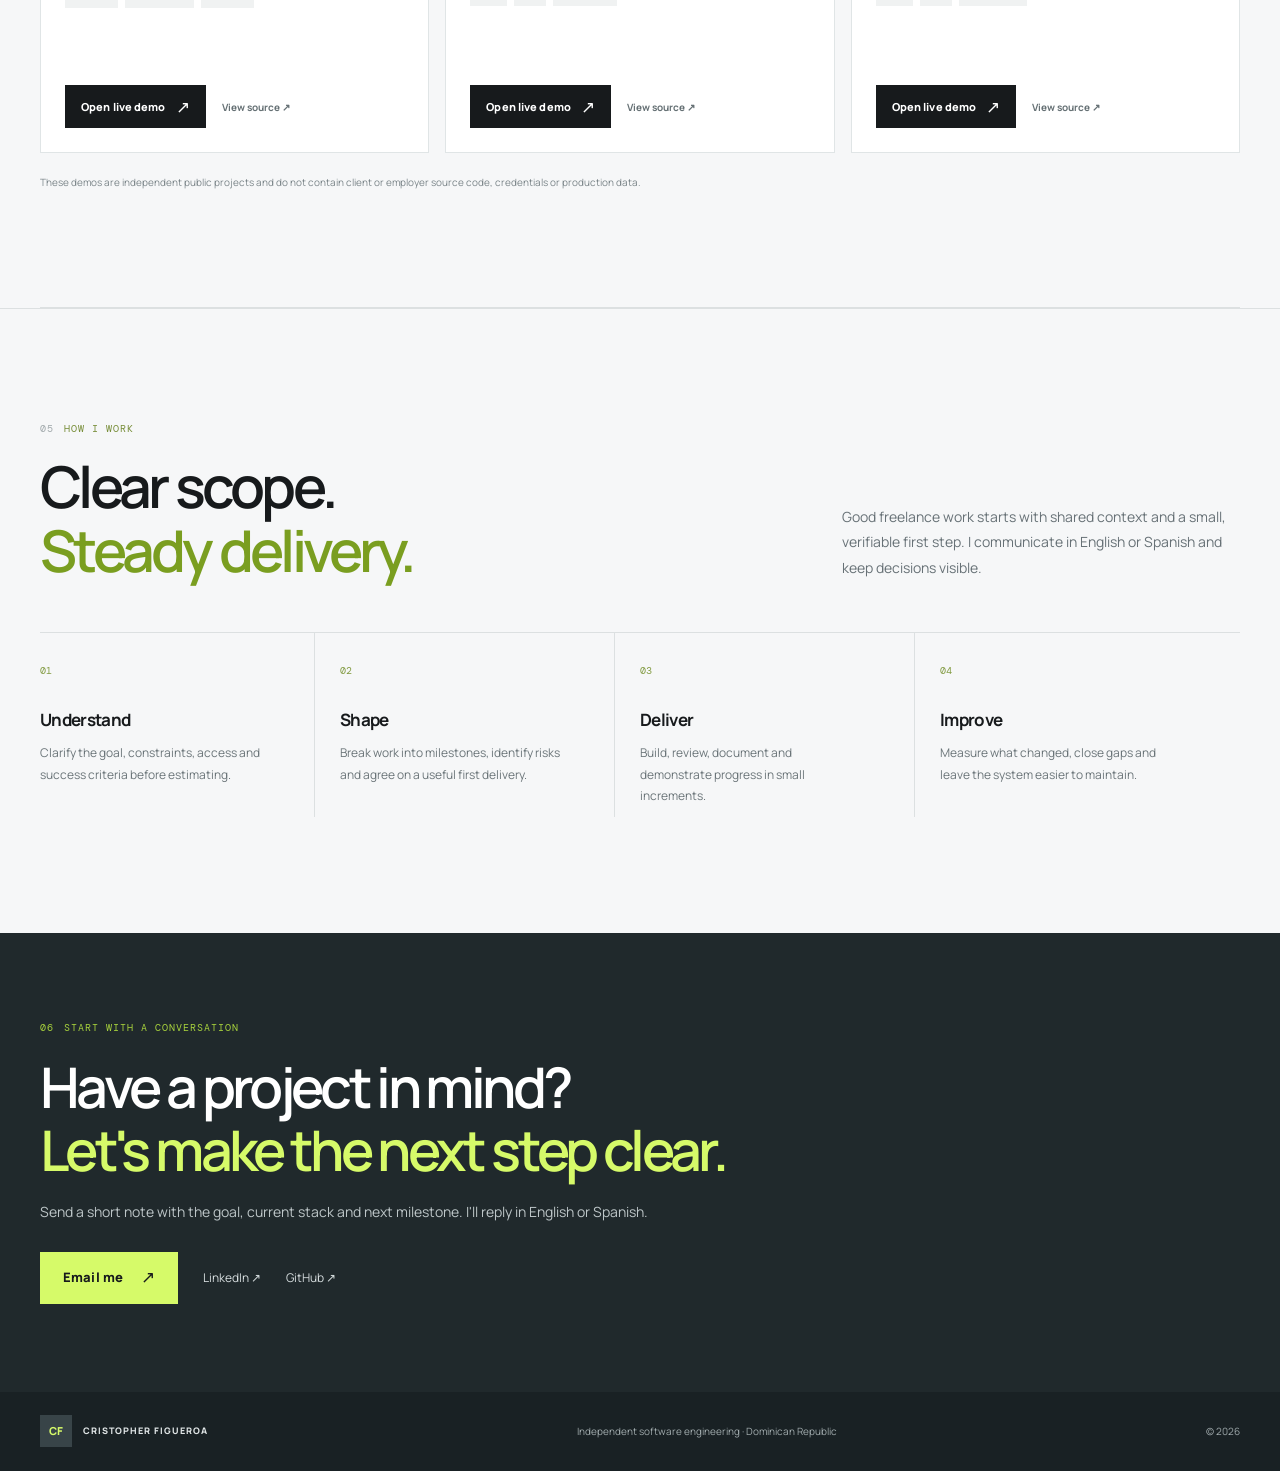
==== commit 77b31c15: "Add PeopleOps employee management live demo" ====
--- a/index.html
+++ b/index.html
@@ -70,6 +70,7 @@
     <section class="section-wrap section-block live-demos-section" id="live-demos">
       <div class="section-heading"><div><div class="eyebrow eyebrow-dark"><span>04</span><span data-i18n="liveEyebrow">PUBLIC DEPLOYMENTS</span></div><h2 data-i18n-html="liveTitle">Real builds.<br><em>Open in your browser.</em></h2></div><p data-i18n="liveLead">Independent public projects deployed with sample content. Open each demo to review the interface and interaction directly.</p></div>
       <div class="live-demo-grid">
+        <article class="live-demo-card live-demo-featured"><div class="live-demo-top"><span class="live-demo-status"><i></i> <span data-i18n="liveStatus">LIVE</span></span><span class="live-demo-kind">ASP.NET CORE · DDD · EF CORE</span></div><div class="live-demo-visual people-visual"><span>PEOPLE OPS</span><b>08</b><span>EMPLOYEES · DEPARTMENTS</span></div><h3 data-i18n="peopleTitle">PeopleOps employee management</h3><p data-i18n="peopleBody">Interactive workforce dashboard paired with an ASP.NET Core codebase organized into API, Domain and Infrastructure layers.</p><div class="tag-row"><span>.NET</span><span>DDD</span><span>SQL SERVER</span></div><div class="live-demo-actions"><a class="button button-dark" href="https://peopleops-employee-demo.vercel.app" target="_blank" rel="noopener noreferrer" data-i18n="openDemo">Open live demo <span aria-hidden="true">↗</span></a><a class="source-link" href="https://github.com/CrisDaniel25/EmployeeManagement/tree/portfolio-demo" target="_blank" rel="noopener noreferrer" data-i18n="viewSource">View source ↗</a></div></article>
         <article class="live-demo-card live-demo-featured"><div class="live-demo-top"><span class="live-demo-status"><i></i> <span data-i18n="liveStatus">LIVE</span></span><span class="live-demo-kind">ANGULAR 20 · EXPRESS · API</span></div><div class="live-demo-visual team-visual"><span>TEAM OPS</span><b>12</b><span>PLAYERS · EVENTS · METRICS</span></div><h3 data-i18n="flagTitle">Flag Team Manager</h3><p data-i18n="flagBody">Full-stack operations dashboard for players, events, attendance, sponsors and team metrics, running with a safe read-only demo API.</p><div class="tag-row"><span>ANGULAR 20</span><span>EXPRESS</span><span>POSTGRESQL</span></div><div class="live-demo-actions"><a class="button button-dark" href="https://flag-team-manager-demo.vercel.app" target="_blank" rel="noopener noreferrer" data-i18n="openDemo">Open live demo <span aria-hidden="true">↗</span></a><a class="source-link" href="https://github.com/CrisDaniel25/flag-team-system/tree/portfolio-demo" target="_blank" rel="noopener noreferrer" data-i18n="viewSource">View source ↗</a></div></article>
         <article class="live-demo-card live-demo-featured"><div class="live-demo-top"><span class="live-demo-status"><i></i> <span data-i18n="liveStatus">LIVE</span></span><span class="live-demo-kind">ANGULAR · EXPRESS · CRUD</span></div><div class="live-demo-visual customer-visual"><span>ORIONTEK</span><b>1:N</b><span>CLIENTS ↔ ADDRESSES</span></div><h3 data-i18n="orionTitle">OrionTek customer management</h3><p data-i18n="orionBody">Working CRUD application demonstrating a one-to-many data model, REST endpoints and temporary sample-data mutations.</p><div class="tag-row"><span>ANGULAR</span><span>EXPRESS</span><span>SEQUELIZE</span></div><div class="live-demo-actions"><a class="button button-dark" href="https://oriontek-customer-demo.vercel.app" target="_blank" rel="noopener noreferrer" data-i18n="openDemo">Open live demo <span aria-hidden="true">↗</span></a><a class="source-link" href="https://github.com/CrisDaniel25/PruebaOrionTek/tree/portfolio-demo" target="_blank" rel="noopener noreferrer" data-i18n="viewSource">View source ↗</a></div></article>
         <article class="live-demo-card live-demo-featured"><div class="live-demo-top"><span class="live-demo-status"><i></i> <span data-i18n="liveStatus">LIVE</span></span><span class="live-demo-kind">ANGULAR · MAP</span></div><div class="live-demo-visual map-visual"><span>18.4861° N</span><b>◉</b><span>69.9312° W</span></div><h3 data-i18n="leafletTitle">Interactive Leaflet map</h3><p data-i18n="leafletBody">Angular application integrating Leaflet for interactive geographic visualization and map-based UI behavior.</p><div class="tag-row"><span>ANGULAR</span><span>TYPESCRIPT</span><span>LEAFLET</span></div><div class="live-demo-actions"><a class="button button-dark" href="https://cf-leaflet-map.vercel.app" target="_blank" rel="noopener noreferrer" data-i18n="openDemo">Open live demo <span aria-hidden="true">↗</span></a><a class="source-link" href="https://github.com/CrisDaniel25/leaflet-map" target="_blank" rel="noopener noreferrer" data-i18n="viewSource">View source ↗</a></div></article>
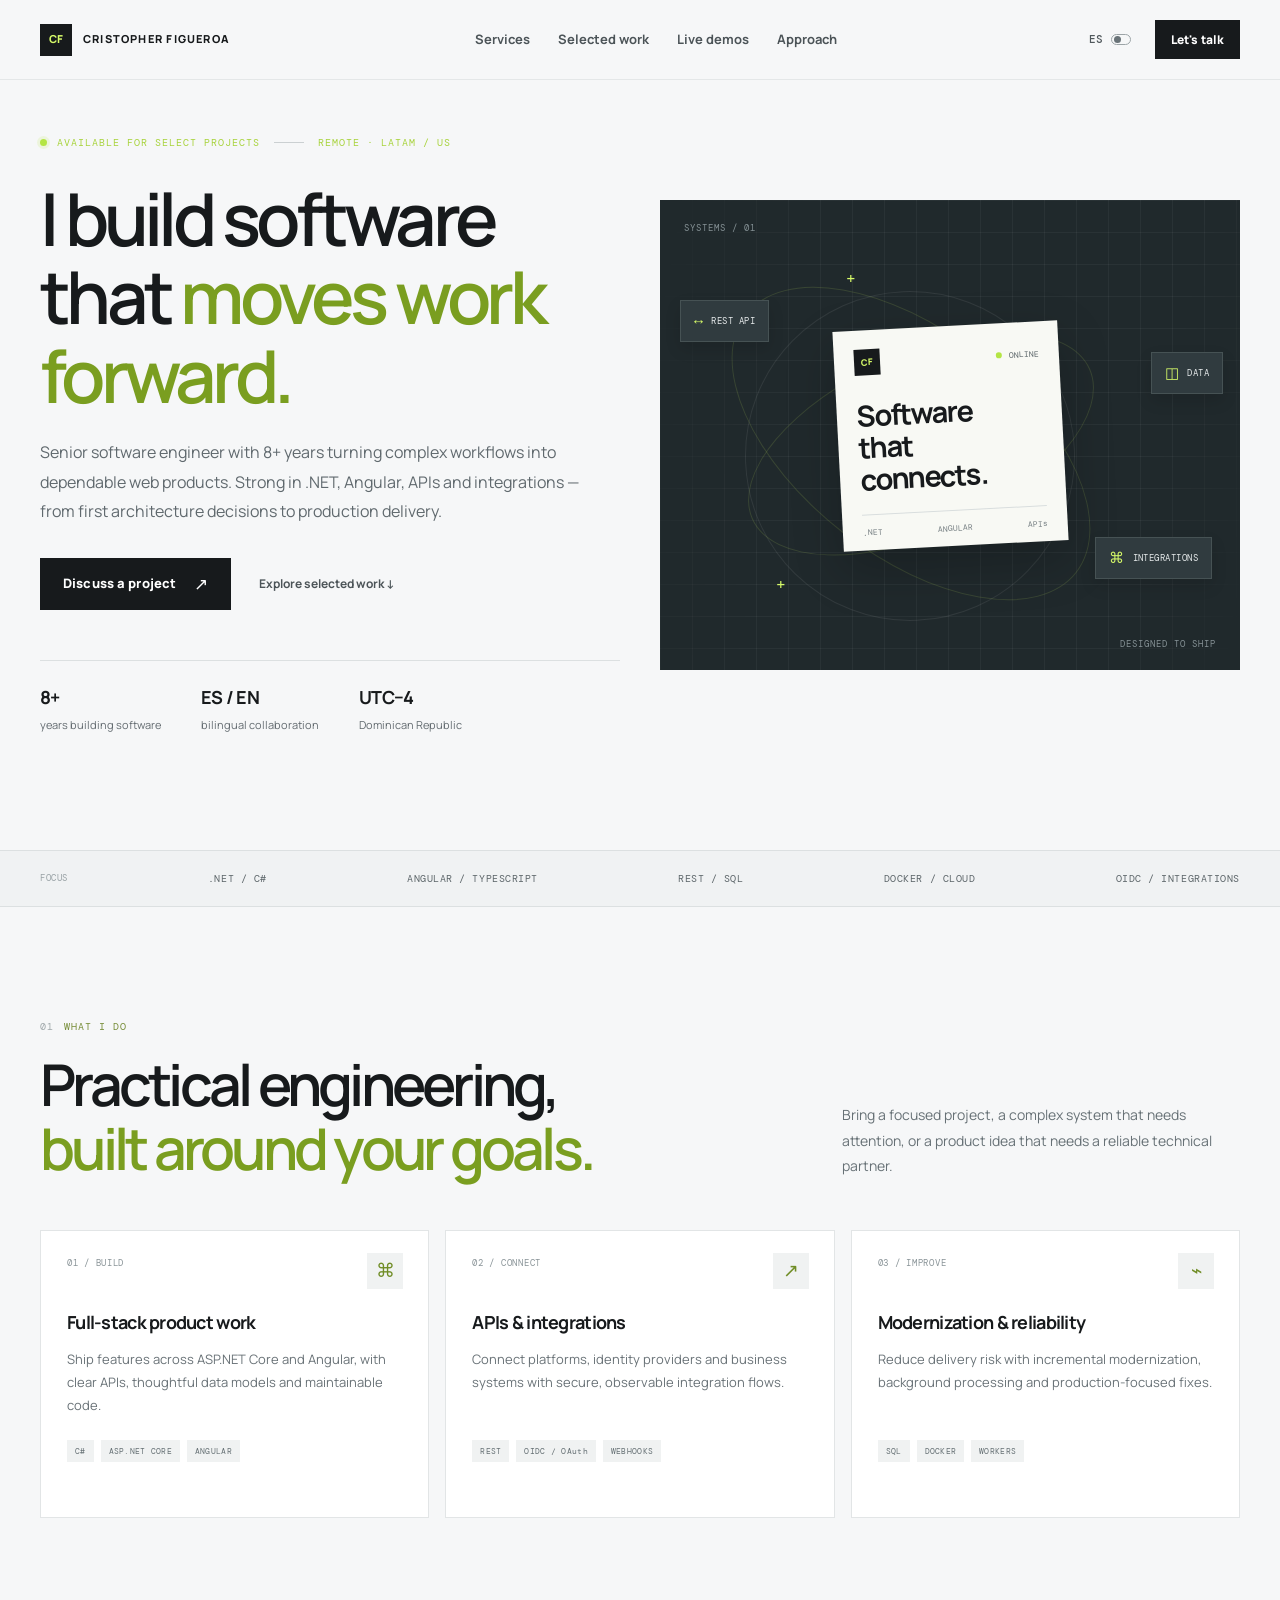
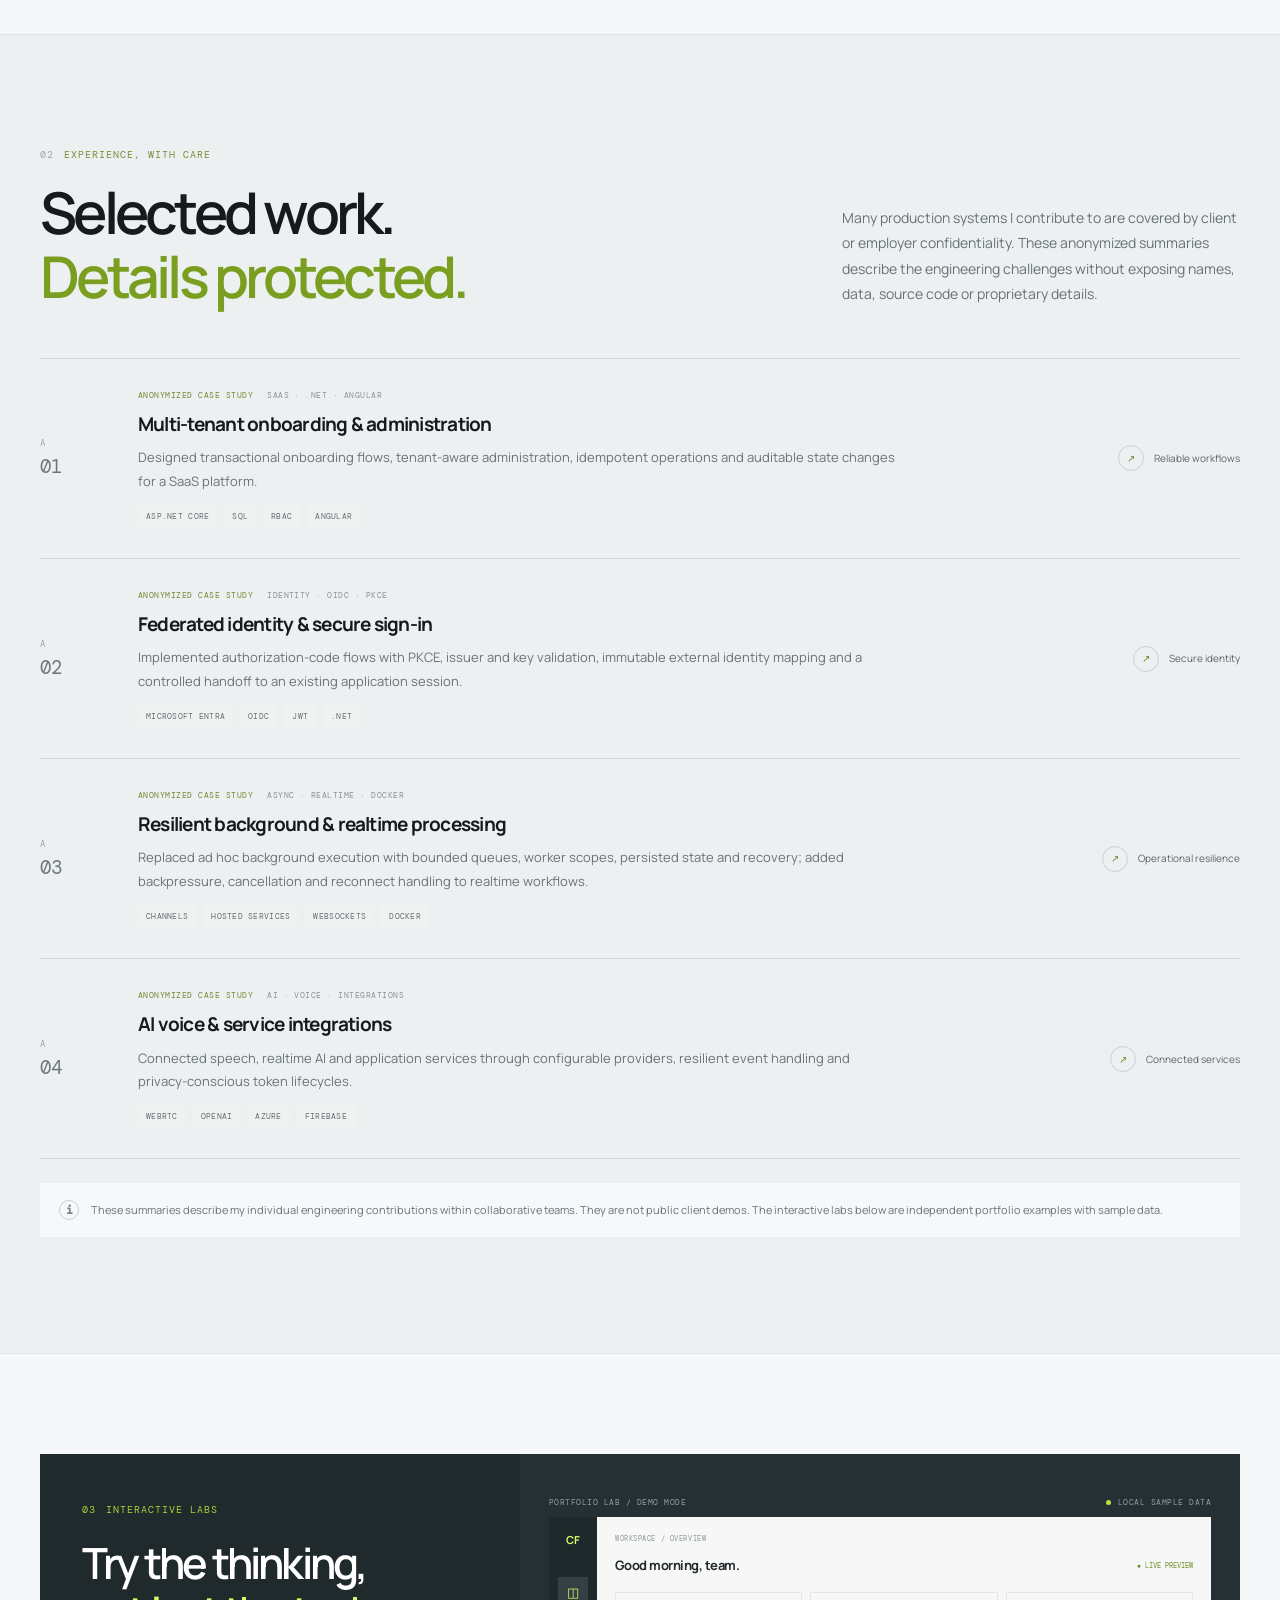
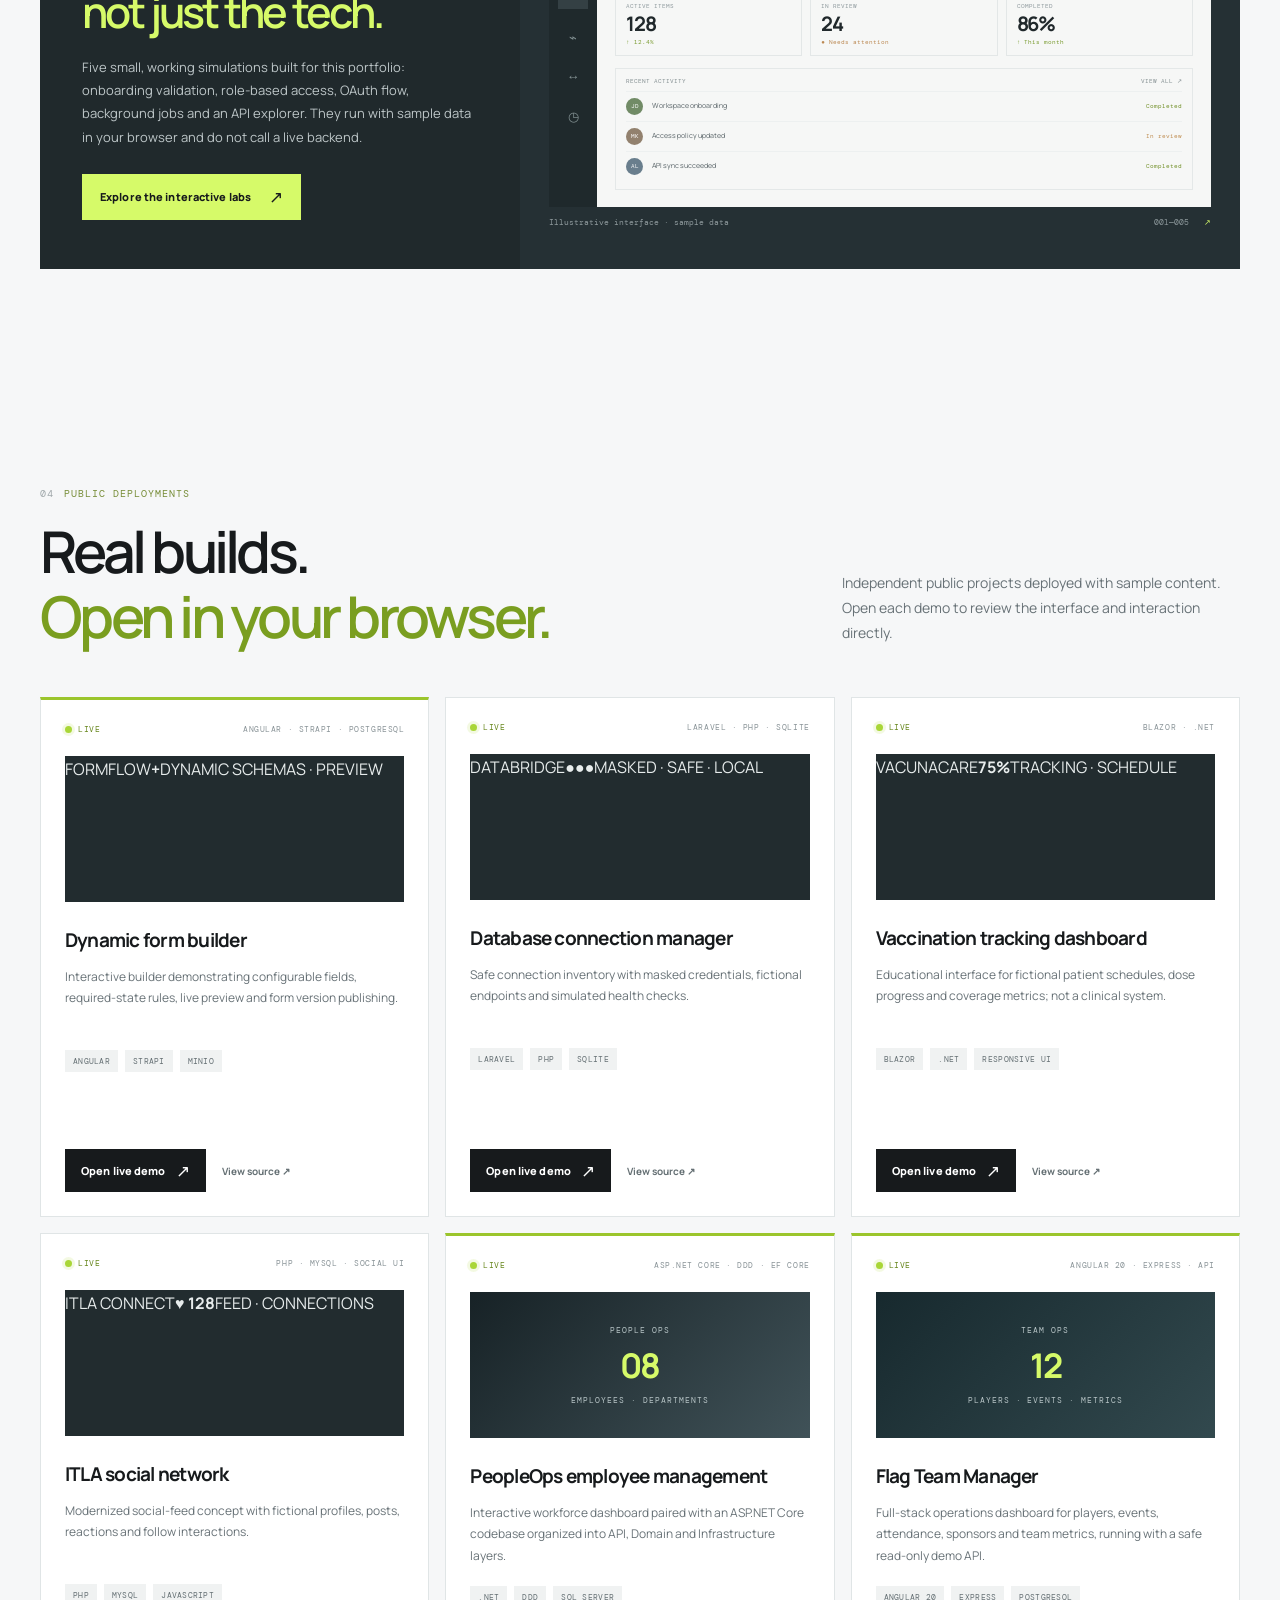
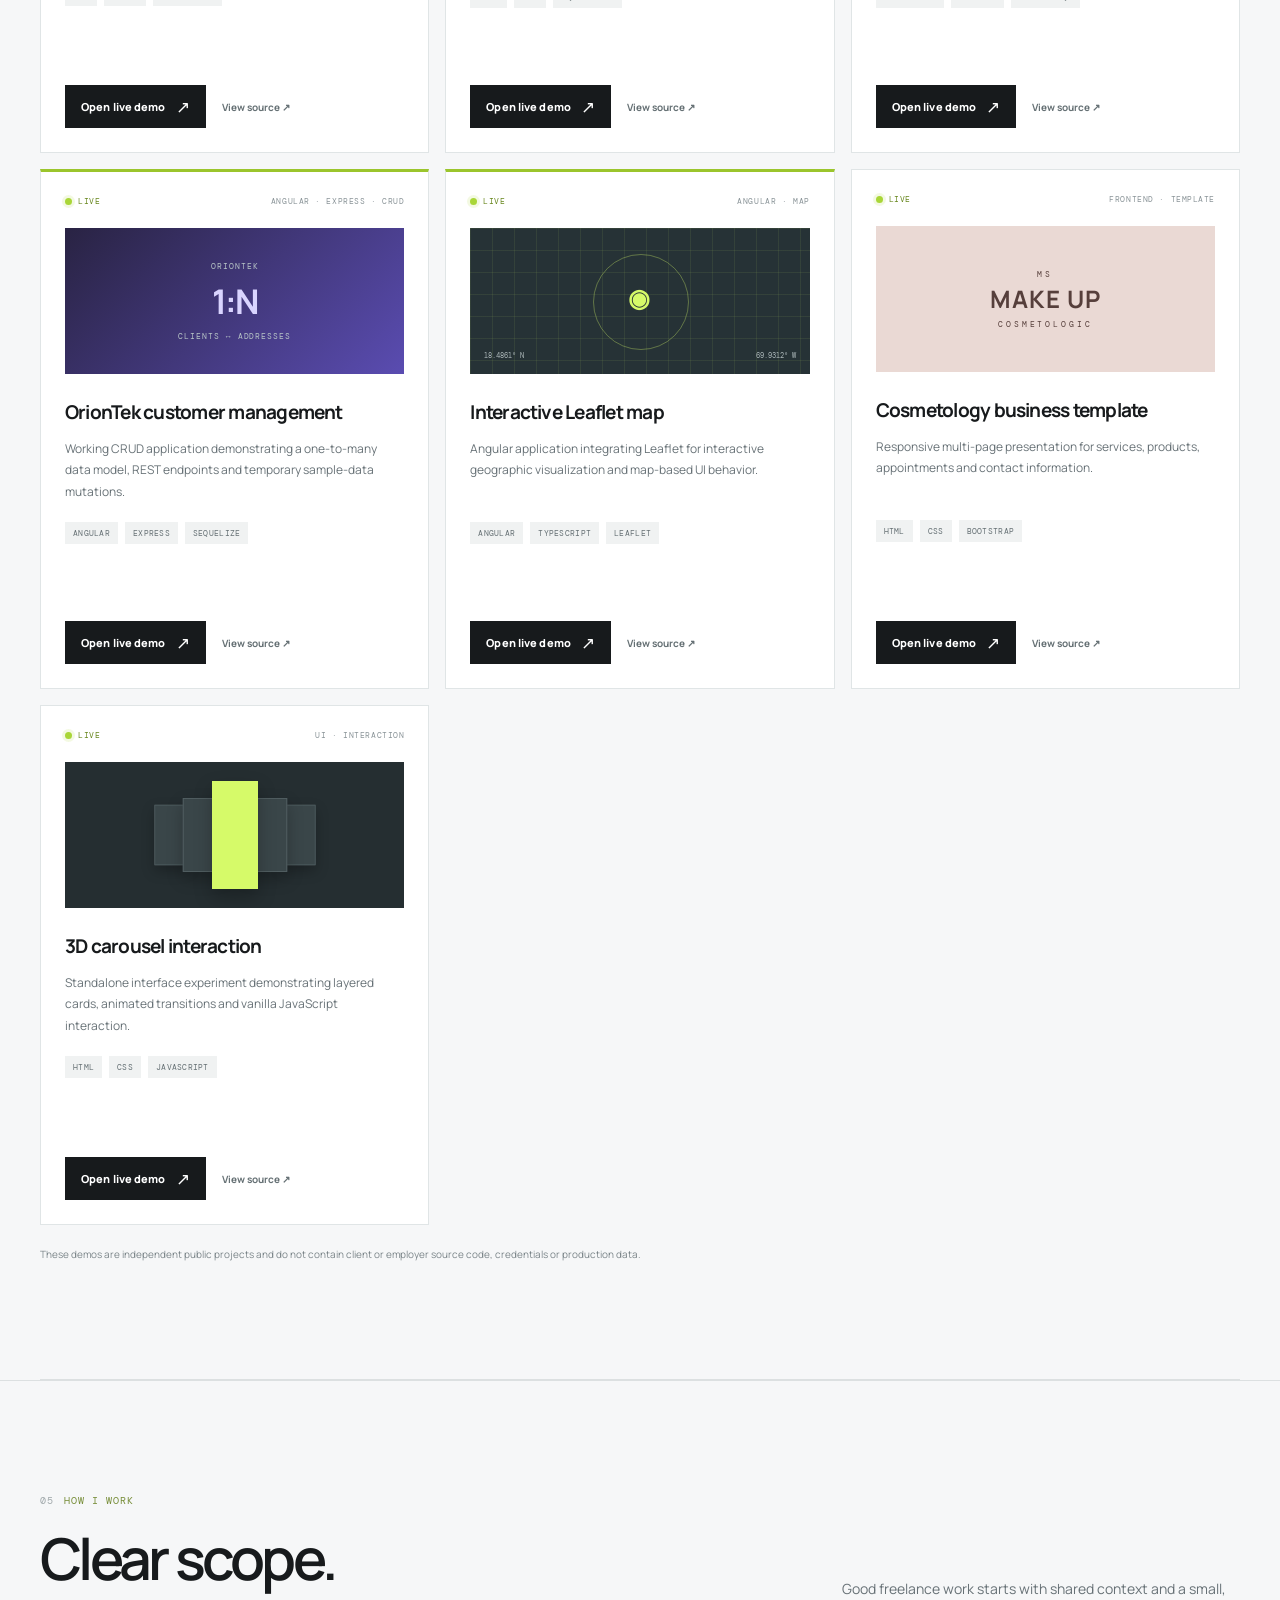
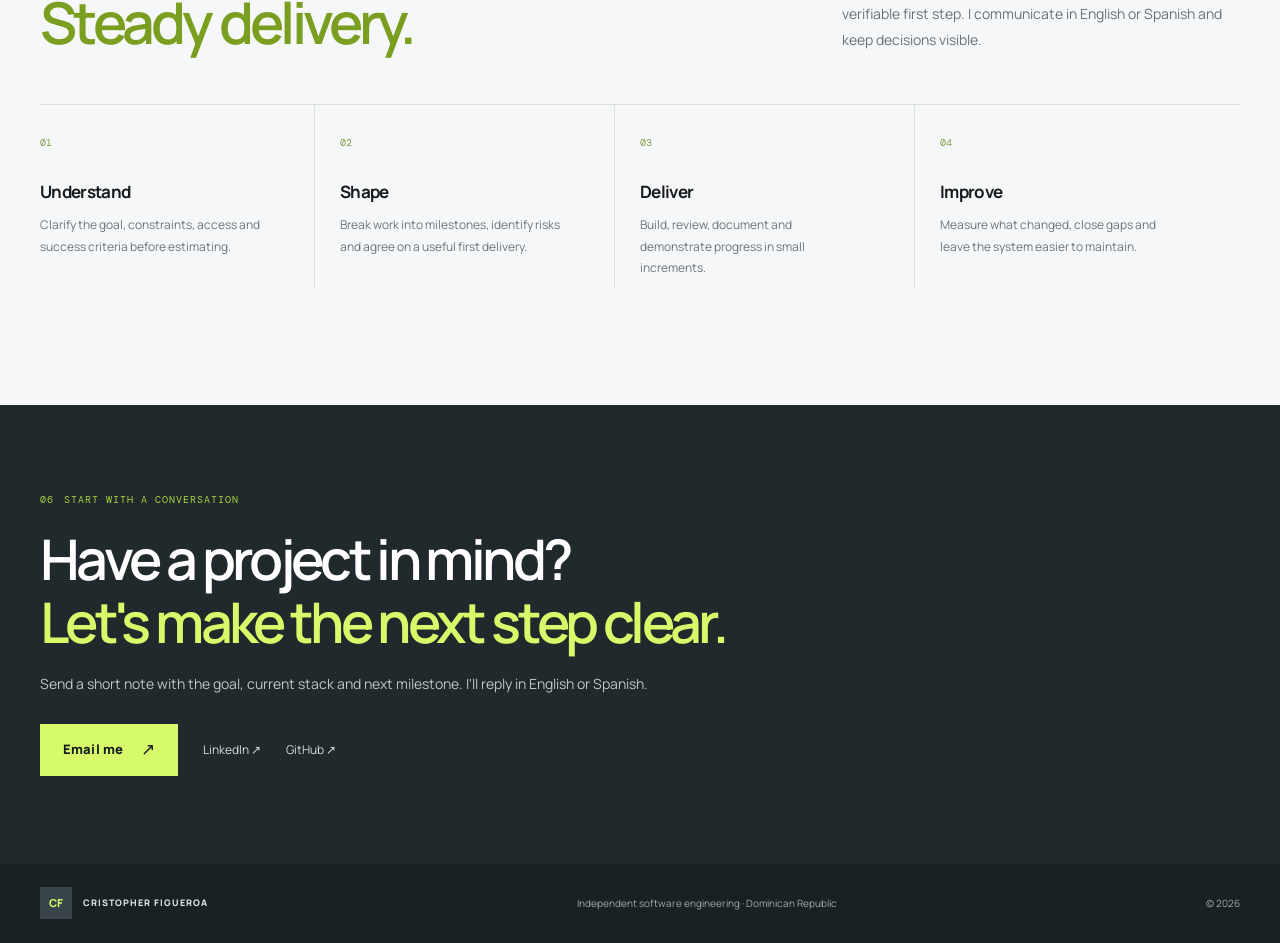
==== commit df789a6f: "Add four safe interactive portfolio demos" ====
--- a/index.html
+++ b/index.html
@@ -70,6 +70,10 @@
     <section class="section-wrap section-block live-demos-section" id="live-demos">
       <div class="section-heading"><div><div class="eyebrow eyebrow-dark"><span>04</span><span data-i18n="liveEyebrow">PUBLIC DEPLOYMENTS</span></div><h2 data-i18n-html="liveTitle">Real builds.<br><em>Open in your browser.</em></h2></div><p data-i18n="liveLead">Independent public projects deployed with sample content. Open each demo to review the interface and interaction directly.</p></div>
       <div class="live-demo-grid">
+        <article class="live-demo-card live-demo-featured"><div class="live-demo-top"><span class="live-demo-status"><i></i> <span data-i18n="liveStatus">LIVE</span></span><span class="live-demo-kind">ANGULAR · STRAPI · POSTGRESQL</span></div><div class="live-demo-visual forms-visual"><span>FORMFLOW</span><b>+</b><span>DYNAMIC SCHEMAS · PREVIEW</span></div><h3 data-i18n="formsTitle">Dynamic form builder</h3><p data-i18n="formsBody">Interactive builder demonstrating configurable fields, required-state rules, live preview and form version publishing.</p><div class="tag-row"><span>ANGULAR</span><span>STRAPI</span><span>MINIO</span></div><div class="live-demo-actions"><a class="button button-dark" href="https://dynamic-form-builder-demo.vercel.app" target="_blank" rel="noopener noreferrer" data-i18n="openDemo">Open live demo <span aria-hidden="true">↗</span></a><a class="source-link" href="https://github.com/CrisDaniel25/dynamic-forms-platform/tree/portfolio-demo" target="_blank" rel="noopener noreferrer" data-i18n="viewSource">View source ↗</a></div></article>
+        <article class="live-demo-card"><div class="live-demo-top"><span class="live-demo-status"><i></i> <span data-i18n="liveStatus">LIVE</span></span><span class="live-demo-kind">LARAVEL · PHP · SQLITE</span></div><div class="live-demo-visual database-visual"><span>DATABRIDGE</span><b>●●●</b><span>MASKED · SAFE · LOCAL</span></div><h3 data-i18n="databaseTitle">Database connection manager</h3><p data-i18n="databaseBody">Safe connection inventory with masked credentials, fictional endpoints and simulated health checks.</p><div class="tag-row"><span>LARAVEL</span><span>PHP</span><span>SQLITE</span></div><div class="live-demo-actions"><a class="button button-dark" href="https://database-connections-demo.vercel.app" target="_blank" rel="noopener noreferrer" data-i18n="openDemo">Open live demo <span aria-hidden="true">↗</span></a><a class="source-link" href="https://github.com/CrisDaniel25/Database-Connections-Manager-Vixicom-Test/tree/portfolio-demo" target="_blank" rel="noopener noreferrer" data-i18n="viewSource">View source ↗</a></div></article>
+        <article class="live-demo-card"><div class="live-demo-top"><span class="live-demo-status"><i></i> <span data-i18n="liveStatus">LIVE</span></span><span class="live-demo-kind">BLAZOR · .NET</span></div><div class="live-demo-visual vaccine-visual"><span>VACUNACARE</span><b>75%</b><span>TRACKING · SCHEDULE</span></div><h3 data-i18n="vaccineTitle">Vaccination tracking dashboard</h3><p data-i18n="vaccineBody">Educational interface for fictional patient schedules, dose progress and coverage metrics; not a clinical system.</p><div class="tag-row"><span>BLAZOR</span><span>.NET</span><span>RESPONSIVE UI</span></div><div class="live-demo-actions"><a class="button button-dark" href="https://vacunacare-demo.vercel.app" target="_blank" rel="noopener noreferrer" data-i18n="openDemo">Open live demo <span aria-hidden="true">↗</span></a><a class="source-link" href="https://github.com/CrisDaniel25/VacunasApp/tree/portfolio-demo" target="_blank" rel="noopener noreferrer" data-i18n="viewSource">View source ↗</a></div></article>
+        <article class="live-demo-card"><div class="live-demo-top"><span class="live-demo-status"><i></i> <span data-i18n="liveStatus">LIVE</span></span><span class="live-demo-kind">PHP · MYSQL · SOCIAL UI</span></div><div class="live-demo-visual social-visual"><span>ITLA CONNECT</span><b>♥ 128</b><span>FEED · CONNECTIONS</span></div><h3 data-i18n="socialTitle">ITLA social network</h3><p data-i18n="socialBody">Modernized social-feed concept with fictional profiles, posts, reactions and follow interactions.</p><div class="tag-row"><span>PHP</span><span>MYSQL</span><span>JAVASCRIPT</span></div><div class="live-demo-actions"><a class="button button-dark" href="https://itla-social-demo.vercel.app" target="_blank" rel="noopener noreferrer" data-i18n="openDemo">Open live demo <span aria-hidden="true">↗</span></a><a class="source-link" href="https://github.com/CrisDaniel25/ITLASocialNetwork/tree/portfolio-demo" target="_blank" rel="noopener noreferrer" data-i18n="viewSource">View source ↗</a></div></article>
         <article class="live-demo-card live-demo-featured"><div class="live-demo-top"><span class="live-demo-status"><i></i> <span data-i18n="liveStatus">LIVE</span></span><span class="live-demo-kind">ASP.NET CORE · DDD · EF CORE</span></div><div class="live-demo-visual people-visual"><span>PEOPLE OPS</span><b>08</b><span>EMPLOYEES · DEPARTMENTS</span></div><h3 data-i18n="peopleTitle">PeopleOps employee management</h3><p data-i18n="peopleBody">Interactive workforce dashboard paired with an ASP.NET Core codebase organized into API, Domain and Infrastructure layers.</p><div class="tag-row"><span>.NET</span><span>DDD</span><span>SQL SERVER</span></div><div class="live-demo-actions"><a class="button button-dark" href="https://peopleops-employee-demo.vercel.app" target="_blank" rel="noopener noreferrer" data-i18n="openDemo">Open live demo <span aria-hidden="true">↗</span></a><a class="source-link" href="https://github.com/CrisDaniel25/EmployeeManagement/tree/portfolio-demo" target="_blank" rel="noopener noreferrer" data-i18n="viewSource">View source ↗</a></div></article>
         <article class="live-demo-card live-demo-featured"><div class="live-demo-top"><span class="live-demo-status"><i></i> <span data-i18n="liveStatus">LIVE</span></span><span class="live-demo-kind">ANGULAR 20 · EXPRESS · API</span></div><div class="live-demo-visual team-visual"><span>TEAM OPS</span><b>12</b><span>PLAYERS · EVENTS · METRICS</span></div><h3 data-i18n="flagTitle">Flag Team Manager</h3><p data-i18n="flagBody">Full-stack operations dashboard for players, events, attendance, sponsors and team metrics, running with a safe read-only demo API.</p><div class="tag-row"><span>ANGULAR 20</span><span>EXPRESS</span><span>POSTGRESQL</span></div><div class="live-demo-actions"><a class="button button-dark" href="https://flag-team-manager-demo.vercel.app" target="_blank" rel="noopener noreferrer" data-i18n="openDemo">Open live demo <span aria-hidden="true">↗</span></a><a class="source-link" href="https://github.com/CrisDaniel25/flag-team-system/tree/portfolio-demo" target="_blank" rel="noopener noreferrer" data-i18n="viewSource">View source ↗</a></div></article>
         <article class="live-demo-card live-demo-featured"><div class="live-demo-top"><span class="live-demo-status"><i></i> <span data-i18n="liveStatus">LIVE</span></span><span class="live-demo-kind">ANGULAR · EXPRESS · CRUD</span></div><div class="live-demo-visual customer-visual"><span>ORIONTEK</span><b>1:N</b><span>CLIENTS ↔ ADDRESSES</span></div><h3 data-i18n="orionTitle">OrionTek customer management</h3><p data-i18n="orionBody">Working CRUD application demonstrating a one-to-many data model, REST endpoints and temporary sample-data mutations.</p><div class="tag-row"><span>ANGULAR</span><span>EXPRESS</span><span>SEQUELIZE</span></div><div class="live-demo-actions"><a class="button button-dark" href="https://oriontek-customer-demo.vercel.app" target="_blank" rel="noopener noreferrer" data-i18n="openDemo">Open live demo <span aria-hidden="true">↗</span></a><a class="source-link" href="https://github.com/CrisDaniel25/PruebaOrionTek/tree/portfolio-demo" target="_blank" rel="noopener noreferrer" data-i18n="viewSource">View source ↗</a></div></article>
--- a/styles.css
+++ b/styles.css
@@ -4,3 +4,4 @@
 @media(prefers-reduced-motion:reduce){html{scroll-behavior:auto}*,*:before,*:after{transition:none!important;animation:none!important}.reveal{opacity:1;transform:none}}
 .live-demos-section{border-bottom:1px solid var(--line)}.live-demo-grid{display:grid;grid-template-columns:repeat(3,1fr);gap:16px}.live-demo-card{background:#fff;border:1px solid #e0e5e6;padding:24px;display:flex;flex-direction:column;min-height:520px}.live-demo-featured{border-top:3px solid #9bc52c}.live-demo-top{display:flex;align-items:center;justify-content:space-between;font:8px var(--mono);letter-spacing:.07em;color:#899397}.live-demo-status{display:inline-flex;align-items:center;gap:6px;color:#67861c}.live-demo-status i{width:7px;height:7px;border-radius:50%;background:#a9d637;box-shadow:0 0 0 3px rgba(169,214,55,.14)}.live-demo-kind{color:#8a9498}.live-demo-visual{height:146px;margin:22px 0 23px;background:#222c2f;color:#e7ecec;position:relative;overflow:hidden}.map-visual{display:flex;align-items:flex-end;justify-content:space-between;padding:14px;background-color:#263236;background-image:linear-gradient(rgba(214,250,105,.08) 1px,transparent 1px),linear-gradient(90deg,rgba(214,250,105,.08) 1px,transparent 1px);background-size:22px 22px;font:7px var(--mono);color:#aeb9bb}.map-visual:after{content:"";position:absolute;width:94px;height:94px;border:1px solid rgba(214,250,105,.34);border-radius:50%;left:calc(50% - 47px);top:26px}.map-visual b{position:absolute;left:calc(50% - 12px);top:54px;color:var(--lime);font-size:25px;z-index:2}.beauty-visual{background:#ead9d4;color:#563f3b;display:flex;flex-direction:column;align-items:center;justify-content:center;letter-spacing:.18em}.beauty-visual span{font:8px var(--mono)}.beauty-visual b{font-size:24px;letter-spacing:.04em}.carousel-visual{display:flex;align-items:center;justify-content:center;gap:0;background:#252e31}.carousel-visual i{display:block;width:46px;height:84px;background:#3a4649;border:1px solid #536164;box-shadow:0 8px 18px rgba(0,0,0,.25);margin:-7px}.carousel-visual i:nth-child(3){height:108px;background:#d6fa69;border-color:#d6fa69;z-index:3}.carousel-visual i:nth-child(2),.carousel-visual i:nth-child(4){transform:scale(.88);z-index:2}.carousel-visual i:nth-child(1),.carousel-visual i:nth-child(5){transform:scale(.72)}.live-demo-card h3{font-size:19px;letter-spacing:-.04em;margin:0 0 9px}.live-demo-card>p{font-size:12px;line-height:1.8;color:#687277;margin:0;min-height:66px}.live-demo-card .tag-row{margin-top:18px}.live-demo-actions{display:flex;align-items:center;gap:16px;margin-top:auto;padding-top:25px}.live-demo-actions .button{min-height:43px;padding:0 15px;font-size:11px;gap:10px}.source-link{font-size:10px;font-weight:700;color:#657074}.source-link:hover{color:#6f8f1f}.live-demo-note{margin:21px 0 0!important;min-height:0!important;font-size:10px!important;color:#7b8589!important}.desktop-nav{gap:28px}@media(max-width:900px){.live-demo-grid{grid-template-columns:1fr 1fr}.live-demo-card:last-child{grid-column:1/-1}}@media(max-width:680px){.live-demo-grid{grid-template-columns:1fr}.live-demo-card:last-child{grid-column:auto}.live-demo-card{min-height:auto}.live-demo-actions{margin-top:22px}.desktop-nav a[href="#live-demos"]{display:none}}
 .team-visual,.customer-visual{display:flex;flex-direction:column;align-items:center;justify-content:center;gap:7px;background:linear-gradient(135deg,#17292e,#32494e);font:8px var(--mono);letter-spacing:.12em;color:#b8c5c7}.team-visual b,.customer-visual b{font:700 34px Manrope,sans-serif;letter-spacing:-.05em;color:#d6fa69}.customer-visual{background:linear-gradient(135deg,#292343,#5a4cb1)}.customer-visual b{color:#d9d4ff}
+.people-visual{display:flex;flex-direction:column;align-items:center;justify-content:center;gap:7px;background:linear-gradient(135deg,#172226,#405258);font:8px var(--mono);letter-spacing:.12em;color:#b8c5c7}.people-visual b{font:700 34px Manrope,sans-serif;letter-spacing:-.05em;color:#d6fa69}
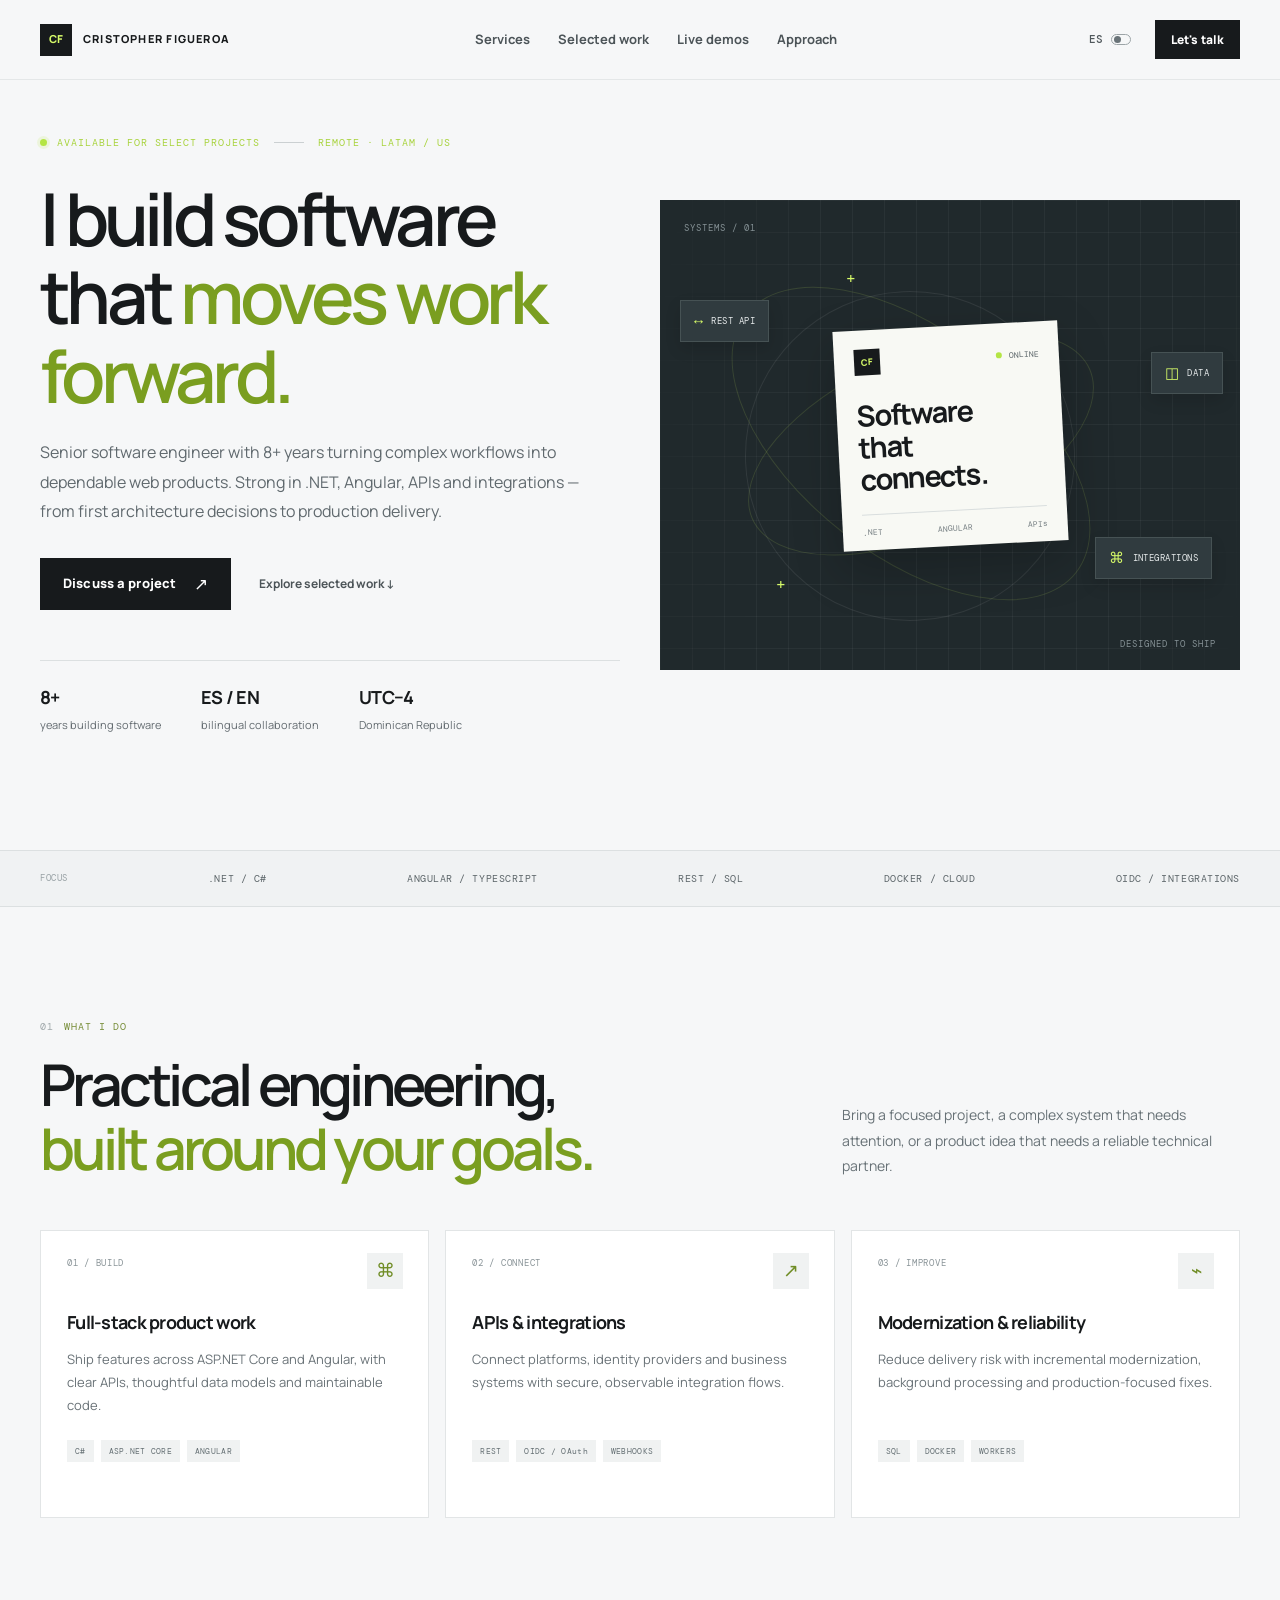
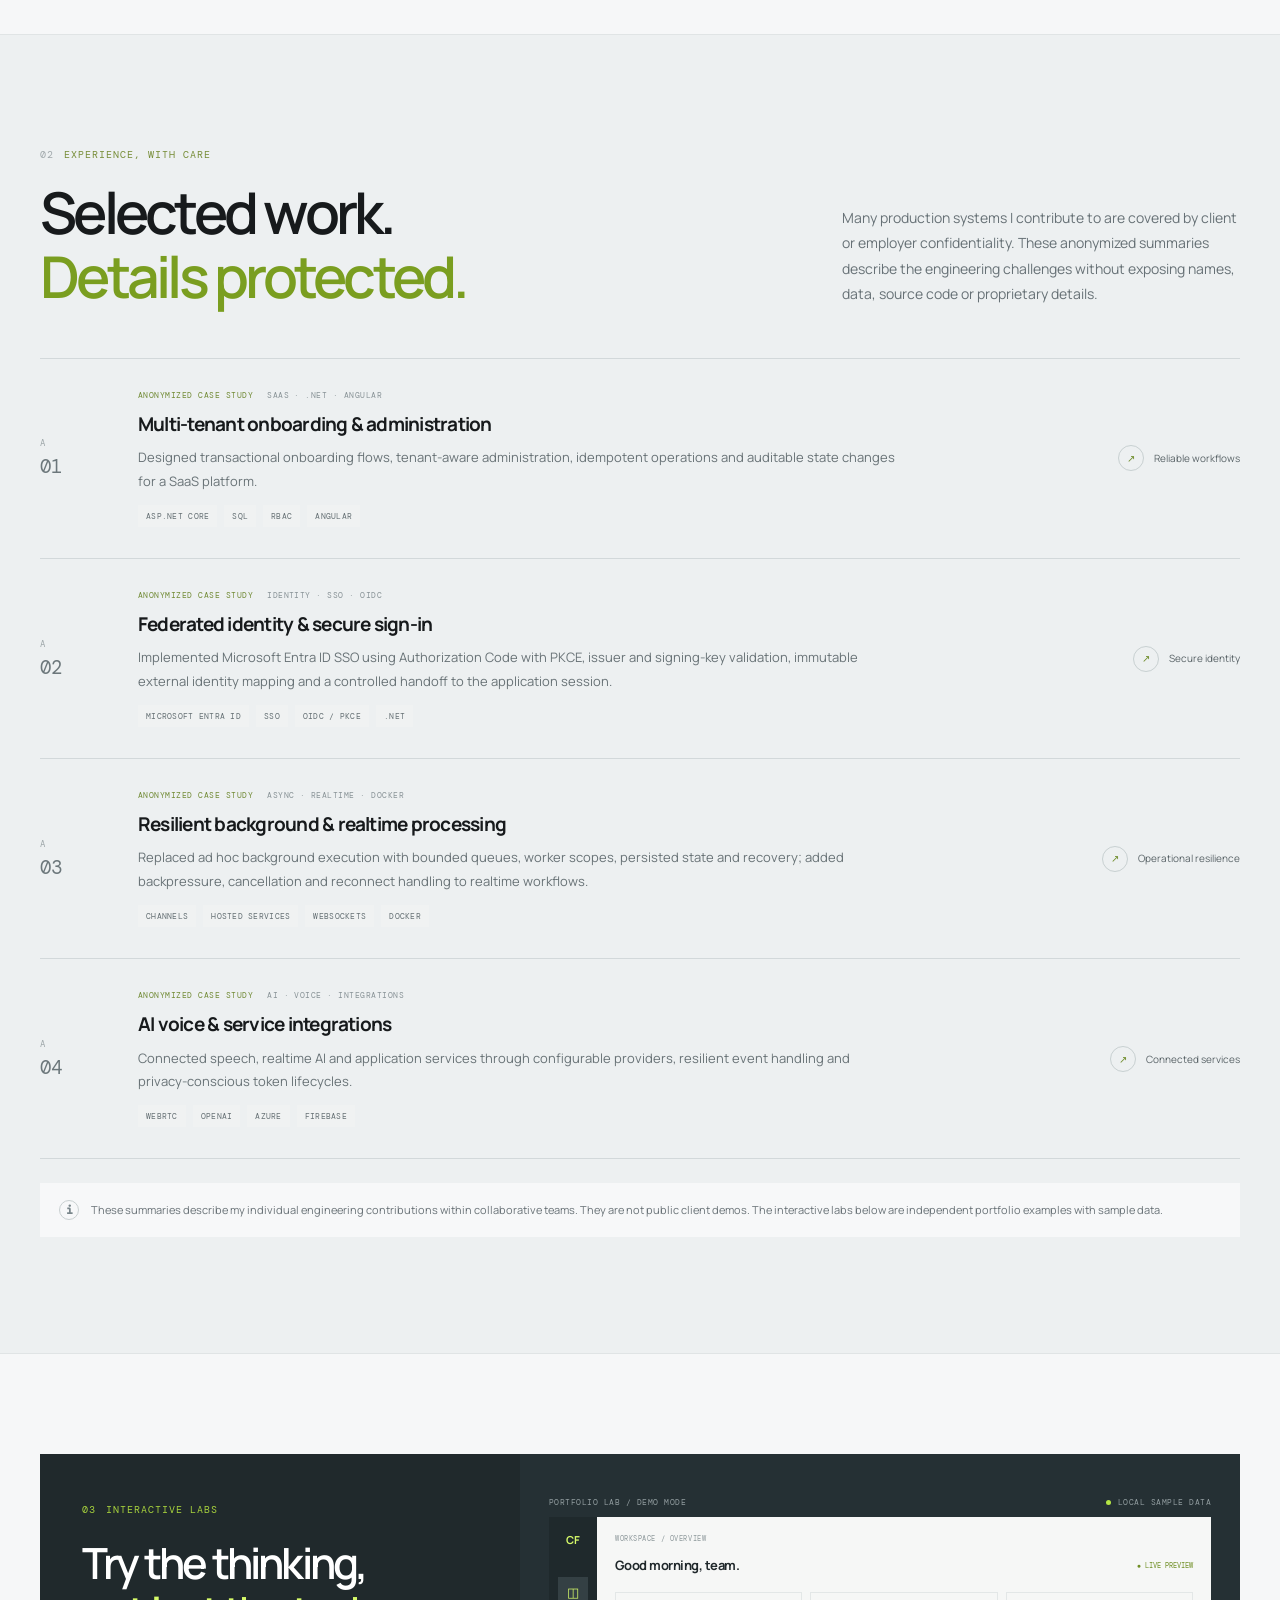
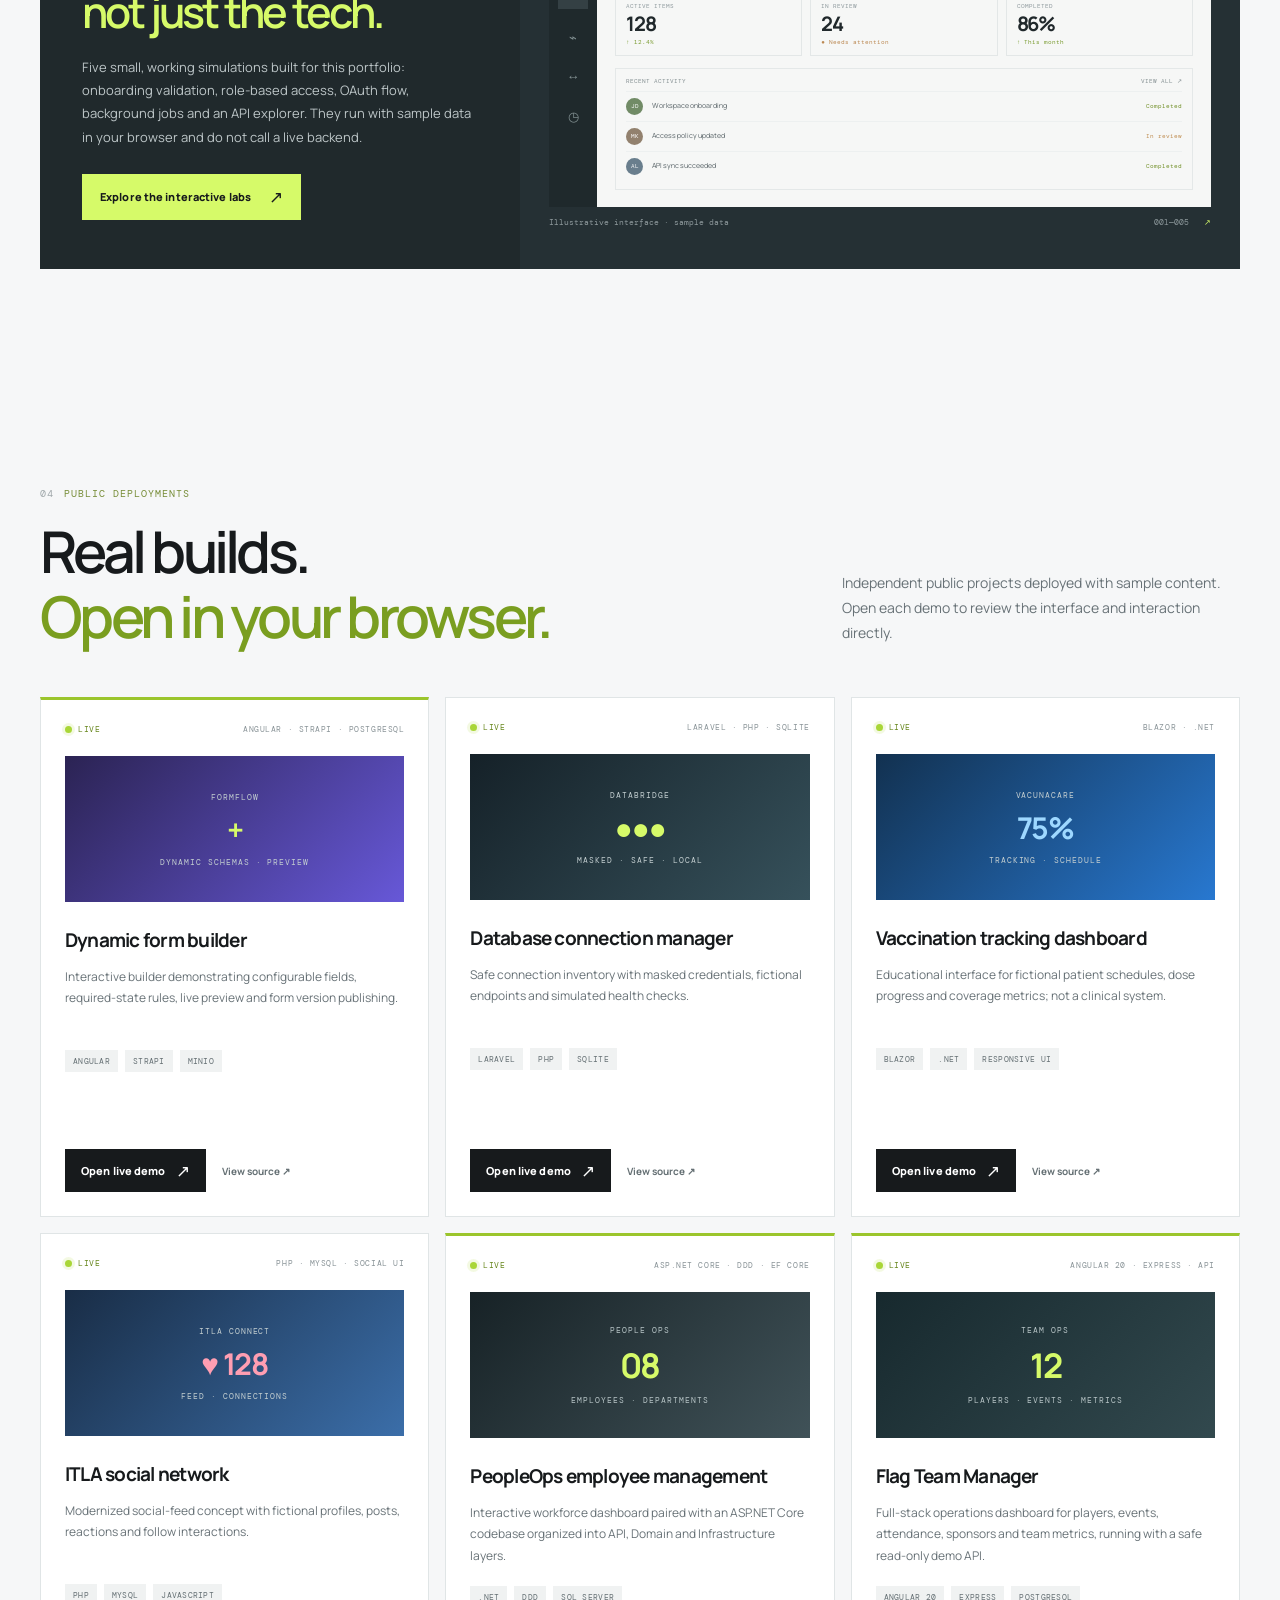
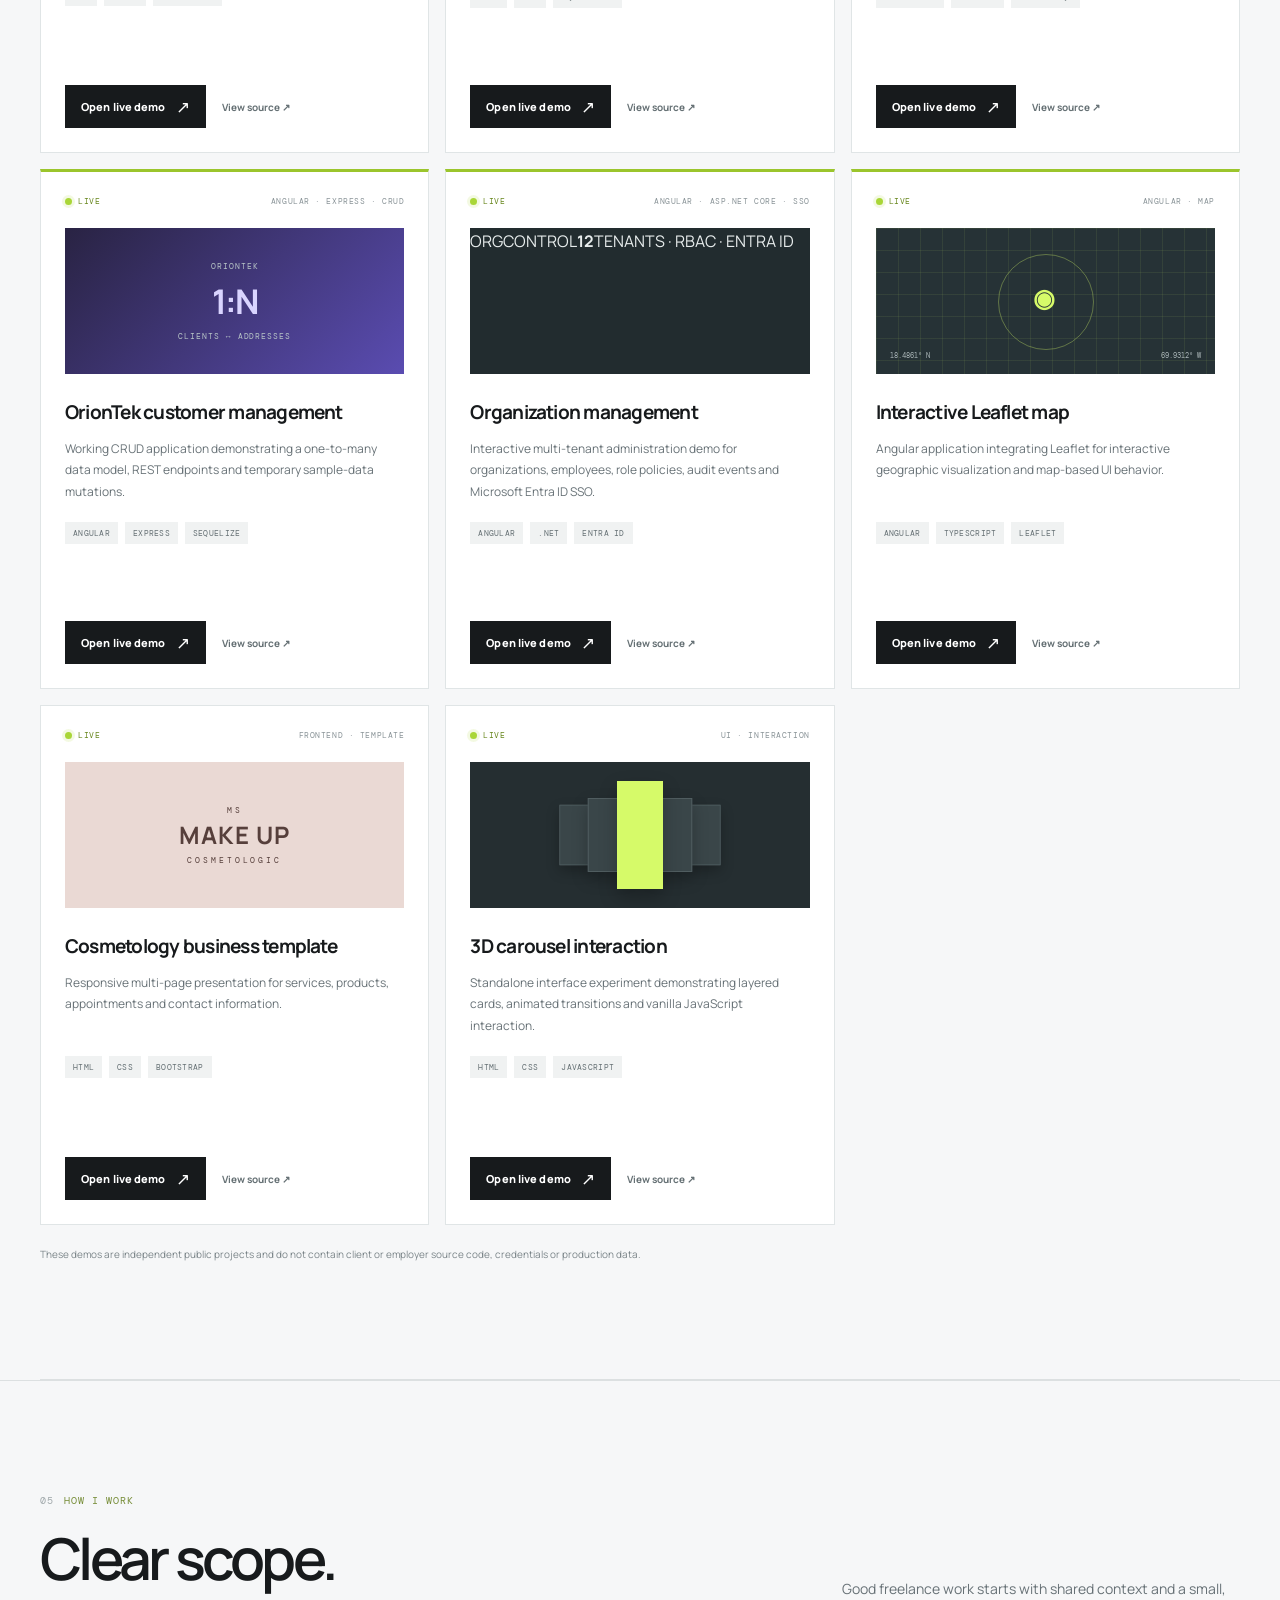
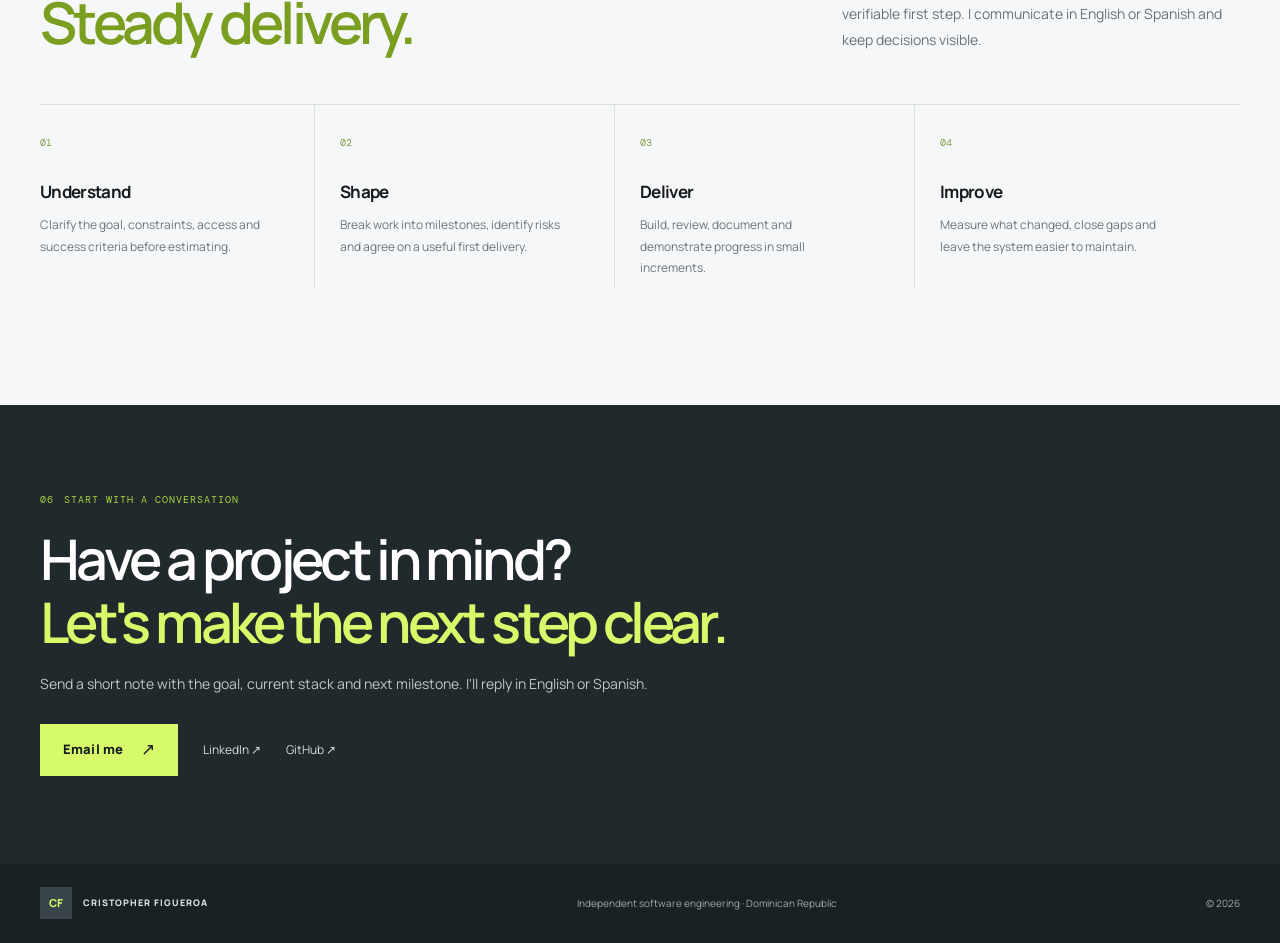
==== commit f64a6541: "feat: add organization management live demo" ====
--- a/index.html
+++ b/index.html
@@ -58,7 +58,7 @@
       <div class="section-heading"><div><div class="eyebrow eyebrow-dark"><span>02</span><span data-i18n="workEyebrow">EXPERIENCE, WITH CARE</span></div><h2 data-i18n-html="workTitle">Selected work.<br><em>Details protected.</em></h2></div><p data-i18n="workLead">Many production systems I contribute to are covered by client or employer confidentiality. These anonymized summaries describe the engineering challenges without exposing names, data, source code or proprietary details.</p></div>
       <div class="work-list">
         <article class="work-card"><div class="work-index">A<span>01</span></div><div class="work-main"><div class="work-meta"><span class="work-type" data-i18n="caseStudy">ANONYMIZED CASE STUDY</span><span>SAAS · .NET · ANGULAR</span></div><h3 data-i18n="work1Title">Multi-tenant onboarding & administration</h3><p data-i18n="work1Body">Designed transactional onboarding flows, tenant-aware administration, idempotent operations and auditable state changes for a SaaS platform.</p><div class="tag-row"><span>ASP.NET CORE</span><span>SQL</span><span>RBAC</span><span>ANGULAR</span></div></div><div class="work-outcome"><span class="outcome-mark">↗</span><span data-i18n="outcomeWorkflow">Reliable workflows</span></div></article>
-        <article class="work-card"><div class="work-index">A<span>02</span></div><div class="work-main"><div class="work-meta"><span class="work-type" data-i18n="caseStudy">ANONYMIZED CASE STUDY</span><span>IDENTITY · OIDC · PKCE</span></div><h3 data-i18n="work2Title">Federated identity & secure sign-in</h3><p data-i18n="work2Body">Implemented authorization-code flows with PKCE, issuer and key validation, immutable external identity mapping and a controlled handoff to an existing application session.</p><div class="tag-row"><span>MICROSOFT ENTRA</span><span>OIDC</span><span>JWT</span><span>.NET</span></div></div><div class="work-outcome"><span class="outcome-mark">↗</span><span data-i18n="outcomeIdentity">Secure identity</span></div></article>
+        <article class="work-card"><div class="work-index">A<span>02</span></div><div class="work-main"><div class="work-meta"><span class="work-type" data-i18n="caseStudy">ANONYMIZED CASE STUDY</span><span>IDENTITY · SSO · OIDC</span></div><h3 data-i18n="work2Title">Federated identity & secure sign-in</h3><p data-i18n="work2Body">Implemented Microsoft Entra ID SSO using Authorization Code with PKCE, issuer and signing-key validation, immutable external identity mapping and a controlled handoff to the application session.</p><div class="tag-row"><span>MICROSOFT ENTRA ID</span><span>SSO</span><span>OIDC / PKCE</span><span>.NET</span></div></div><div class="work-outcome"><span class="outcome-mark">↗</span><span data-i18n="outcomeIdentity">Secure identity</span></div></article>
         <article class="work-card"><div class="work-index">A<span>03</span></div><div class="work-main"><div class="work-meta"><span class="work-type" data-i18n="caseStudy">ANONYMIZED CASE STUDY</span><span>ASYNC · REALTIME · DOCKER</span></div><h3 data-i18n="work3Title">Resilient background & realtime processing</h3><p data-i18n="work3Body">Replaced ad hoc background execution with bounded queues, worker scopes, persisted state and recovery; added backpressure, cancellation and reconnect handling to realtime workflows.</p><div class="tag-row"><span>CHANNELS</span><span>HOSTED SERVICES</span><span>WEBSOCKETS</span><span>DOCKER</span></div></div><div class="work-outcome"><span class="outcome-mark">↗</span><span data-i18n="outcomeReliability">Operational resilience</span></div></article>
         <article class="work-card"><div class="work-index">A<span>04</span></div><div class="work-main"><div class="work-meta"><span class="work-type" data-i18n="caseStudy">ANONYMIZED CASE STUDY</span><span>AI · VOICE · INTEGRATIONS</span></div><h3 data-i18n="work4Title">AI voice & service integrations</h3><p data-i18n="work4Body">Connected speech, realtime AI and application services through configurable providers, resilient event handling and privacy-conscious token lifecycles.</p><div class="tag-row"><span>WEBRTC</span><span>OPENAI</span><span>AZURE</span><span>FIREBASE</span></div></div><div class="work-outcome"><span class="outcome-mark">↗</span><span data-i18n="outcomeIntegration">Connected services</span></div></article>
       </div>
@@ -77,6 +77,7 @@
         <article class="live-demo-card live-demo-featured"><div class="live-demo-top"><span class="live-demo-status"><i></i> <span data-i18n="liveStatus">LIVE</span></span><span class="live-demo-kind">ASP.NET CORE · DDD · EF CORE</span></div><div class="live-demo-visual people-visual"><span>PEOPLE OPS</span><b>08</b><span>EMPLOYEES · DEPARTMENTS</span></div><h3 data-i18n="peopleTitle">PeopleOps employee management</h3><p data-i18n="peopleBody">Interactive workforce dashboard paired with an ASP.NET Core codebase organized into API, Domain and Infrastructure layers.</p><div class="tag-row"><span>.NET</span><span>DDD</span><span>SQL SERVER</span></div><div class="live-demo-actions"><a class="button button-dark" href="https://peopleops-employee-demo.vercel.app" target="_blank" rel="noopener noreferrer" data-i18n="openDemo">Open live demo <span aria-hidden="true">↗</span></a><a class="source-link" href="https://github.com/CrisDaniel25/EmployeeManagement/tree/portfolio-demo" target="_blank" rel="noopener noreferrer" data-i18n="viewSource">View source ↗</a></div></article>
         <article class="live-demo-card live-demo-featured"><div class="live-demo-top"><span class="live-demo-status"><i></i> <span data-i18n="liveStatus">LIVE</span></span><span class="live-demo-kind">ANGULAR 20 · EXPRESS · API</span></div><div class="live-demo-visual team-visual"><span>TEAM OPS</span><b>12</b><span>PLAYERS · EVENTS · METRICS</span></div><h3 data-i18n="flagTitle">Flag Team Manager</h3><p data-i18n="flagBody">Full-stack operations dashboard for players, events, attendance, sponsors and team metrics, running with a safe read-only demo API.</p><div class="tag-row"><span>ANGULAR 20</span><span>EXPRESS</span><span>POSTGRESQL</span></div><div class="live-demo-actions"><a class="button button-dark" href="https://flag-team-manager-demo.vercel.app" target="_blank" rel="noopener noreferrer" data-i18n="openDemo">Open live demo <span aria-hidden="true">↗</span></a><a class="source-link" href="https://github.com/CrisDaniel25/flag-team-system/tree/portfolio-demo" target="_blank" rel="noopener noreferrer" data-i18n="viewSource">View source ↗</a></div></article>
         <article class="live-demo-card live-demo-featured"><div class="live-demo-top"><span class="live-demo-status"><i></i> <span data-i18n="liveStatus">LIVE</span></span><span class="live-demo-kind">ANGULAR · EXPRESS · CRUD</span></div><div class="live-demo-visual customer-visual"><span>ORIONTEK</span><b>1:N</b><span>CLIENTS ↔ ADDRESSES</span></div><h3 data-i18n="orionTitle">OrionTek customer management</h3><p data-i18n="orionBody">Working CRUD application demonstrating a one-to-many data model, REST endpoints and temporary sample-data mutations.</p><div class="tag-row"><span>ANGULAR</span><span>EXPRESS</span><span>SEQUELIZE</span></div><div class="live-demo-actions"><a class="button button-dark" href="https://oriontek-customer-demo.vercel.app" target="_blank" rel="noopener noreferrer" data-i18n="openDemo">Open live demo <span aria-hidden="true">↗</span></a><a class="source-link" href="https://github.com/CrisDaniel25/PruebaOrionTek/tree/portfolio-demo" target="_blank" rel="noopener noreferrer" data-i18n="viewSource">View source ↗</a></div></article>
+        <article class="live-demo-card live-demo-featured"><div class="live-demo-top"><span class="live-demo-status"><i></i> <span data-i18n="liveStatus">LIVE</span></span><span class="live-demo-kind">ANGULAR · ASP.NET CORE · SSO</span></div><div class="live-demo-visual org-visual"><span>ORGCONTROL</span><b>12</b><span>TENANTS · RBAC · ENTRA ID</span></div><h3 data-i18n="orgTitle">Organization management</h3><p data-i18n="orgBody">Interactive multi-tenant administration demo for organizations, employees, role policies, audit events and Microsoft Entra ID SSO.</p><div class="tag-row"><span>ANGULAR</span><span>.NET</span><span>ENTRA ID</span></div><div class="live-demo-actions"><a class="button button-dark" href="https://organization-management-demo.vercel.app" target="_blank" rel="noopener noreferrer" data-i18n="openDemo">Open live demo <span aria-hidden="true">↗</span></a><a class="source-link" href="https://github.com/CrisDaniel25/OrganizationManagement/tree/portfolio-demo" target="_blank" rel="noopener noreferrer" data-i18n="viewSource">View source ↗</a></div></article>
         <article class="live-demo-card live-demo-featured"><div class="live-demo-top"><span class="live-demo-status"><i></i> <span data-i18n="liveStatus">LIVE</span></span><span class="live-demo-kind">ANGULAR · MAP</span></div><div class="live-demo-visual map-visual"><span>18.4861° N</span><b>◉</b><span>69.9312° W</span></div><h3 data-i18n="leafletTitle">Interactive Leaflet map</h3><p data-i18n="leafletBody">Angular application integrating Leaflet for interactive geographic visualization and map-based UI behavior.</p><div class="tag-row"><span>ANGULAR</span><span>TYPESCRIPT</span><span>LEAFLET</span></div><div class="live-demo-actions"><a class="button button-dark" href="https://cf-leaflet-map.vercel.app" target="_blank" rel="noopener noreferrer" data-i18n="openDemo">Open live demo <span aria-hidden="true">↗</span></a><a class="source-link" href="https://github.com/CrisDaniel25/leaflet-map" target="_blank" rel="noopener noreferrer" data-i18n="viewSource">View source ↗</a></div></article>
         <article class="live-demo-card"><div class="live-demo-top"><span class="live-demo-status"><i></i> <span data-i18n="liveStatus">LIVE</span></span><span class="live-demo-kind">FRONTEND · TEMPLATE</span></div><div class="live-demo-visual beauty-visual"><span>MS</span><b>MAKE UP</b><span>COSMETOLOGIC</span></div><h3 data-i18n="makeupTitle">Cosmetology business template</h3><p data-i18n="makeupBody">Responsive multi-page presentation for services, products, appointments and contact information.</p><div class="tag-row"><span>HTML</span><span>CSS</span><span>BOOTSTRAP</span></div><div class="live-demo-actions"><a class="button button-dark" href="https://cf-makeup-demo.vercel.app" target="_blank" rel="noopener noreferrer" data-i18n="openDemo">Open live demo <span aria-hidden="true">↗</span></a><a class="source-link" href="https://github.com/CrisDaniel25/MS-MakeUp-Cosmetologic-Template" target="_blank" rel="noopener noreferrer" data-i18n="viewSource">View source ↗</a></div></article>
         <article class="live-demo-card"><div class="live-demo-top"><span class="live-demo-status"><i></i> <span data-i18n="liveStatus">LIVE</span></span><span class="live-demo-kind">UI · INTERACTION</span></div><div class="live-demo-visual carousel-visual"><i></i><i></i><i></i><i></i><i></i></div><h3 data-i18n="carouselTitle">3D carousel interaction</h3><p data-i18n="carouselBody">Standalone interface experiment demonstrating layered cards, animated transitions and vanilla JavaScript interaction.</p><div class="tag-row"><span>HTML</span><span>CSS</span><span>JAVASCRIPT</span></div><div class="live-demo-actions"><a class="button button-dark" href="https://cf-3d-carousel.vercel.app" target="_blank" rel="noopener noreferrer" data-i18n="openDemo">Open live demo <span aria-hidden="true">↗</span></a><a class="source-link" href="https://github.com/CrisDaniel25/3D-Carousel-Template" target="_blank" rel="noopener noreferrer" data-i18n="viewSource">View source ↗</a></div></article>
--- a/styles.css
+++ b/styles.css
@@ -5,3 +5,4 @@
 .live-demos-section{border-bottom:1px solid var(--line)}.live-demo-grid{display:grid;grid-template-columns:repeat(3,1fr);gap:16px}.live-demo-card{background:#fff;border:1px solid #e0e5e6;padding:24px;display:flex;flex-direction:column;min-height:520px}.live-demo-featured{border-top:3px solid #9bc52c}.live-demo-top{display:flex;align-items:center;justify-content:space-between;font:8px var(--mono);letter-spacing:.07em;color:#899397}.live-demo-status{display:inline-flex;align-items:center;gap:6px;color:#67861c}.live-demo-status i{width:7px;height:7px;border-radius:50%;background:#a9d637;box-shadow:0 0 0 3px rgba(169,214,55,.14)}.live-demo-kind{color:#8a9498}.live-demo-visual{height:146px;margin:22px 0 23px;background:#222c2f;color:#e7ecec;position:relative;overflow:hidden}.map-visual{display:flex;align-items:flex-end;justify-content:space-between;padding:14px;background-color:#263236;background-image:linear-gradient(rgba(214,250,105,.08) 1px,transparent 1px),linear-gradient(90deg,rgba(214,250,105,.08) 1px,transparent 1px);background-size:22px 22px;font:7px var(--mono);color:#aeb9bb}.map-visual:after{content:"";position:absolute;width:94px;height:94px;border:1px solid rgba(214,250,105,.34);border-radius:50%;left:calc(50% - 47px);top:26px}.map-visual b{position:absolute;left:calc(50% - 12px);top:54px;color:var(--lime);font-size:25px;z-index:2}.beauty-visual{background:#ead9d4;color:#563f3b;display:flex;flex-direction:column;align-items:center;justify-content:center;letter-spacing:.18em}.beauty-visual span{font:8px var(--mono)}.beauty-visual b{font-size:24px;letter-spacing:.04em}.carousel-visual{display:flex;align-items:center;justify-content:center;gap:0;background:#252e31}.carousel-visual i{display:block;width:46px;height:84px;background:#3a4649;border:1px solid #536164;box-shadow:0 8px 18px rgba(0,0,0,.25);margin:-7px}.carousel-visual i:nth-child(3){height:108px;background:#d6fa69;border-color:#d6fa69;z-index:3}.carousel-visual i:nth-child(2),.carousel-visual i:nth-child(4){transform:scale(.88);z-index:2}.carousel-visual i:nth-child(1),.carousel-visual i:nth-child(5){transform:scale(.72)}.live-demo-card h3{font-size:19px;letter-spacing:-.04em;margin:0 0 9px}.live-demo-card>p{font-size:12px;line-height:1.8;color:#687277;margin:0;min-height:66px}.live-demo-card .tag-row{margin-top:18px}.live-demo-actions{display:flex;align-items:center;gap:16px;margin-top:auto;padding-top:25px}.live-demo-actions .button{min-height:43px;padding:0 15px;font-size:11px;gap:10px}.source-link{font-size:10px;font-weight:700;color:#657074}.source-link:hover{color:#6f8f1f}.live-demo-note{margin:21px 0 0!important;min-height:0!important;font-size:10px!important;color:#7b8589!important}.desktop-nav{gap:28px}@media(max-width:900px){.live-demo-grid{grid-template-columns:1fr 1fr}.live-demo-card:last-child{grid-column:1/-1}}@media(max-width:680px){.live-demo-grid{grid-template-columns:1fr}.live-demo-card:last-child{grid-column:auto}.live-demo-card{min-height:auto}.live-demo-actions{margin-top:22px}.desktop-nav a[href="#live-demos"]{display:none}}
 .team-visual,.customer-visual{display:flex;flex-direction:column;align-items:center;justify-content:center;gap:7px;background:linear-gradient(135deg,#17292e,#32494e);font:8px var(--mono);letter-spacing:.12em;color:#b8c5c7}.team-visual b,.customer-visual b{font:700 34px Manrope,sans-serif;letter-spacing:-.05em;color:#d6fa69}.customer-visual{background:linear-gradient(135deg,#292343,#5a4cb1)}.customer-visual b{color:#d9d4ff}
 .people-visual{display:flex;flex-direction:column;align-items:center;justify-content:center;gap:7px;background:linear-gradient(135deg,#172226,#405258);font:8px var(--mono);letter-spacing:.12em;color:#b8c5c7}.people-visual b{font:700 34px Manrope,sans-serif;letter-spacing:-.05em;color:#d6fa69}
+.forms-visual,.database-visual,.vaccine-visual,.social-visual{display:flex;flex-direction:column;align-items:center;justify-content:center;gap:7px;font:8px var(--mono);letter-spacing:.12em;color:#c3ced0}.forms-visual{background:linear-gradient(135deg,#2b2353,#6758d8)}.database-visual{background:linear-gradient(135deg,#152128,#36515b)}.vaccine-visual{background:linear-gradient(135deg,#123150,#2878d0)}.social-visual{background:linear-gradient(135deg,#192d46,#3b6ea9)}.forms-visual b,.database-visual b,.vaccine-visual b,.social-visual b{font:700 30px Manrope,sans-serif;letter-spacing:-.04em;color:#d6fa69}.vaccine-visual b{color:#9ed8ff}.social-visual b{color:#ff9eb2}
